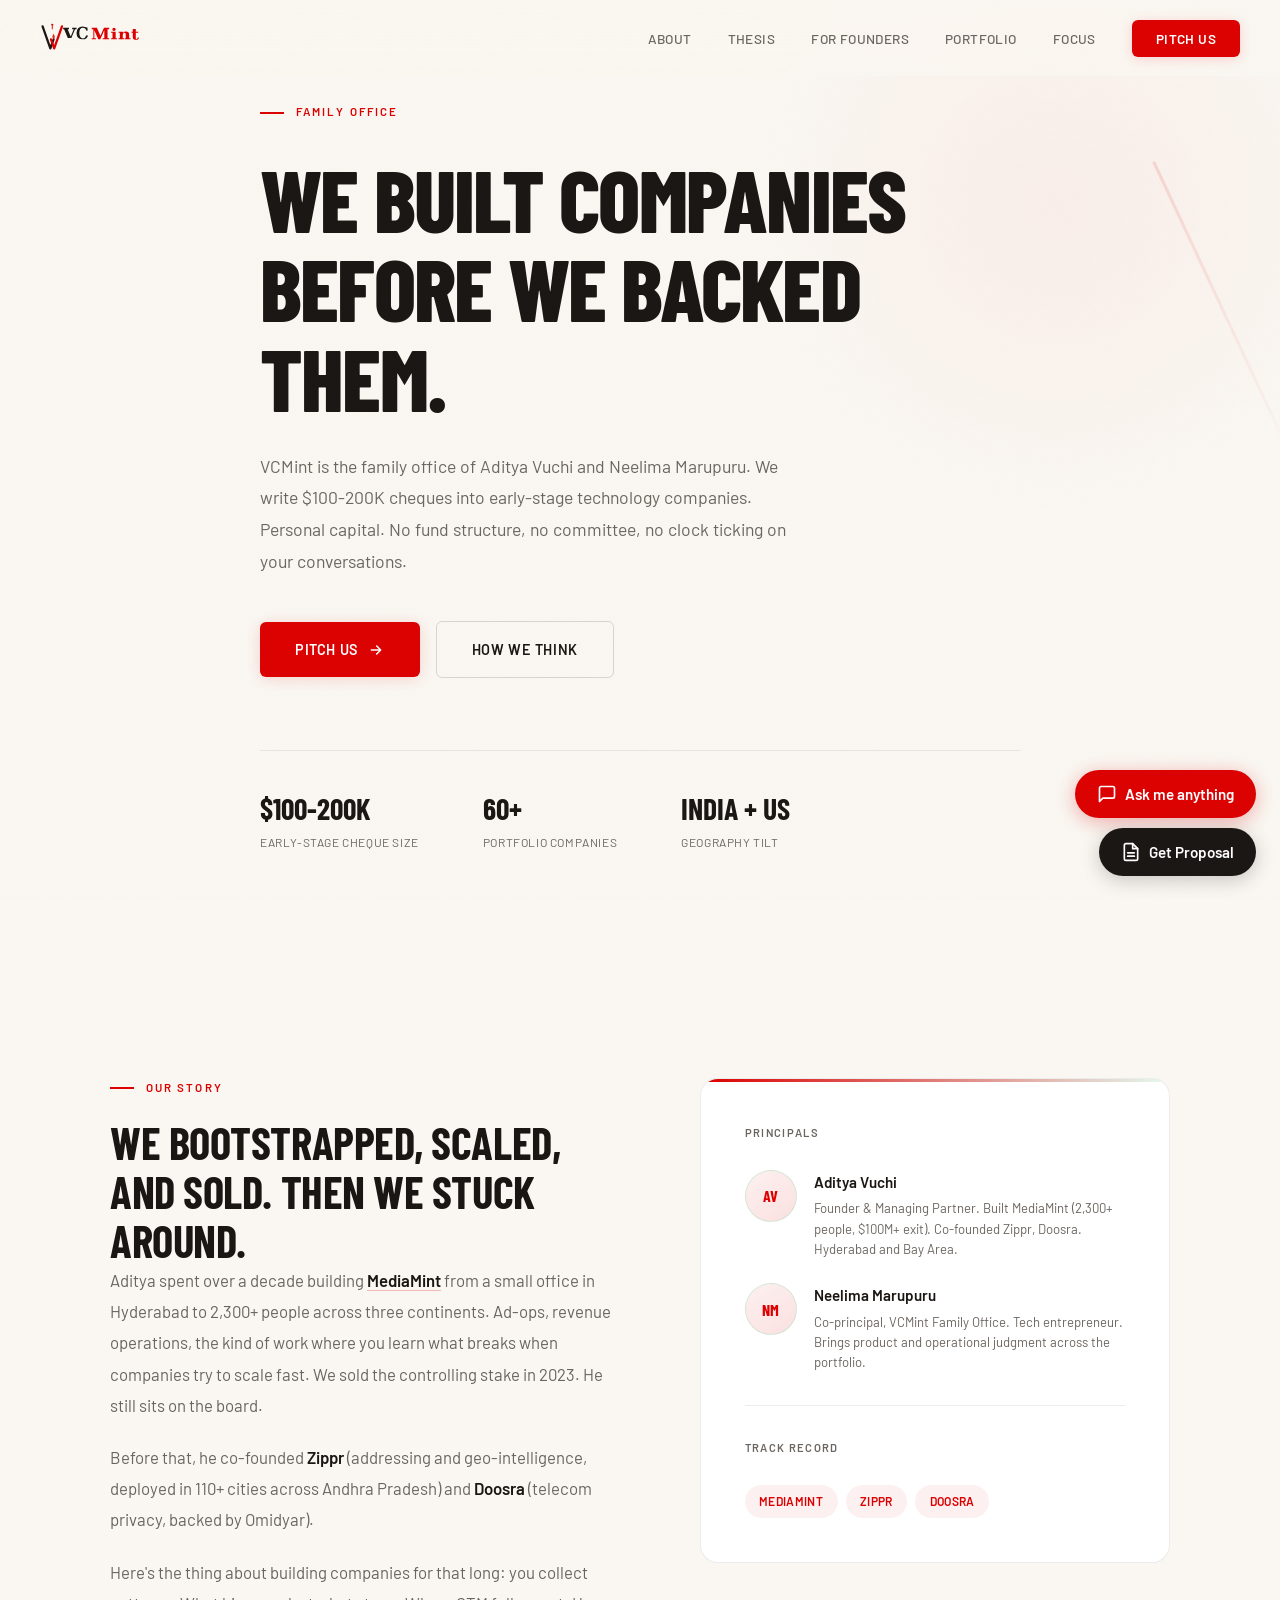
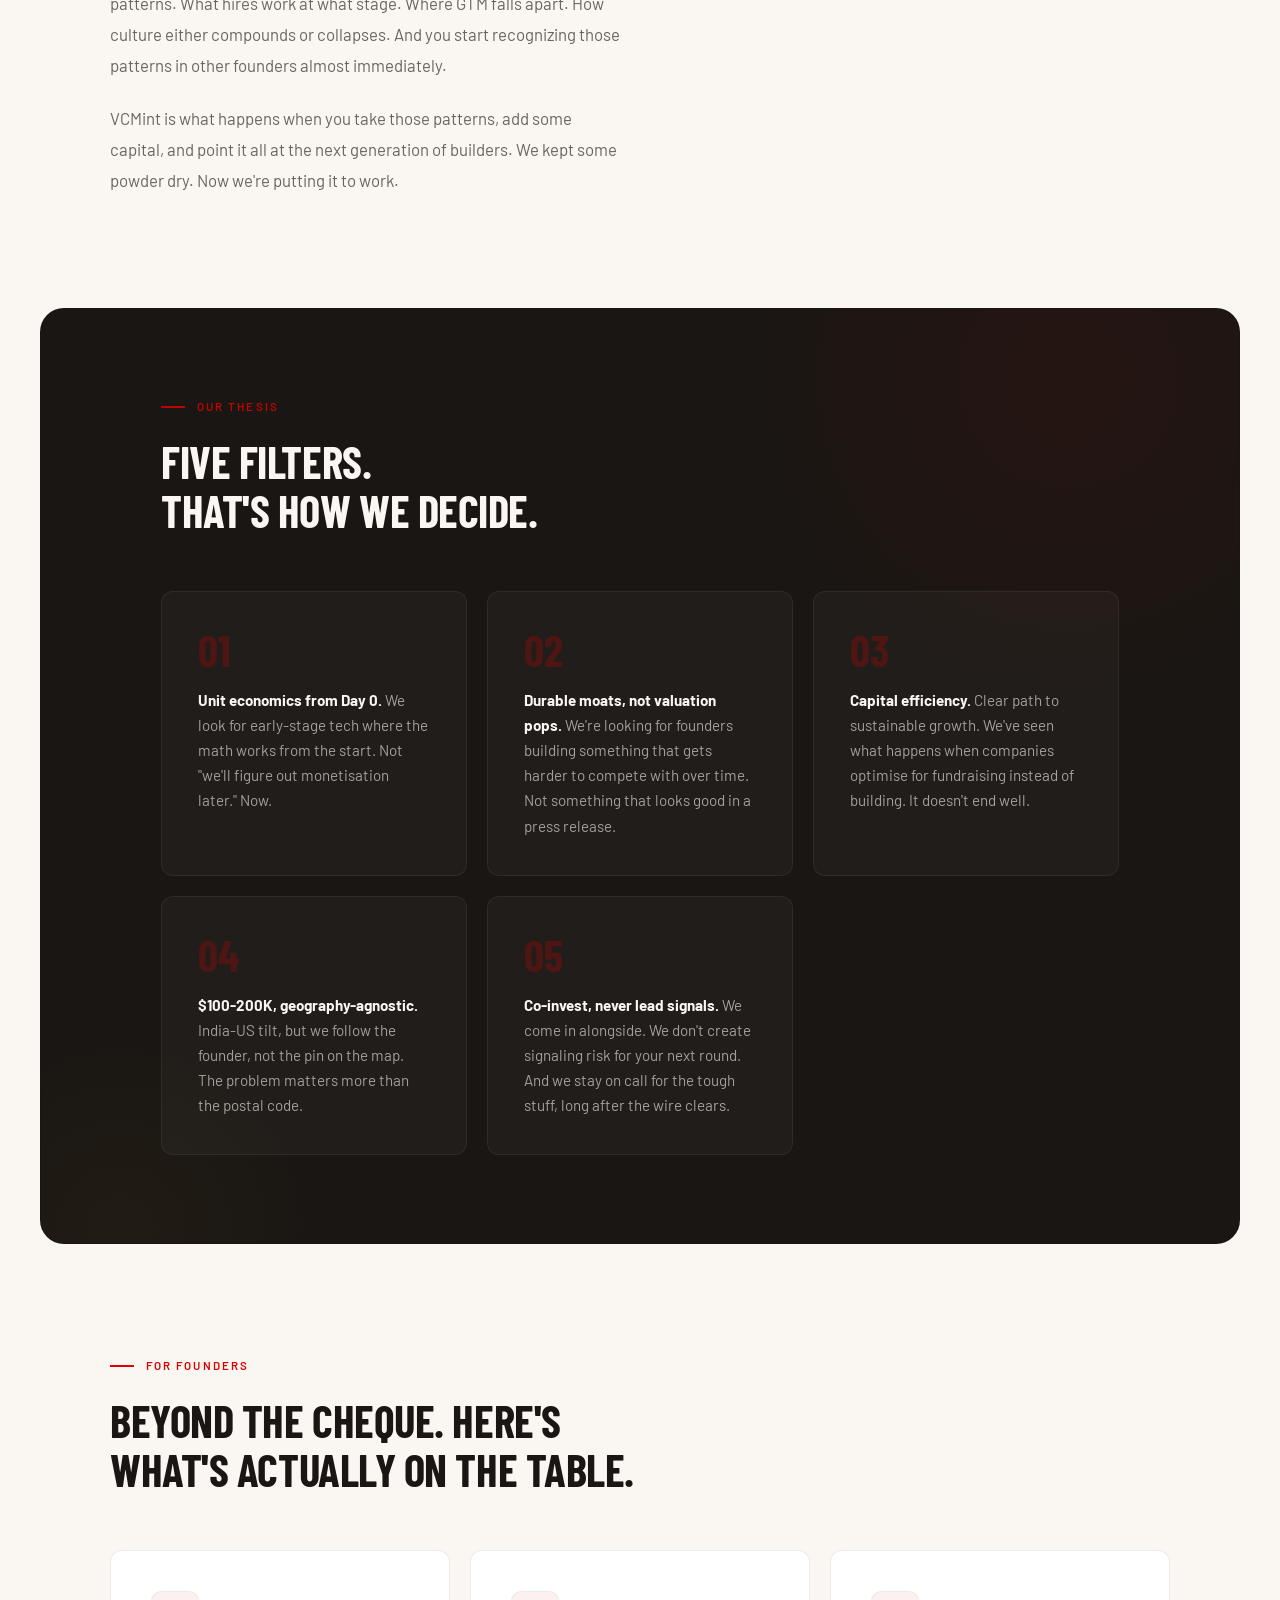
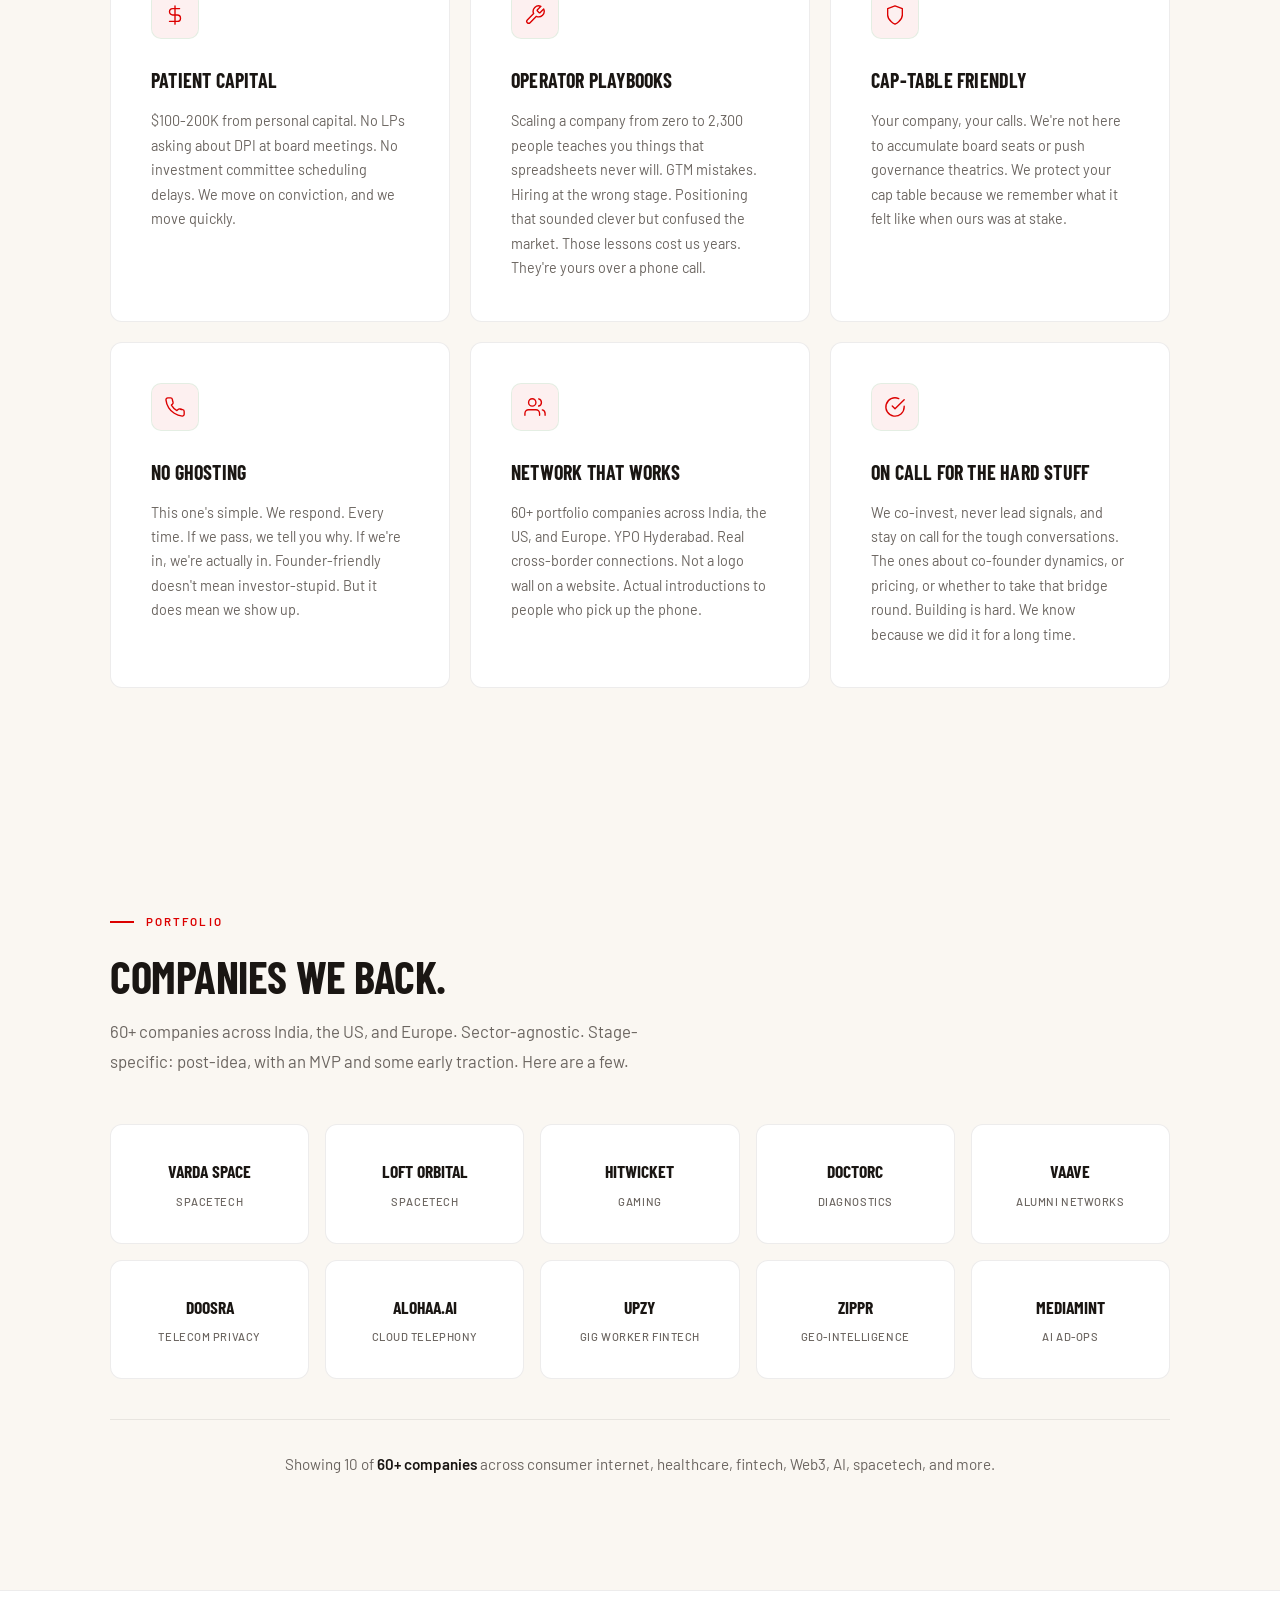
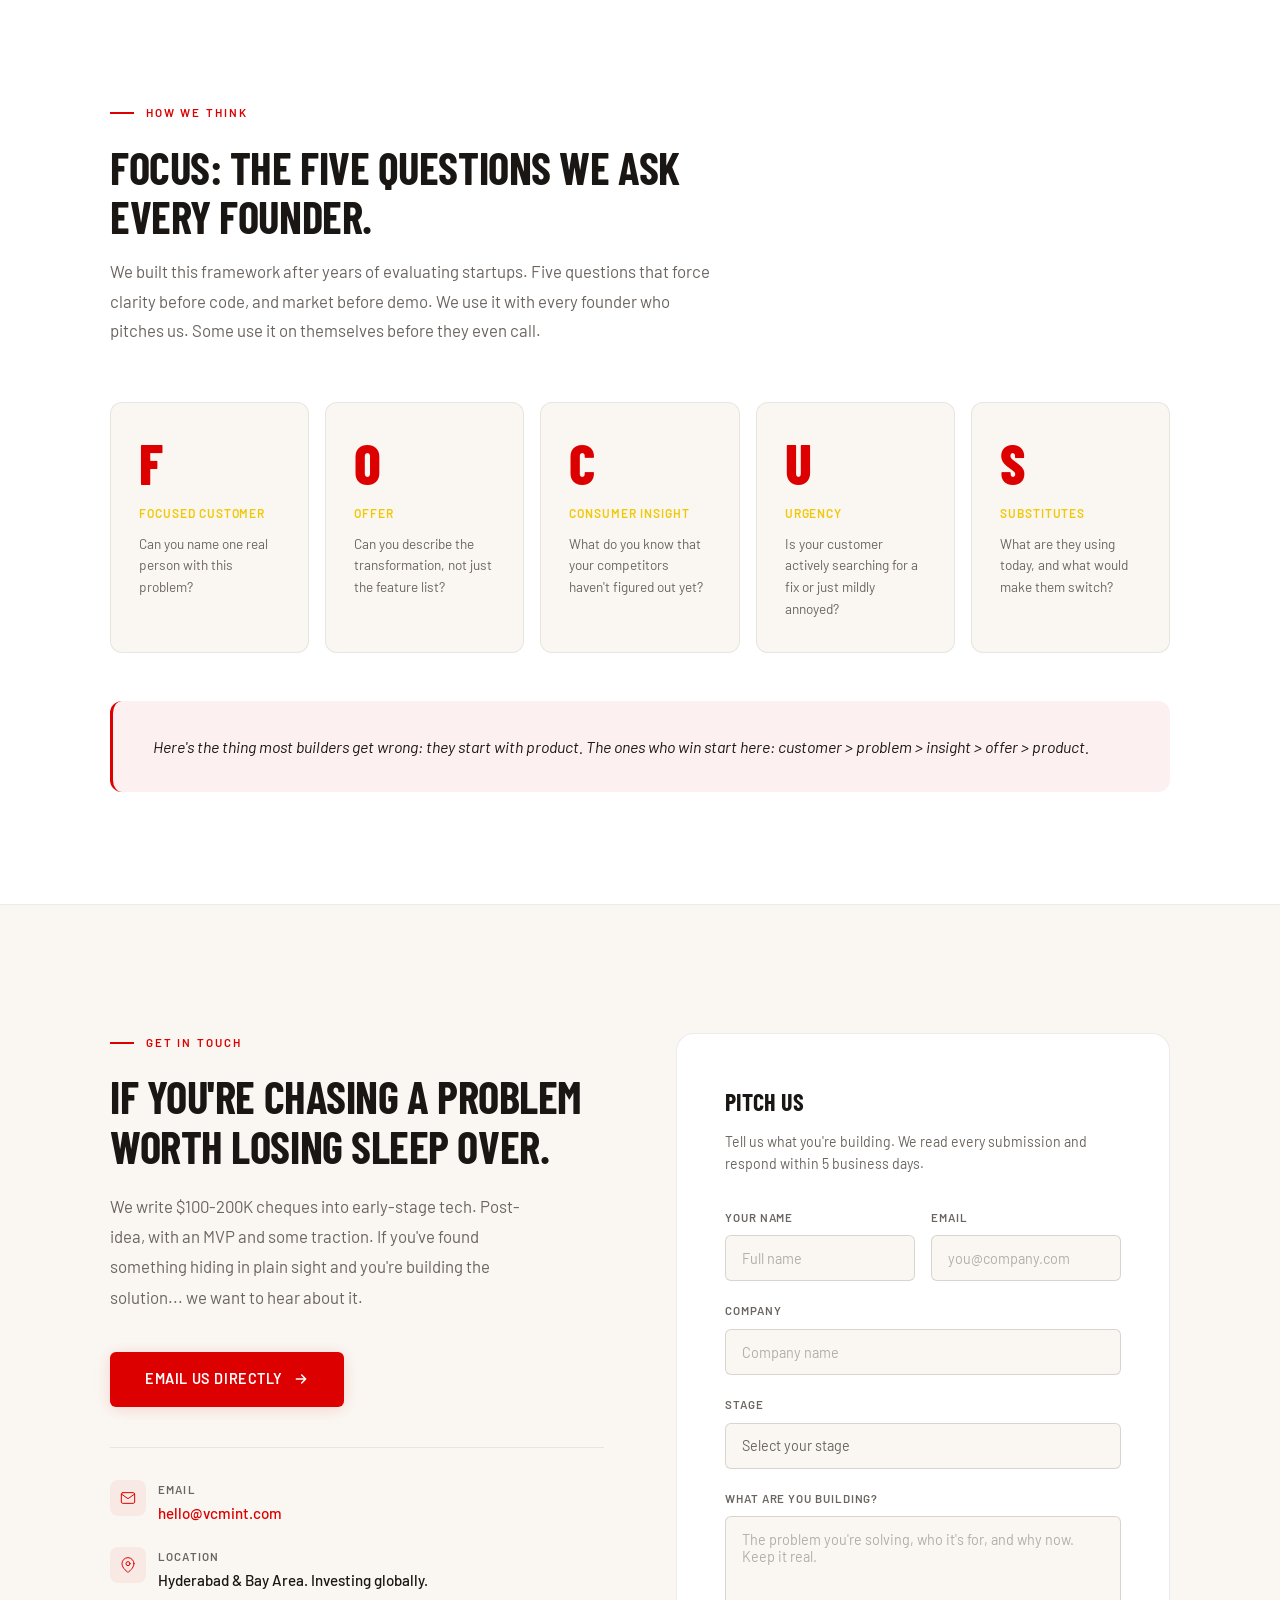
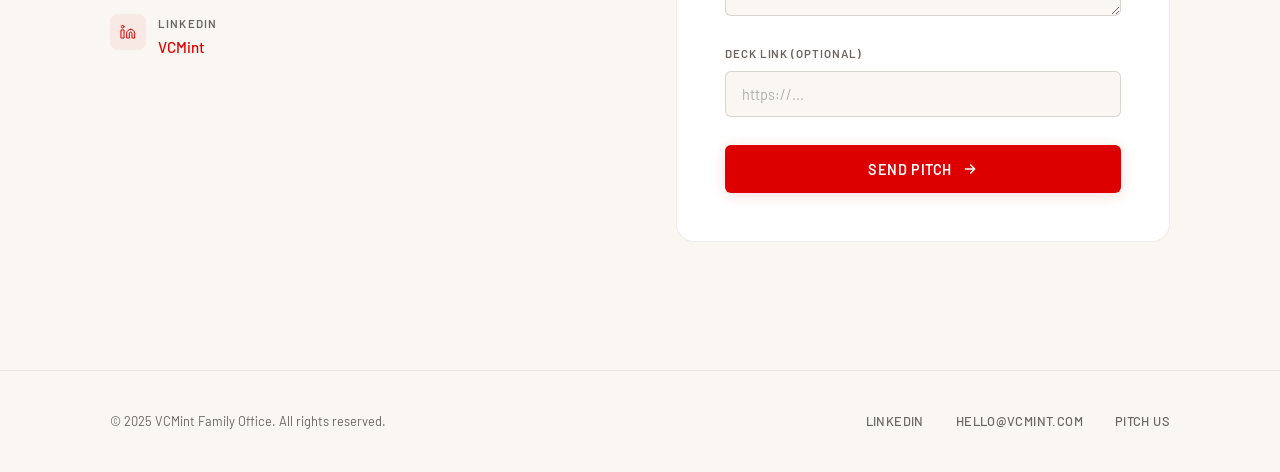
==== index.html @ ca4ce702 "Initial commit: VCMint site with AI chatbot and proposal engine Co-Authored-By: Claude Opus 4.6 (1M " ====
<!DOCTYPE html>
<html lang="en">
<head>
  <meta charset="UTF-8" />
  <meta name="viewport" content="width=device-width, initial-scale=1.0" />
  <title>VCMint | Backing Resilient Founders</title>
  <meta name="description" content="VCMint is a family office writing $100-200K cheques into early-stage technology companies. Patient, founder-first capital from bootstrapped exits." />
  <meta property="og:title" content="VCMint | Backing Resilient Founders" />
  <meta property="og:description" content="Family office writing $100-200K cheques into early-stage tech. Patient capital from bootstrapped exits in Hyderabad & Bay Area." />
  <meta property="og:type" content="website" />
  <meta property="og:image" content="https://vcmint.com/og-image.png" />
  <meta property="og:image:width" content="1200" />
  <meta property="og:image:height" content="630" />
  <meta name="twitter:card" content="summary_large_image" />
  <meta name="twitter:title" content="VCMint | Backing Resilient Founders" />
  <meta name="twitter:description" content="Family office writing $100-200K cheques into early-stage tech. Patient capital from bootstrapped exits." />
  <meta name="twitter:image" content="https://vcmint.com/og-image.png" />
  <link rel="preconnect" href="https://fonts.googleapis.com" />
  <link rel="preconnect" href="https://fonts.gstatic.com" crossorigin />
  <link href="https://fonts.googleapis.com/css2?family=Barlow:wght@400;500;600;700&family=Barlow+Condensed:wght@600;700;800&display=swap" rel="stylesheet" />
  <link rel="stylesheet" href="styles.css" />
  <!-- Favicon: logo mark -->
  <link rel="icon" type="image/svg+xml" href="data:image/svg+xml,%3Csvg xmlns='http://www.w3.org/2000/svg' viewBox='0 0 48 56' fill='none'%3E%3Crect width='48' height='56' rx='8' fill='%23DC0000'/%3E%3Cpath d='M6 10L20 44L26 30' stroke='%23fff' stroke-width='4' stroke-linecap='round' stroke-linejoin='round'/%3E%3Cpath d='M40 10L26 44L20 30' stroke='%23F0C808' stroke-width='4' stroke-linecap='round' stroke-linejoin='round'/%3E%3Cpath d='M23 24L26 18L29 24L26 30Z' fill='%23F0C808' opacity='0.9'/%3E%3Ccircle cx='23' cy='6' r='2' fill='%23F0C808'/%3E%3Cline x1='23' y1='8' x2='23' y2='13' stroke='%23F0C808' stroke-width='1.5' stroke-linecap='round'/%3E%3C/svg%3E" />
</head>
<body>

  <!-- ======== NAV ======== -->
  <nav>
    <a href="#" class="nav-logo" aria-label="VCMint Home">
      <svg width="160" height="36" viewBox="0 0 220 48" fill="none" xmlns="http://www.w3.org/2000/svg" class="nav-logo-svg">
        <!-- Mark: overlapping V shapes -->
        <path d="M4 6 L16 40 L21 26" stroke="var(--text)" stroke-width="3.5" stroke-linecap="round" stroke-linejoin="round" fill="none"/>
        <path d="M34 6 L22 40 L17 26" stroke="var(--red, #DC0000)" stroke-width="3.5" stroke-linecap="round" stroke-linejoin="round" fill="none"/>
        <path d="M19 22 L21 17 L23 22 L21 27 Z" fill="var(--red, #DC0000)" opacity="0.85"/>
        <circle cx="19" cy="3.5" r="1.7" fill="var(--red, #DC0000)"/>
        <line x1="19" y1="5.2" x2="19" y2="10" stroke="var(--red, #DC0000)" stroke-width="1.4" stroke-linecap="round"/>
        <!-- Wordmark: VC (paths, not text) -->
        <path d="M56.5 8.3L56.5 10.5L54.2 10.5L48.5 24L43 24L37.3 10.5L35.8 10.5L35.8 8.3L44.8 8.3L44.8 10.5L42.8 10.5L47.5 21.5L52.2 10.5L49.8 10.5L49.8 8.3Z" fill="var(--text, #E8E6E1)"/>
        <path d="M74.3 20.1Q73.5 23.1 71.4 24.6Q69.3 26.1 66 26.1Q61.5 26.1 59 23.5Q56.5 20.8 56.5 16.4Q56.5 11.8 59 9.1Q61.5 6.4 66 6.4Q67.8 6.4 69.6 6.8Q71.4 7.3 73.5 8.1L73.5 12.8L71.8 12.8Q71.3 10.3 69.8 9.2Q68.4 8 66.4 8Q63.7 8 62.3 10.2Q60.8 12.4 60.8 16.4Q60.8 20.3 62.3 22.5Q63.7 24.6 66.4 24.6Q68.2 24.6 69.4 23.5Q70.6 22.4 71.1 20.1Z" fill="var(--text, #E8E6E1)"/>
        <!-- Wordmark: Mint (paths, not text) -->
        <path d="M80 26L80 24.3L82.5 24.3L82.5 10.5L80 10.5L80 8.3L88 8.3L93.5 20.5L99 8.3L107 8.3L107 10.5L104.5 10.5L104.5 24.3L107 24.3L107 26L97 26L97 24.3L99.5 24.3L99.5 12.2L93.3 26L90.2 26L84 12.2L84 24.3L86.5 24.3L86.5 26Z" fill="var(--red, #DC0000)"/>
        <path d="M112 10.7Q112 9.6 112.7 8.9Q113.4 8.2 114.5 8.2Q115.6 8.2 116.3 8.9Q117 9.6 117 10.7Q117 11.8 116.3 12.5Q115.6 13.2 114.5 13.2Q113.4 13.2 112.7 12.5Q112 11.8 112 10.7ZM117 24.3L119 24.3L119 26L110 26L110 24.3L112.2 24.3L112.2 16L110 16L110 14.3L117 14.3Z" fill="var(--red, #DC0000)"/>
        <path d="M121.5 26L121.5 24.3L123.5 24.3L123.5 16L121.5 16L121.5 14.3L128.5 14.3L128.5 16.3Q129.3 15 130.4 14.4Q131.5 13.8 133.2 13.8Q135.5 13.8 136.7 15.2Q137.9 16.6 137.9 19.3L137.9 24.3L140 24.3L140 26L131 26L131 24.3L132.7 24.3L132.7 19.2Q132.7 17.4 132.2 16.7Q131.8 16 130.7 16Q129.3 16 128.7 17Q128 18 128 20L128 24.3L130 24.3L130 26Z" fill="var(--red, #DC0000)"/>
        <path d="M143.5 16L141.5 16L141.5 14.3L143.5 14.3L143.5 10L148.2 10L148.2 14.3L152 14.3L152 16L148.2 16L148.2 24Q148.2 24.8 148.5 25.2Q148.8 25.5 149.5 25.5Q150.2 25.5 150.6 24.9Q151 24.4 151 23.2L153 23.2Q152.9 25.3 151.9 26.1Q150.9 26.9 148.5 26.9Q146 26.9 145 26Q143.5 25.1 143.5 22.7Z" fill="var(--red, #DC0000)"/>
      </svg>
    </a>
    <ul class="nav-links" id="navLinks">
      <li><a href="#about">About</a></li>
      <li><a href="#thesis">Thesis</a></li>
      <li><a href="#offer">For Founders</a></li>
      <li><a href="#portfolio">Portfolio</a></li>
      <li><a href="#focus">FOCUS</a></li>
      <li><a href="#contact" class="nav-cta">Pitch Us</a></li>
    </ul>
    <button class="nav-toggle" id="navToggle" aria-label="Toggle navigation">
      <span></span><span></span><span></span>
    </button>
  </nav>

  <!-- ======== HERO ======== -->
  <section class="hero">
    <div class="hero-bg" aria-hidden="true">
      <div class="hero-bg-circle"></div>
      <div class="hero-bg-circle"></div>
    </div>
    <div class="container">
      <div class="hero-inner reveal">
        <div class="hero-label">Family Office</div>
        <h1>We built companies<br />before we backed them.</h1>
        <p class="hero-sub">VCMint is the family office of Aditya Vuchi and Neelima Marupuru. We write $100-200K cheques into early-stage technology companies. Personal capital. No fund structure, no committee, no clock ticking on your conversations.</p>
        <div class="hero-actions">
          <a href="#contact" class="btn btn-primary">
            Pitch Us
            <svg width="16" height="16" viewBox="0 0 16 16" fill="none"><path d="M3.33 8h9.34M8.67 4l4 4-4 4" stroke="currentColor" stroke-width="1.5" stroke-linecap="round" stroke-linejoin="round"/></svg>
          </a>
          <a href="#thesis" class="btn btn-ghost">How We Think</a>
        </div>
        <div class="hero-stats">
          <div class="stat-item">
            <span class="stat-num">$100-200K</span>
            <span class="stat-label">Early-stage cheque size</span>
          </div>
          <div class="stat-item">
            <span class="stat-num">60+</span>
            <span class="stat-label">Portfolio companies</span>
          </div>
          <div class="stat-item">
            <span class="stat-num">India + US</span>
            <span class="stat-label">Geography tilt</span>
          </div>
        </div>
      </div>
    </div>
  </section>

  <!-- ======== ABOUT ======== -->
  <section id="about">
    <div class="container">
      <div class="about-grid">
        <div class="reveal">
          <div class="section-label">Our Story</div>
          <h2 class="section-heading">We bootstrapped, scaled, and sold. Then we stuck around.</h2>
          <div class="about-text">
            <p>Aditya spent over a decade building <a href="https://www.admonsters.com/mediamints-ai-agent-puts-a-fresh-spin-on-simplifying-ad-ops/" target="_blank" rel="noopener"><strong>MediaMint</strong></a> from a small office in Hyderabad to 2,300+ people across three continents. Ad-ops, revenue operations, the kind of work where you learn what breaks when companies try to scale fast. We sold the controlling stake in 2023. He still sits on the board.</p>
            <p>Before that, he co-founded <strong>Zippr</strong> (addressing and geo-intelligence, deployed in 110+ cities across Andhra Pradesh) and <strong>Doosra</strong> (telecom privacy, backed by Omidyar).</p>
            <p>Here's the thing about building companies for that long: you collect patterns. What hires work at what stage. Where GTM falls apart. How culture either compounds or collapses. And you start recognizing those patterns in other founders almost immediately.</p>
            <p>VCMint is what happens when you take those patterns, add some capital, and point it all at the next generation of builders. We kept some powder dry. Now we're putting it to work.</p>
          </div>
        </div>
        <div class="reveal" style="transition-delay: 0.15s">
          <div class="about-card">
            <div class="card-label">Principals</div>
            <div class="founder-block">
              <div class="founder-item">
                <div class="founder-avatar">AV</div>
                <div>
                  <div class="founder-name">Aditya Vuchi</div>
                  <div class="founder-role">Founder & Managing Partner. Built MediaMint (2,300+ people, $100M+ exit). Co-founded Zippr, Doosra. Hyderabad and Bay Area.</div>
                </div>
              </div>
              <div class="founder-item">
                <div class="founder-avatar">NM</div>
                <div>
                  <div class="founder-name">Neelima Marupuru</div>
                  <div class="founder-role">Co-principal, VCMint Family Office. Tech entrepreneur. Brings product and operational judgment across the portfolio.</div>
                </div>
              </div>
            </div>
            <hr class="card-divider" />
            <div class="card-label">Track Record</div>
            <div class="track-tags">
              <span class="track-tag">MediaMint</span>
              <span class="track-tag">Zippr</span>
              <span class="track-tag">Doosra</span>
            </div>
          </div>
        </div>
      </div>
    </div>
  </section>

  <!-- ======== THESIS ======== -->
  <div id="thesis" class="thesis-wrapper">
    <div class="thesis-section">
      <div class="container">
        <div class="reveal">
          <div class="section-label">Our Thesis</div>
          <h2 class="section-heading">Five filters.<br />That's how we decide.</h2>
        </div>
        <div class="thesis-grid">
          <div class="thesis-card reveal" style="transition-delay: 0.08s">
            <div class="thesis-num">01</div>
            <p><strong>Unit economics from Day 0.</strong> We look for early-stage tech where the math works from the start. Not "we'll figure out monetisation later." Now.</p>
          </div>
          <div class="thesis-card reveal" style="transition-delay: 0.16s">
            <div class="thesis-num">02</div>
            <p><strong>Durable moats, not valuation pops.</strong> We're looking for founders building something that gets harder to compete with over time. Not something that looks good in a press release.</p>
          </div>
          <div class="thesis-card reveal" style="transition-delay: 0.24s">
            <div class="thesis-num">03</div>
            <p><strong>Capital efficiency.</strong> Clear path to sustainable growth. We've seen what happens when companies optimise for fundraising instead of building. It doesn't end well.</p>
          </div>
          <div class="thesis-card reveal" style="transition-delay: 0.32s">
            <div class="thesis-num">04</div>
            <p><strong>$100-200K, geography-agnostic.</strong> India-US tilt, but we follow the founder, not the pin on the map. The problem matters more than the postal code.</p>
          </div>
          <div class="thesis-card reveal" style="transition-delay: 0.40s">
            <div class="thesis-num">05</div>
            <p><strong>Co-invest, never lead signals.</strong> We come in alongside. We don't create signaling risk for your next round. And we stay on call for the tough stuff, long after the wire clears.</p>
          </div>
        </div>
      </div>
    </div>
  </div>

  <!-- ======== OFFERINGS ======== -->
  <section id="offer">
    <div class="container">
      <div class="offer-header reveal">
        <div class="section-label">For Founders</div>
        <h2 class="section-heading">Beyond the cheque. Here's what's actually on the table.</h2>
      </div>
      <div class="offer-grid">
        <div class="offer-card reveal" style="transition-delay: 0.05s">
          <div class="offer-icon">
            <svg width="22" height="22" viewBox="0 0 24 24" fill="none" stroke="currentColor" stroke-width="1.5" stroke-linecap="round" stroke-linejoin="round"><path d="M12 2v20M17 5H9.5a3.5 3.5 0 100 7h5a3.5 3.5 0 110 7H6"/></svg>
          </div>
          <h3>Patient Capital</h3>
          <p>$100-200K from personal capital. No LPs asking about DPI at board meetings. No investment committee scheduling delays. We move on conviction, and we move quickly.</p>
        </div>
        <div class="offer-card reveal" style="transition-delay: 0.1s">
          <div class="offer-icon">
            <svg width="22" height="22" viewBox="0 0 24 24" fill="none" stroke="currentColor" stroke-width="1.5" stroke-linecap="round" stroke-linejoin="round"><path d="M14.7 6.3a1 1 0 000 1.4l1.6 1.6a1 1 0 001.4 0l3.77-3.77a6 6 0 01-7.94 7.94l-6.91 6.91a2.12 2.12 0 01-3-3l6.91-6.91a6 6 0 017.94-7.94l-3.76 3.76z"/></svg>
          </div>
          <h3>Operator Playbooks</h3>
          <p>Scaling a company from zero to 2,300 people teaches you things that spreadsheets never will. GTM mistakes. Hiring at the wrong stage. Positioning that sounded clever but confused the market. Those lessons cost us years. They're yours over a phone call.</p>
        </div>
        <div class="offer-card reveal" style="transition-delay: 0.15s">
          <div class="offer-icon">
            <svg width="22" height="22" viewBox="0 0 24 24" fill="none" stroke="currentColor" stroke-width="1.5" stroke-linecap="round" stroke-linejoin="round"><path d="M12 22s8-4 8-10V5l-8-3-8 3v7c0 6 8 10 8 10z"/></svg>
          </div>
          <h3>Cap-Table Friendly</h3>
          <p>Your company, your calls. We're not here to accumulate board seats or push governance theatrics. We protect your cap table because we remember what it felt like when ours was at stake.</p>
        </div>
        <div class="offer-card reveal" style="transition-delay: 0.2s">
          <div class="offer-icon">
            <svg width="22" height="22" viewBox="0 0 24 24" fill="none" stroke="currentColor" stroke-width="1.5" stroke-linecap="round" stroke-linejoin="round"><path d="M22 16.92v3a2 2 0 01-2.18 2 19.79 19.79 0 01-8.63-3.07 19.5 19.5 0 01-6-6 19.79 19.79 0 01-3.07-8.67A2 2 0 014.11 2h3a2 2 0 012 1.72c.127.96.361 1.903.7 2.81a2 2 0 01-.45 2.11L8.09 9.91a16 16 0 006 6l1.27-1.27a2 2 0 012.11-.45c.907.339 1.85.573 2.81.7A2 2 0 0122 16.92z"/></svg>
          </div>
          <h3>No Ghosting</h3>
          <p>This one's simple. We respond. Every time. If we pass, we tell you why. If we're in, we're actually in. Founder-friendly doesn't mean investor-stupid. But it does mean we show up.</p>
        </div>
        <div class="offer-card reveal" style="transition-delay: 0.25s">
          <div class="offer-icon">
            <svg width="22" height="22" viewBox="0 0 24 24" fill="none" stroke="currentColor" stroke-width="1.5" stroke-linecap="round" stroke-linejoin="round"><path d="M17 21v-2a4 4 0 00-4-4H5a4 4 0 00-4 4v2"/><circle cx="9" cy="7" r="4"/><path d="M23 21v-2a4 4 0 00-3-3.87M16 3.13a4 4 0 010 7.75"/></svg>
          </div>
          <h3>Network That Works</h3>
          <p>60+ portfolio companies across India, the US, and Europe. YPO Hyderabad. Real cross-border connections. Not a logo wall on a website. Actual introductions to people who pick up the phone.</p>
        </div>
        <div class="offer-card reveal" style="transition-delay: 0.3s">
          <div class="offer-icon">
            <svg width="22" height="22" viewBox="0 0 24 24" fill="none" stroke="currentColor" stroke-width="1.5" stroke-linecap="round" stroke-linejoin="round"><path d="M22 11.08V12a10 10 0 11-5.93-9.14"/><path d="M22 4L12 14.01l-3-3"/></svg>
          </div>
          <h3>On Call for the Hard Stuff</h3>
          <p>We co-invest, never lead signals, and stay on call for the tough conversations. The ones about co-founder dynamics, or pricing, or whether to take that bridge round. Building is hard. We know because we did it for a long time.</p>
        </div>
      </div>
    </div>
  </section>

  <!-- ======== PORTFOLIO ======== -->
  <section id="portfolio">
    <div class="container">
      <div class="reveal">
        <div class="section-label">Portfolio</div>
        <h2 class="section-heading">Companies we back.</h2>
        <div class="portfolio-intro">
          <p>60+ companies across India, the US, and Europe. Sector-agnostic. Stage-specific: post-idea, with an MVP and some early traction. Here are a few.</p>
        </div>
      </div>
      <div class="portfolio-grid">
        <div class="portfolio-item reveal" style="transition-delay: 0.03s">
          <h4>Varda Space</h4>
          <div class="sector">Spacetech</div>
        </div>
        <div class="portfolio-item reveal" style="transition-delay: 0.06s">
          <h4>Loft Orbital</h4>
          <div class="sector">Spacetech</div>
        </div>
        <div class="portfolio-item reveal" style="transition-delay: 0.09s">
          <h4>HitWicket</h4>
          <div class="sector">Gaming</div>
        </div>
        <div class="portfolio-item reveal" style="transition-delay: 0.12s">
          <h4>DoctorC</h4>
          <div class="sector">Diagnostics</div>
        </div>
        <div class="portfolio-item reveal" style="transition-delay: 0.15s">
          <h4><a href="https://www.businessreviewlive.com/vaave-raises-rs-66-cr-to-expand-alumni-networking-platform" target="_blank" rel="noopener">Vaave</a></h4>
          <div class="sector">Alumni Networks</div>
        </div>
        <div class="portfolio-item reveal" style="transition-delay: 0.18s">
          <h4>Doosra</h4>
          <div class="sector">Telecom Privacy</div>
        </div>
        <div class="portfolio-item reveal" style="transition-delay: 0.21s">
          <h4>Alohaa.ai</h4>
          <div class="sector">Cloud Telephony</div>
        </div>
        <div class="portfolio-item reveal" style="transition-delay: 0.24s">
          <h4>Upzy</h4>
          <div class="sector">Gig Worker Fintech</div>
        </div>
        <div class="portfolio-item reveal" style="transition-delay: 0.27s">
          <h4>Zippr</h4>
          <div class="sector">Geo-Intelligence</div>
        </div>
        <div class="portfolio-item reveal" style="transition-delay: 0.30s">
          <h4>MediaMint</h4>
          <div class="sector">AI Ad-Ops</div>
        </div>
      </div>
      <div class="portfolio-footer reveal">
        <p>Showing 10 of <strong>60+ companies</strong> across consumer internet, healthcare, fintech, Web3, AI, spacetech, and more.</p>
      </div>
    </div>
  </section>

  <!-- ======== FOCUS ======== -->
  <section id="focus" class="focus-section">
    <div class="container">
      <div class="focus-header reveal">
        <div class="section-label">How We Think</div>
        <h2 class="section-heading">FOCUS: the five questions we ask every founder.</h2>
        <p>We built this framework after years of evaluating startups. Five questions that force clarity before code, and market before demo. We use it with every founder who pitches us. Some use it on themselves before they even call.</p>
      </div>
      <div class="focus-grid">
        <div class="focus-item reveal" style="transition-delay: 0.05s">
          <div class="focus-letter">F</div>
          <div class="focus-word">Focused Customer</div>
          <p>Can you name one real person with this problem?</p>
        </div>
        <div class="focus-item reveal" style="transition-delay: 0.1s">
          <div class="focus-letter">O</div>
          <div class="focus-word">Offer</div>
          <p>Can you describe the transformation, not just the feature list?</p>
        </div>
        <div class="focus-item reveal" style="transition-delay: 0.15s">
          <div class="focus-letter">C</div>
          <div class="focus-word">Consumer Insight</div>
          <p>What do you know that your competitors haven't figured out yet?</p>
        </div>
        <div class="focus-item reveal" style="transition-delay: 0.2s">
          <div class="focus-letter">U</div>
          <div class="focus-word">Urgency</div>
          <p>Is your customer actively searching for a fix or just mildly annoyed?</p>
        </div>
        <div class="focus-item reveal" style="transition-delay: 0.25s">
          <div class="focus-letter">S</div>
          <div class="focus-word">Substitutes</div>
          <p>What are they using today, and what would make them switch?</p>
        </div>
      </div>
      <div class="focus-closing reveal">
        <p>Here's the thing most builders get wrong: they start with product. The ones who win start here: customer > problem > insight > offer > product.</p>
      </div>
    </div>
  </section>

  <!-- Testimonials: removed until real founder quotes are available -->

  <!-- ======== CTA + CONTACT ======== -->
  <section id="contact" class="cta-section">
    <div class="container">
      <div class="cta-grid">
        <div class="cta-left reveal">
          <div class="section-label">Get In Touch</div>
          <h2 class="section-heading">If you're chasing a problem worth losing sleep over.</h2>
          <p class="cta-body">We write $100-200K cheques into early-stage tech. Post-idea, with an MVP and some traction. If you've found something hiding in plain sight and you're building the solution... we want to hear about it.</p>
          <a href="mailto:hello@vcmint.com" class="btn btn-primary">
            Email Us Directly
            <svg width="16" height="16" viewBox="0 0 16 16" fill="none"><path d="M3.33 8h9.34M8.67 4l4 4-4 4" stroke="currentColor" stroke-width="1.5" stroke-linecap="round" stroke-linejoin="round"/></svg>
          </a>
          <div class="cta-info">
            <div class="cta-info-item">
              <div class="cta-info-icon">
                <svg width="16" height="16" viewBox="0 0 24 24" fill="none" stroke="currentColor" stroke-width="1.5" stroke-linecap="round" stroke-linejoin="round"><path d="M4 4h16c1.1 0 2 .9 2 2v12c0 1.1-.9 2-2 2H4c-1.1 0-2-.9-2-2V6c0-1.1.9-2 2-2z"/><path d="M22 6l-10 7L2 6"/></svg>
              </div>
              <div>
                <div class="cta-info-label">Email</div>
                <div class="cta-info-value"><a href="mailto:hello@vcmint.com">hello@vcmint.com</a></div>
              </div>
            </div>
            <div class="cta-info-item">
              <div class="cta-info-icon">
                <svg width="16" height="16" viewBox="0 0 24 24" fill="none" stroke="currentColor" stroke-width="1.5" stroke-linecap="round" stroke-linejoin="round"><path d="M21 10c0 7-9 13-9 13s-9-6-9-13a9 9 0 0118 0z"/><circle cx="12" cy="10" r="3"/></svg>
              </div>
              <div>
                <div class="cta-info-label">Location</div>
                <div class="cta-info-value">Hyderabad & Bay Area. Investing globally.</div>
              </div>
            </div>
            <div class="cta-info-item">
              <div class="cta-info-icon">
                <svg width="16" height="16" viewBox="0 0 24 24" fill="none" stroke="currentColor" stroke-width="1.5" stroke-linecap="round" stroke-linejoin="round"><path d="M16 8a6 6 0 016 6v7h-4v-7a2 2 0 00-4 0v7h-4v-7a6 6 0 016-6z"/><rect x="2" y="9" width="4" height="12"/><circle cx="4" cy="4" r="2"/></svg>
              </div>
              <div>
                <div class="cta-info-label">LinkedIn</div>
                <div class="cta-info-value"><a href="https://www.linkedin.com/company/vc-mint/" target="_blank" rel="noopener">VCMint</a></div>
              </div>
            </div>
          </div>
        </div>

        <!-- Contact form -->
        <div class="reveal" style="transition-delay: 0.15s">
          <form class="contact-form" id="contactForm" action="#" method="POST">
            <h3>Pitch Us</h3>
            <p class="form-subtitle">Tell us what you're building. We read every submission and respond within 5 business days.</p>
            <div class="form-row">
              <div class="form-group">
                <label for="name">Your Name</label>
                <input type="text" id="name" name="name" placeholder="Full name" required />
              </div>
              <div class="form-group">
                <label for="email">Email</label>
                <input type="email" id="email" name="email" placeholder="you@company.com" required />
              </div>
            </div>
            <div class="form-group">
              <label for="company">Company</label>
              <input type="text" id="company" name="company" placeholder="Company name" />
            </div>
            <div class="form-group">
              <label for="stage">Stage</label>
              <select id="stage" name="stage">
                <option value="" disabled selected>Select your stage</option>
                <option value="pre-seed">Pre-seed (idea + MVP)</option>
                <option value="seed">Seed (MVP + early traction)</option>
                <option value="pre-series-a">Pre-Series A</option>
                <option value="other">Other</option>
              </select>
            </div>
            <div class="form-group">
              <label for="message">What are you building?</label>
              <textarea id="message" name="message" placeholder="The problem you're solving, who it's for, and why now. Keep it real." rows="4"></textarea>
            </div>
            <div class="form-group">
              <label for="deck">Deck link (optional)</label>
              <input type="url" id="deck" name="deck" placeholder="https://..." />
            </div>
            <button type="submit" class="btn btn-primary form-submit">
              Send Pitch
              <svg width="16" height="16" viewBox="0 0 16 16" fill="none"><path d="M3.33 8h9.34M8.67 4l4 4-4 4" stroke="currentColor" stroke-width="1.5" stroke-linecap="round" stroke-linejoin="round"/></svg>
            </button>
          </form>
        </div>
      </div>
    </div>
  </section>

  <!-- ======== FOOTER ======== -->
  <footer>
    <div class="container">
      <div class="footer-inner">
        <div class="footer-left">&copy; 2025 VCMint Family Office. All rights reserved.</div>
        <div class="footer-links">
          <a href="https://www.linkedin.com/company/vc-mint/" target="_blank" rel="noopener">LinkedIn</a>
          <a href="mailto:hello@vcmint.com">hello@vcmint.com</a>
          <a href="#contact">Pitch Us</a>
        </div>
      </div>
    </div>
  </footer>

  <!-- ======== JS ======== -->
  <script>
    /* --- Scroll reveal --- */
    const revealObserver = new IntersectionObserver((entries) => {
      entries.forEach(entry => {
        if (entry.isIntersecting) {
          entry.target.classList.add('visible');
        }
      });
    }, { threshold: 0.1, rootMargin: '0px 0px -50px 0px' });

    document.querySelectorAll('.reveal').forEach(el => revealObserver.observe(el));

    /* --- Nav scroll --- */
    const nav = document.querySelector('nav');
    window.addEventListener('scroll', () => {
      nav.classList.toggle('scrolled', window.scrollY > 50);
    }, { passive: true });

    /* --- Mobile toggle --- */
    const toggle = document.getElementById('navToggle');
    const links = document.getElementById('navLinks');

    toggle.addEventListener('click', () => {
      const isOpen = links.classList.toggle('open');
      toggle.classList.toggle('active', isOpen);
    });

    links.querySelectorAll('a').forEach(a => {
      a.addEventListener('click', () => {
        links.classList.remove('open');
        toggle.classList.remove('active');
      });
    });

    /* --- Form handling: sends via mailto with all fields --- */
    document.getElementById('contactForm').addEventListener('submit', function(e) {
      e.preventDefault();

      const name = this.name.value.trim();
      const email = this.email.value.trim();
      const company = this.company.value.trim();
      const stage = this.stage.value;
      const message = this.message.value.trim();
      const deck = this.deck.value.trim();

      const subject = encodeURIComponent('Pitch from ' + name + (company ? ' (' + company + ')' : ''));
      const bodyParts = [
        'Name: ' + name,
        'Email: ' + email,
        company ? 'Company: ' + company : '',
        stage ? 'Stage: ' + stage : '',
        '',
        message,
        deck ? '\nDeck: ' + deck : ''
      ].filter(Boolean).join('\n');

      const mailtoUrl = 'mailto:hello@vcmint.com'
        + '?subject=' + subject
        + '&body=' + encodeURIComponent(bodyParts);

      window.location.href = mailtoUrl;

      const btn = this.querySelector('.form-submit');
      const originalHTML = btn.innerHTML;
      btn.innerHTML = 'Opening email client...';
      btn.style.background = 'var(--copper)';
      btn.style.color = '#fff';
      btn.style.pointerEvents = 'none';

      setTimeout(() => {
        btn.innerHTML = originalHTML;
        btn.style.background = '';
        btn.style.color = '';
        btn.style.pointerEvents = '';
      }, 4000);
    });
  </script>

  <!-- ======== CHAT WIDGETS ======== -->
  <style>
    /* --- Launcher buttons --- */
    .widget-launchers {
      position: fixed;
      bottom: 24px;
      right: 24px;
      z-index: 9999;
      display: flex;
      flex-direction: column;
      gap: 10px;
      align-items: flex-end;
    }
    .widget-launchers.hidden { display: none; }

    .widget-launcher {
      background: var(--green);
      color: #fff;
      border: none;
      border-radius: 50px;
      padding: 14px 22px;
      font-family: var(--sans);
      font-size: 0.95rem;
      font-weight: 600;
      cursor: pointer;
      box-shadow: 0 4px 20px rgba(220, 0, 0, 0.3);
      transition: transform 0.2s var(--ease-spring), box-shadow 0.2s ease, background 0.2s ease;
      display: flex;
      align-items: center;
      gap: 8px;
    }
    .widget-launcher:hover {
      transform: scale(1.05);
      box-shadow: 0 6px 28px rgba(220, 0, 0, 0.4);
      background: var(--green-hover);
    }
    .widget-launcher svg { flex-shrink: 0; }
    .widget-launcher.secondary {
      background: var(--bg-elevated);
      box-shadow: 0 4px 20px rgba(0, 0, 0, 0.2);
    }
    .widget-launcher.secondary:hover {
      background: var(--text);
      box-shadow: 0 6px 28px rgba(0, 0, 0, 0.3);
    }

    /* --- Shared widget close button --- */
    .widget-close {
      position: fixed;
      bottom: 24px;
      right: 24px;
      z-index: 9999;
      background: var(--green);
      color: #fff;
      border: none;
      border-radius: 50%;
      width: 52px;
      height: 52px;
      cursor: pointer;
      display: none;
      align-items: center;
      justify-content: center;
      box-shadow: 0 4px 20px rgba(220, 0, 0, 0.3);
      transition: transform 0.2s var(--ease-spring), background 0.2s ease;
    }
    .widget-close.visible { display: flex; }
    .widget-close:hover { transform: scale(1.05); background: var(--green-hover); }

    /* --- Shared chat window styles --- */
    .chat-window {
      position: fixed;
      bottom: 88px;
      right: 24px;
      z-index: 9998;
      width: 380px;
      max-width: calc(100vw - 32px);
      height: 500px;
      max-height: calc(100vh - 120px);
      background: var(--bg-surface);
      border: 1px solid var(--border);
      border-radius: var(--radius-lg);
      box-shadow: 0 12px 48px rgba(0,0,0,0.15);
      display: none;
      flex-direction: column;
      overflow: hidden;
      font-family: var(--sans);
    }
    .chat-window.visible {
      display: flex;
      animation: chatSlideUp 0.3s var(--ease-out) forwards;
    }
    @keyframes chatSlideUp {
      from { opacity: 0; transform: translateY(16px); }
      to { opacity: 1; transform: translateY(0); }
    }

    .chat-header {
      background: var(--bg-elevated);
      color: var(--text-on-dark);
      padding: 16px 20px;
      font-weight: 600;
      font-size: 0.95rem;
      display: flex;
      align-items: center;
      gap: 10px;
    }
    .chat-header-dot {
      width: 8px; height: 8px;
      background: #4ade80;
      border-radius: 50%;
      flex-shrink: 0;
    }
    .chat-header-sub {
      font-weight: 400;
      font-size: 0.8rem;
      color: var(--text-on-dark-secondary);
      margin-top: 2px;
    }

    /* --- Progress bar (proposal only) --- */
    .intake-progress {
      padding: 10px 20px 8px;
      background: var(--bg-surface);
      border-bottom: 1px solid var(--border);
    }
    .intake-progress-label {
      font-size: 0.75rem;
      font-weight: 600;
      color: var(--text-secondary);
      margin-bottom: 6px;
      font-family: var(--sans);
    }
    .intake-progress-bar {
      height: 4px;
      background: var(--border);
      border-radius: 2px;
      overflow: hidden;
    }
    .intake-progress-fill {
      height: 100%;
      background: var(--green);
      border-radius: 2px;
      transition: width 0.4s ease;
      width: 0%;
    }

    .chat-messages {
      flex: 1;
      overflow-y: auto;
      padding: 16px;
      display: flex;
      flex-direction: column;
      gap: 12px;
    }
    .chat-messages::-webkit-scrollbar { width: 4px; }
    .chat-messages::-webkit-scrollbar-track { background: transparent; }
    .chat-messages::-webkit-scrollbar-thumb { background: var(--border-hover); border-radius: 2px; }

    .chat-msg {
      max-width: 85%;
      padding: 10px 14px;
      border-radius: 14px;
      font-size: 0.9rem;
      line-height: 1.5;
      word-wrap: break-word;
    }
    .chat-msg.user {
      align-self: flex-end;
      background: var(--green);
      color: #fff;
      border-bottom-right-radius: 4px;
    }
    .chat-msg.assistant {
      align-self: flex-start;
      background: var(--bg);
      color: var(--text);
      border: 1px solid var(--border);
      border-bottom-left-radius: 4px;
    }
    .chat-msg.greeting {
      align-self: flex-start;
      background: var(--bg);
      color: var(--text-secondary);
      border: 1px solid var(--border);
      border-bottom-left-radius: 4px;
      font-size: 0.85rem;
    }

    .chat-typing {
      align-self: flex-start;
      padding: 10px 14px;
      background: var(--bg);
      border: 1px solid var(--border);
      border-radius: 14px;
      border-bottom-left-radius: 4px;
      display: none;
      gap: 5px;
      align-items: center;
    }
    .chat-typing.visible { display: flex; }
    .chat-typing span {
      width: 7px; height: 7px;
      background: var(--text-secondary);
      border-radius: 50%;
      animation: typingBounce 1.2s infinite;
      opacity: 0.4;
    }
    .chat-typing span:nth-child(2) { animation-delay: 0.15s; }
    .chat-typing span:nth-child(3) { animation-delay: 0.3s; }
    @keyframes typingBounce {
      0%, 60%, 100% { transform: translateY(0); opacity: 0.4; }
      30% { transform: translateY(-5px); opacity: 1; }
    }

    .chat-input-area {
      padding: 12px 16px;
      border-top: 1px solid var(--border);
      display: flex;
      gap: 8px;
      align-items: center;
      background: var(--bg-surface);
    }
    .chat-input {
      flex: 1;
      border: 1px solid var(--border);
      border-radius: 20px;
      padding: 10px 16px;
      font-family: var(--sans);
      font-size: 0.9rem;
      outline: none;
      background: var(--bg);
      color: var(--text);
      transition: border-color 0.2s ease;
    }
    .chat-input:focus { border-color: var(--green); }
    .chat-input::placeholder { color: var(--text-secondary); }
    .chat-send {
      background: var(--green);
      color: #fff;
      border: none;
      border-radius: 50%;
      width: 38px;
      height: 38px;
      cursor: pointer;
      display: flex;
      align-items: center;
      justify-content: center;
      transition: background 0.2s ease, transform 0.15s ease;
      flex-shrink: 0;
    }
    .chat-send:hover { background: var(--green-hover); transform: scale(1.05); }
    .chat-send:disabled { opacity: 0.5; cursor: not-allowed; transform: none; }

    @media (max-width: 480px) {
      .chat-window {
        bottom: 0;
        right: 0;
        width: 100vw;
        max-width: 100vw;
        height: calc(100vh - 60px);
        max-height: calc(100vh - 60px);
        border-radius: var(--radius-lg) var(--radius-lg) 0 0;
      }
      .widget-launchers { bottom: 16px; right: 16px; }
      .widget-close { bottom: 16px; right: 16px; }
    }
  </style>

  <!-- Launcher buttons -->
  <div class="widget-launchers" id="widgetLaunchers">
    <button class="widget-launcher" id="launchChat" aria-label="Open Q&A chat">
      <svg width="20" height="20" viewBox="0 0 24 24" fill="none" stroke="currentColor" stroke-width="2" stroke-linecap="round" stroke-linejoin="round"><path d="M21 15a2 2 0 0 1-2 2H7l-4 4V5a2 2 0 0 1 2-2h14a2 2 0 0 1 2 2z"/></svg>
      <span>Ask me anything</span>
    </button>
    <button class="widget-launcher secondary" id="launchProposal" aria-label="Get a proposal">
      <svg width="20" height="20" viewBox="0 0 24 24" fill="none" stroke="currentColor" stroke-width="2" stroke-linecap="round" stroke-linejoin="round"><path d="M14 2H6a2 2 0 0 0-2 2v16a2 2 0 0 0 2 2h12a2 2 0 0 0 2-2V8z"/><polyline points="14 2 14 8 20 8"/><line x1="16" y1="13" x2="8" y2="13"/><line x1="16" y1="17" x2="8" y2="17"/></svg>
      <span>Get Proposal</span>
    </button>
  </div>

  <!-- Close button (shared) -->
  <button class="widget-close" id="widgetClose" aria-label="Close widget">
    <svg width="20" height="20" viewBox="0 0 24 24" fill="none" stroke="currentColor" stroke-width="2" stroke-linecap="round" stroke-linejoin="round"><line x1="18" y1="6" x2="6" y2="18"/><line x1="6" y1="6" x2="18" y2="18"/></svg>
  </button>

  <!-- Widget 1: Q&A Chat -->
  <div class="chat-window" id="chatWindow">
    <div class="chat-header">
      <div class="chat-header-dot"></div>
      <div>
        <div>Aditya's AI Assistant</div>
        <div class="chat-header-sub">Ask about VCMint, investing, or my journey</div>
      </div>
    </div>
    <div class="chat-messages" id="chatMessages">
      <div class="chat-msg greeting">Hey there. I'm Aditya's AI assistant. Ask me anything about VCMint, the portfolio, my journey building companies, or how we work with founders.</div>
    </div>
    <div class="chat-input-area">
      <input type="text" class="chat-input" id="chatInput" placeholder="Type your message..." autocomplete="off" />
      <button class="chat-send" id="chatSend" aria-label="Send message">
        <svg width="18" height="18" viewBox="0 0 24 24" fill="none" stroke="currentColor" stroke-width="2" stroke-linecap="round" stroke-linejoin="round"><line x1="22" y1="2" x2="11" y2="13"/><polygon points="22 2 15 22 11 13 2 9 22 2"/></svg>
      </button>
    </div>
  </div>

  <!-- Widget 2: Proposal Intake -->
  <div class="chat-window" id="proposalWindow">
    <div class="chat-header">
      <div class="chat-header-dot"></div>
      <div>
        <div>Get a Proposal</div>
        <div class="chat-header-sub">Tell me what you need, I'll put something together</div>
      </div>
    </div>
    <div class="intake-progress" id="intakeProgress">
      <div class="intake-progress-label" id="intakeProgressLabel">Step 1 of 6</div>
      <div class="intake-progress-bar">
        <div class="intake-progress-fill" id="intakeProgressFill"></div>
      </div>
    </div>
    <div class="chat-messages" id="proposalMessages"></div>
    <div class="chat-input-area">
      <input type="text" class="chat-input" id="proposalInput" placeholder="Type your answer..." autocomplete="off" />
      <button class="chat-send" id="proposalSend" aria-label="Send message">
        <svg width="18" height="18" viewBox="0 0 24 24" fill="none" stroke="currentColor" stroke-width="2" stroke-linecap="round" stroke-linejoin="round"><line x1="22" y1="2" x2="11" y2="13"/><polygon points="22 2 15 22 11 13 2 9 22 2"/></svg>
      </button>
    </div>
  </div>

  <script>
  (function() {
    var launchers = document.getElementById('widgetLaunchers');
    var closeBtn = document.getElementById('widgetClose');

    // --- Q&A Chat Widget ---
    var chatWindow = document.getElementById('chatWindow');
    var chatMessages = document.getElementById('chatMessages');
    var chatInput = document.getElementById('chatInput');
    var chatSend = document.getElementById('chatSend');
    var chatHistory = [];
    var chatWaiting = false;

    // --- Proposal Widget ---
    var proposalWindow = document.getElementById('proposalWindow');
    var proposalMessages = document.getElementById('proposalMessages');
    var proposalInput = document.getElementById('proposalInput');
    var proposalSend = document.getElementById('proposalSend');
    var proposalHistory = [];
    var proposalWaiting = false;
    var proposalStarted = false;
    var proposalComplete = false;
    var progressLabel = document.getElementById('intakeProgressLabel');
    var progressFill = document.getElementById('intakeProgressFill');

    var activeWidget = null; // 'chat' or 'proposal'

    function openWidget(which) {
      activeWidget = which;
      launchers.classList.add('hidden');
      closeBtn.classList.add('visible');
      if (which === 'chat') {
        chatWindow.classList.add('visible');
        chatInput.focus();
      } else {
        proposalWindow.classList.add('visible');
        if (!proposalStarted) startProposalIntake();
        else proposalInput.focus();
      }
    }

    function closeWidget() {
      chatWindow.classList.remove('visible');
      proposalWindow.classList.remove('visible');
      closeBtn.classList.remove('visible');
      launchers.classList.remove('hidden');
      activeWidget = null;
    }

    document.getElementById('launchChat').addEventListener('click', function() { openWidget('chat'); });
    document.getElementById('launchProposal').addEventListener('click', function() { openWidget('proposal'); });
    closeBtn.addEventListener('click', closeWidget);

    // --- Shared helpers ---
    function appendMsg(container, role, text) {
      var div = document.createElement('div');
      div.className = 'chat-msg ' + role;
      div.textContent = text;
      container.appendChild(div);
      container.scrollTop = container.scrollHeight;
    }

    function showTyping(container) {
      var el = document.createElement('div');
      el.className = 'chat-typing visible';
      el.setAttribute('data-typing', 'true');
      el.innerHTML = '<span></span><span></span><span></span>';
      container.appendChild(el);
      container.scrollTop = container.scrollHeight;
    }

    function removeTyping(container) {
      var el = container.querySelector('[data-typing]');
      if (el) el.remove();
    }

    function callChat(messages, callback) {
      fetch('/api/chat', {
        method: 'POST',
        headers: { 'Content-Type': 'application/json' },
        body: JSON.stringify({ messages: messages })
      })
      .then(function(res) { return res.json(); })
      .then(callback)
      .catch(function() {
        callback({ reply: 'Something went wrong on my end. Try again in a moment?' });
      });
    }

    // --- Q&A Chat logic ---
    function sendChatMessage() {
      var text = chatInput.value.trim();
      if (!text || chatWaiting) return;
      appendMsg(chatMessages, 'user', text);
      chatInput.value = '';
      chatHistory.push({ role: 'user', content: text });
      chatWaiting = true;
      chatSend.disabled = true;
      showTyping(chatMessages);

      callChat(chatHistory, function(data) {
        removeTyping(chatMessages);
        var reply = data.reply || 'Something went wrong. Try again?';
        appendMsg(chatMessages, 'assistant', reply);
        chatHistory.push({ role: 'assistant', content: reply });
        chatWaiting = false;
        chatSend.disabled = false;
        chatInput.focus();
      });
    }

    chatSend.addEventListener('click', sendChatMessage);
    chatInput.addEventListener('keydown', function(e) {
      if (e.key === 'Enter' && !e.shiftKey) { e.preventDefault(); sendChatMessage(); }
    });

    // --- Proposal Intake logic ---
    function updateProgress(step) {
      var pct = Math.round((step / 6) * 100);
      progressLabel.textContent = 'Step ' + step + ' of 6';
      progressFill.style.width = pct + '%';
    }

    function startProposalIntake() {
      proposalStarted = true;
      proposalHistory.push({ role: 'user', content: "I'd like to get a proposal." });
      showTyping(proposalMessages);
      proposalWaiting = true;
      proposalSend.disabled = true;

      callChat(proposalHistory, function(data) {
        removeTyping(proposalMessages);
        var reply = data.reply || 'Something went wrong. Try again?';
        appendMsg(proposalMessages, 'assistant', reply);
        proposalHistory.push({ role: 'assistant', content: reply });
        if (data.intake_step) updateProgress(data.intake_step);
        proposalWaiting = false;
        proposalSend.disabled = false;
        proposalInput.focus();
      });
    }

    function sendProposalMessage() {
      var text = proposalInput.value.trim();
      if (!text || proposalWaiting || proposalComplete) return;
      appendMsg(proposalMessages, 'user', text);
      proposalInput.value = '';
      proposalHistory.push({ role: 'user', content: text });
      proposalWaiting = true;
      proposalSend.disabled = true;
      showTyping(proposalMessages);

      callChat(proposalHistory, function(data) {
        removeTyping(proposalMessages);
        var reply = data.reply || 'Something went wrong. Try again?';
        appendMsg(proposalMessages, 'assistant', reply);
        proposalHistory.push({ role: 'assistant', content: reply });

        if (data.intake_step) updateProgress(data.intake_step);

        if (data.intake_complete && data.intake_data) {
          proposalComplete = true;
          progressLabel.textContent = 'Complete';
          progressFill.style.width = '100%';
          proposalInput.disabled = true;
          proposalSend.disabled = true;
          proposalInput.placeholder = 'Proposal intake complete';

          // Send to generate-proposal endpoint
          fetch('/api/generate-proposal', {
            method: 'POST',
            headers: { 'Content-Type': 'application/json' },
            body: JSON.stringify({
              intake_data: data.intake_data,
              conversation: proposalHistory
            })
          }).catch(function() {});
          return;
        }

        proposalWaiting = false;
        proposalSend.disabled = false;
        proposalInput.focus();
      });
    }

    proposalSend.addEventListener('click', sendProposalMessage);
    proposalInput.addEventListener('keydown', function(e) {
      if (e.key === 'Enter' && !e.shiftKey) { e.preventDefault(); sendProposalMessage(); }
    });
  })();
  </script>
</body>
</html>
---- styles.css ----
/* ============================================================
   VCMint — Scuderia
   Inspired by Ferrari F1: Maranello warmth on a light chassis.
   Rosso Corsa red. Warm cream. Carbon accents. Yellow flash.
   Typography: Barlow Condensed (display) + Barlow (body)
   ============================================================ */

/* --- Custom Properties --- */
:root {
  --bg:             #FAF7F2;
  --bg-surface:     #FFFFFF;
  --bg-elevated:    #1A1613;
  --bg-light:       #FAF7F2;

  --text:           #1A1613;
  --text-secondary: #6B6560;
  --text-dark:      #1A1613;
  --text-on-dark:   #FAF7F2;
  --text-on-dark-secondary: rgba(250, 247, 242, 0.6);

  --green:          #DC0000;
  --green-hover:    #B30000;
  --green-dim:      rgba(220, 0, 0, 0.06);
  --green-glow:     rgba(220, 0, 0, 0.12);

  --gold:           #F0C808;
  --gold-dim:       rgba(240, 200, 8, 0.1);

  --red:            #DC0000;

  --border:         rgba(26, 22, 19, 0.08);
  --border-hover:   rgba(26, 22, 19, 0.15);
  --border-green:   rgba(220, 0, 0, 0.25);

  --radius-sm:      6px;
  --radius-md:      12px;
  --radius-lg:      18px;
  --radius-xl:      24px;

  --display:        'Barlow Condensed', 'Impact', 'Arial Narrow', sans-serif;
  --sans:           'Barlow', system-ui, -apple-system, sans-serif;

  --ease-out:       cubic-bezier(0.22, 1, 0.36, 1);
  --ease-spring:    cubic-bezier(0.34, 1.56, 0.64, 1);

  /* alias for legacy references */
  --copper:         var(--green);
  --copper-hover:   var(--green-hover);
  --copper-light:   var(--green-dim);
  --copper-glow:    var(--green-glow);
  --serif:          var(--display);
}

/* --- Reset --- */
*, *::before, *::after {
  margin: 0;
  padding: 0;
  box-sizing: border-box;
}

html {
  scroll-behavior: smooth;
  font-size: 16px;
  scroll-padding-top: 5rem;
}

body {
  font-family: var(--sans);
  background: var(--bg);
  color: var(--text);
  line-height: 1.7;
  font-weight: 400;
  -webkit-font-smoothing: antialiased;
  -moz-osx-font-smoothing: grayscale;
  overflow-x: hidden;
}

img { max-width: 100%; display: block; }
a { color: inherit; }
button { font-family: inherit; }

/* --- Tarmac Grain Texture --- */
body::after {
  content: '';
  position: fixed;
  inset: 0;
  z-index: 10000;
  pointer-events: none;
  opacity: 0.02;
  background-image: url("data:image/svg+xml,%3Csvg viewBox='0 0 512 512' xmlns='http://www.w3.org/2000/svg'%3E%3Cfilter id='n'%3E%3CfeTurbulence type='fractalNoise' baseFrequency='0.8' numOctaves='4' stitchTiles='stitch'/%3E%3C/filter%3E%3Crect width='100%25' height='100%25' filter='url(%23n)'/%3E%3C/svg%3E");
  background-size: 200px 200px;
}

/* --- Scroll Reveal --- */
.reveal {
  opacity: 0;
  transform: translateY(36px);
  transition: opacity 0.9s var(--ease-out), transform 0.9s var(--ease-out);
}
.reveal.visible {
  opacity: 1;
  transform: translateY(0);
}

/* --- Layout --- */
.container {
  max-width: 1140px;
  margin: 0 auto;
  padding: 0 2.5rem;
}

section {
  padding: 7rem 0;
}

/* --- Labels & Headings --- */
.section-label {
  font-size: 0.72rem;
  font-weight: 600;
  letter-spacing: 0.18em;
  text-transform: uppercase;
  color: var(--green);
  margin-bottom: 1.25rem;
  display: flex;
  align-items: center;
  gap: 0.75rem;
}
.section-label::before {
  content: '';
  width: 1.5rem;
  height: 2px;
  background: var(--green);
  flex-shrink: 0;
}

.section-heading {
  font-family: var(--display);
  font-size: clamp(2rem, 3.5vw, 2.8rem);
  line-height: 1.1;
  letter-spacing: -0.01em;
  font-weight: 700;
  text-transform: uppercase;
}

/* ============================================================
   NAVIGATION
   ============================================================ */
nav {
  position: fixed;
  top: 0;
  left: 0;
  right: 0;
  z-index: 500;
  padding: 1.35rem 2.5rem;
  display: flex;
  align-items: center;
  justify-content: space-between;
  background: rgba(250, 247, 242, 0.8);
  backdrop-filter: blur(24px) saturate(1.4);
  -webkit-backdrop-filter: blur(24px) saturate(1.4);
  border-bottom: 1px solid transparent;
  transition: padding 0.35s var(--ease-out), border-color 0.35s, background 0.35s;
}
nav.scrolled {
  padding: 0.85rem 2.5rem;
  border-color: var(--border);
  background: rgba(250, 247, 242, 0.94);
}

.nav-logo {
  display: flex;
  align-items: center;
  text-decoration: none;
  transition: opacity 0.25s;
  flex-shrink: 0;
}
.nav-logo:hover { opacity: 0.75; }
.nav-logo-svg {
  height: 32px;
  width: auto;
  display: block;
}

.nav-links {
  display: flex;
  gap: 2.25rem;
  align-items: center;
  list-style: none;
}
.nav-links a {
  color: var(--text-secondary);
  text-decoration: none;
  font-size: 0.85rem;
  font-weight: 500;
  letter-spacing: 0.03em;
  text-transform: uppercase;
  position: relative;
  transition: color 0.25s;
}
.nav-links a:not(.nav-cta):hover { color: var(--text); }
.nav-links a:not(.nav-cta)::after {
  content: '';
  position: absolute;
  bottom: -4px;
  left: 0;
  width: 0;
  height: 2px;
  background: var(--green);
  transition: width 0.3s var(--ease-out);
}
.nav-links a:not(.nav-cta):hover::after { width: 100%; }

.nav-cta {
  background: var(--red);
  color: #fff !important;
  padding: 0.6rem 1.5rem;
  border-radius: var(--radius-sm);
  font-weight: 600 !important;
  letter-spacing: 0.04em;
  text-transform: uppercase;
  transition: all 0.3s var(--ease-out) !important;
  box-shadow: 0 2px 12px rgba(220, 0, 0, 0.15);
}
.nav-cta:hover {
  background: var(--text) !important;
  color: #fff !important;
  transform: translateY(-2px);
  box-shadow: 0 6px 24px rgba(26, 22, 19, 0.2);
}
.nav-cta::after { display: none !important; }

/* Mobile toggle */
.nav-toggle {
  display: none;
  background: none;
  border: none;
  cursor: pointer;
  padding: 0.5rem;
  position: relative;
  z-index: 10;
}
.nav-toggle span {
  display: block;
  width: 24px;
  height: 2px;
  background: var(--text);
  border-radius: 2px;
  transition: all 0.3s var(--ease-out);
}
.nav-toggle span + span { margin-top: 6px; }
.nav-toggle.active span:nth-child(1) {
  transform: rotate(45deg) translate(4px, 4px);
}
.nav-toggle.active span:nth-child(2) { opacity: 0; }
.nav-toggle.active span:nth-child(3) {
  transform: rotate(-45deg) translate(5px, -5px);
}

/* ============================================================
   HERO
   ============================================================ */
.hero {
  min-height: 100vh;
  display: flex;
  align-items: center;
  padding-top: 6rem;
  position: relative;
  overflow: hidden;
}

/* Decorative: starting grid lights + speed streaks */
.hero-bg {
  position: absolute;
  inset: 0;
  pointer-events: none;
  overflow: hidden;
}
.hero-bg-circle {
  position: absolute;
}
.hero-bg-circle:nth-child(1) {
  width: 700px;
  height: 700px;
  top: -15%;
  right: -10%;
  background: radial-gradient(circle, rgba(220, 0, 0, 0.04) 0%, transparent 65%);
  border-radius: 50%;
}
.hero-bg-circle:nth-child(2) {
  top: 15%;
  right: 4%;
  width: 3px;
  height: 350px;
  background: linear-gradient(180deg, rgba(220, 0, 0, 0.12), transparent);
  transform: rotate(-25deg);
  border-radius: 2px;
}

.hero-inner {
  position: relative;
  max-width: 760px;
}

.hero-label {
  display: inline-block;
  font-size: 0.72rem;
  font-weight: 600;
  letter-spacing: 0.18em;
  text-transform: uppercase;
  color: var(--green);
  margin-bottom: 2rem;
  padding-left: 2.25rem;
  position: relative;
}
.hero-label::before {
  content: '';
  position: absolute;
  left: 0;
  top: 50%;
  width: 1.5rem;
  height: 2px;
  background: var(--green);
}

.hero h1 {
  font-family: var(--display);
  font-size: clamp(3.4rem, 7vw, 5.5rem);
  line-height: 1.02;
  letter-spacing: -0.02em;
  font-weight: 800;
  text-transform: uppercase;
  margin-bottom: 1.75rem;
}
.hero h1 br + * { color: var(--green); }

.hero-sub {
  font-size: 1.1rem;
  line-height: 1.8;
  color: var(--text-secondary);
  max-width: 540px;
  margin-bottom: 2.75rem;
}

/* Button styles */
.btn {
  display: inline-flex;
  align-items: center;
  gap: 0.6rem;
  font-weight: 600;
  font-size: 0.9rem;
  letter-spacing: 0.04em;
  text-transform: uppercase;
  text-decoration: none;
  border-radius: var(--radius-sm);
  transition: all 0.3s var(--ease-out);
  cursor: pointer;
  border: none;
  font-family: var(--sans);
}
.btn svg {
  transition: transform 0.3s var(--ease-out);
  flex-shrink: 0;
}

.btn-primary {
  background: var(--red);
  color: #fff;
  padding: 0.95rem 2.2rem;
  box-shadow: 0 2px 16px rgba(220, 0, 0, 0.15);
}
.btn-primary:hover {
  background: var(--text);
  color: #fff;
  transform: translateY(-2px);
  box-shadow: 0 8px 28px rgba(26, 22, 19, 0.2);
}
.btn-primary:hover svg { transform: translateX(3px); }

.btn-ghost {
  background: transparent;
  color: var(--text);
  padding: 0.95rem 2.2rem;
  border: 1.5px solid var(--border-hover);
}
.btn-ghost:hover {
  border-color: var(--green);
  color: var(--green);
}

.hero-actions {
  display: flex;
  gap: 1rem;
  align-items: center;
  flex-wrap: wrap;
}

/* Stats strip */
.hero-stats {
  margin-top: 4.5rem;
  padding-top: 2.5rem;
  border-top: 1px solid var(--border);
  display: flex;
  gap: 4rem;
  flex-wrap: wrap;
}
.stat-item .stat-num {
  font-family: var(--display);
  font-size: 1.85rem;
  font-weight: 700;
  color: var(--text);
  display: block;
  line-height: 1.2;
  text-transform: uppercase;
}
.stat-item .stat-label {
  font-size: 0.75rem;
  color: var(--text-secondary);
  margin-top: 0.3rem;
  letter-spacing: 0.05em;
  text-transform: uppercase;
}

/* ============================================================
   ABOUT
   ============================================================ */
.about-grid {
  display: grid;
  grid-template-columns: 1.1fr 1fr;
  gap: 4.5rem;
  align-items: start;
}

.about-text {
  font-size: 1.05rem;
  color: var(--text-secondary);
  line-height: 1.85;
}
.about-text p + p { margin-top: 1.35rem; }
.about-text strong { color: var(--text); font-weight: 600; }
.about-text a {
  color: var(--red);
  text-decoration: none;
  border-bottom: 1px solid rgba(220, 0, 0, 0.25);
  transition: border-color 0.2s;
}
.about-text a:hover { border-color: var(--red); }

/* Founder cards */
.about-card {
  background: var(--bg-surface);
  border: 1px solid var(--border);
  border-radius: var(--radius-lg);
  padding: 2.75rem;
  position: relative;
  overflow: hidden;
}
.about-card::before {
  content: '';
  position: absolute;
  top: 0;
  left: 0;
  right: 0;
  height: 3px;
  background: linear-gradient(90deg, var(--green), rgba(0, 210, 106, 0.1));
}

.card-label {
  font-size: 0.7rem;
  font-weight: 600;
  letter-spacing: 0.12em;
  text-transform: uppercase;
  color: var(--text-secondary);
  margin-bottom: 1.75rem;
}

.founder-block {
  display: flex;
  flex-direction: column;
  gap: 1.5rem;
}
.founder-item {
  display: flex;
  align-items: flex-start;
  gap: 1.1rem;
}
.founder-avatar {
  width: 52px;
  height: 52px;
  border-radius: 50%;
  background: linear-gradient(145deg, var(--green-dim), var(--green-glow));
  display: flex;
  align-items: center;
  justify-content: center;
  font-family: var(--display);
  font-size: 1rem;
  font-weight: 700;
  color: var(--green);
  flex-shrink: 0;
  border: 1px solid rgba(0, 210, 106, 0.15);
}
.founder-name {
  font-weight: 600;
  font-size: 0.95rem;
  margin-bottom: 0.15rem;
}
.founder-role {
  font-size: 0.82rem;
  color: var(--text-secondary);
  line-height: 1.55;
}

.card-divider {
  border: none;
  border-top: 1px solid var(--border);
  margin: 2rem 0;
}

.track-tags {
  display: flex;
  flex-wrap: wrap;
  gap: 0.5rem;
}
.track-tag {
  font-size: 0.75rem;
  font-weight: 600;
  padding: 0.4rem 0.9rem;
  background: var(--green-dim);
  color: var(--green);
  border-radius: 100px;
  letter-spacing: 0.03em;
  text-transform: uppercase;
}

/* ============================================================
   THESIS (accent section — green glow)
   ============================================================ */
.thesis-wrapper {
  padding: 0 2.5rem;
}
.thesis-section {
  background: var(--bg-elevated);
  color: var(--text);
  border-radius: var(--radius-xl);
  padding: 5.5rem 5rem;
  position: relative;
  overflow: hidden;
  border: 1px solid var(--border);
}
.thesis-section .section-label { color: rgba(220, 0, 0, 0.85); }
.thesis-section .section-label::before { background: rgba(220, 0, 0, 0.85); }
.thesis-section .section-heading { color: var(--text-on-dark); }
.thesis-section::before {
  content: '';
  position: absolute;
  top: -30%;
  right: -15%;
  width: 700px;
  height: 700px;
  border-radius: 50%;
  background: radial-gradient(circle, rgba(220, 0, 0, 0.06) 0%, transparent 65%);
  pointer-events: none;
}
.thesis-section::after {
  content: '';
  position: absolute;
  bottom: -20%;
  left: -10%;
  width: 400px;
  height: 400px;
  border-radius: 50%;
  background: radial-gradient(circle, rgba(240, 200, 8, 0.03) 0%, transparent 70%);
  pointer-events: none;
}

.thesis-section .section-heading {
  max-width: 500px;
}

.thesis-grid {
  display: grid;
  grid-template-columns: repeat(auto-fit, minmax(300px, 1fr));
  gap: 1.25rem;
  margin-top: 3.5rem;
  position: relative;
  z-index: 1;
}

.thesis-card {
  padding: 2.25rem;
  border: 1px solid rgba(255, 255, 255, 0.06);
  border-radius: var(--radius-md);
  background: rgba(255, 255, 255, 0.03);
  transition: all 0.35s var(--ease-out);
}
.thesis-card:hover {
  background: rgba(220, 0, 0, 0.05);
  border-color: rgba(220, 0, 0, 0.25);
  transform: translateY(-4px);
}

.thesis-num {
  font-family: var(--display);
  font-size: 2.75rem;
  font-weight: 700;
  color: rgba(220, 0, 0, 0.25);
  line-height: 1;
  margin-bottom: 1rem;
}
.thesis-card p {
  font-size: 0.95rem;
  color: var(--text-on-dark-secondary);
  line-height: 1.65;
}
.thesis-card p strong {
  color: var(--text-on-dark);
}
.thesis-card:hover p { color: rgba(250, 247, 242, 0.85); }

/* ============================================================
   OFFERINGS
   ============================================================ */
.offer-header {
  max-width: 560px;
  margin-bottom: 3.5rem;
}
.offer-header p {
  color: var(--text-secondary);
  font-size: 1.05rem;
  margin-top: 1rem;
  line-height: 1.75;
}

.offer-grid {
  display: grid;
  grid-template-columns: repeat(3, 1fr);
  gap: 1.25rem;
}

.offer-card {
  background: var(--bg-surface);
  border: 1px solid var(--border);
  border-radius: var(--radius-md);
  padding: 2.5rem;
  transition: all 0.35s var(--ease-out);
  position: relative;
  overflow: hidden;
}
.offer-card::after {
  content: '';
  position: absolute;
  top: 0;
  left: 0;
  right: 0;
  height: 3px;
  background: var(--green);
  transform: scaleX(0);
  transform-origin: left;
  transition: transform 0.45s var(--ease-out);
}
.offer-card:hover::after { transform: scaleX(1); }
.offer-card:hover {
  transform: translateY(-4px);
  box-shadow: 0 16px 40px rgba(26, 22, 19, 0.08);
  border-color: var(--border-green);
}

.offer-icon {
  width: 48px;
  height: 48px;
  border-radius: 10px;
  background: var(--green-dim);
  border: 1px solid rgba(0, 210, 106, 0.1);
  display: flex;
  align-items: center;
  justify-content: center;
  margin-bottom: 1.5rem;
  color: var(--green);
  transition: all 0.3s var(--ease-out);
}
.offer-card:hover .offer-icon {
  background: var(--red);
  color: #fff;
  border-color: var(--red);
  box-shadow: 0 0 16px rgba(220, 0, 0, 0.15);
}

.offer-card h3 {
  font-family: var(--display);
  font-size: 1.25rem;
  font-weight: 700;
  margin-bottom: 0.75rem;
  letter-spacing: 0.01em;
  text-transform: uppercase;
}
.offer-card p {
  font-size: 0.9rem;
  color: var(--text-secondary);
  line-height: 1.7;
}

/* ============================================================
   PORTFOLIO
   ============================================================ */
.portfolio-intro {
  max-width: 560px;
  margin-top: 1rem;
  margin-bottom: 3rem;
}
.portfolio-intro p {
  color: var(--text-secondary);
  font-size: 1.05rem;
  line-height: 1.75;
}

.portfolio-grid {
  display: grid;
  grid-template-columns: repeat(5, 1fr);
  gap: 1rem;
}
.portfolio-item a {
  color: inherit;
  text-decoration: none;
}
.portfolio-item a:hover {
  color: var(--green);
}

.portfolio-item {
  background: var(--bg-surface);
  border: 1px solid var(--border);
  border-radius: var(--radius-md);
  padding: 2rem 1.5rem;
  text-align: center;
  transition: all 0.35s var(--ease-out);
  position: relative;
}
.portfolio-item::before {
  content: '';
  position: absolute;
  inset: 0;
  border-radius: var(--radius-md);
  background: linear-gradient(135deg, var(--green-dim), transparent);
  opacity: 0;
  transition: opacity 0.35s;
}
.portfolio-item:hover::before { opacity: 1; }
.portfolio-item:hover {
  border-color: var(--border-green);
  transform: translateY(-3px);
  box-shadow: 0 10px 28px rgba(26, 22, 19, 0.06);
}

.portfolio-item h4 {
  font-family: var(--display);
  font-size: 1.1rem;
  font-weight: 700;
  margin-bottom: 0.3rem;
  position: relative;
  text-transform: uppercase;
}
.portfolio-item .sector {
  font-size: 0.7rem;
  color: var(--text-secondary);
  letter-spacing: 0.05em;
  font-weight: 500;
  position: relative;
  text-transform: uppercase;
}

.portfolio-footer {
  text-align: center;
  margin-top: 2.5rem;
  padding-top: 2rem;
  border-top: 1px solid var(--border);
}
.portfolio-footer p {
  font-size: 0.95rem;
  color: var(--text-secondary);
}
.portfolio-footer strong {
  color: var(--text);
  font-weight: 600;
}

/* ============================================================
   FOCUS FRAMEWORK
   ============================================================ */
.focus-section {
  background: var(--bg-surface);
  border-top: 1px solid var(--border);
  border-bottom: 1px solid var(--border);
}

.focus-header {
  max-width: 600px;
  margin-bottom: 3.5rem;
}
.focus-header p {
  color: var(--text-secondary);
  font-size: 1.05rem;
  margin-top: 1rem;
  line-height: 1.75;
}

.focus-grid {
  display: grid;
  grid-template-columns: repeat(5, 1fr);
  gap: 1rem;
}
.focus-item {
  padding: 2rem 1.75rem;
  border: 1px solid var(--border);
  border-radius: var(--radius-md);
  background: var(--bg);
  transition: all 0.35s var(--ease-out);
  position: relative;
}
.focus-item:hover {
  border-color: var(--border-green);
  transform: translateY(-3px);
  box-shadow: 0 10px 28px rgba(26, 22, 19, 0.05);
}
.focus-letter {
  font-family: var(--display);
  font-size: 3.5rem;
  font-weight: 800;
  color: var(--green);
  line-height: 1;
  margin-bottom: 0.75rem;
}
.focus-word {
  font-weight: 600;
  font-size: 0.75rem;
  letter-spacing: 0.08em;
  text-transform: uppercase;
  margin-bottom: 0.6rem;
  color: var(--gold);
}
.focus-item p {
  font-size: 0.85rem;
  color: var(--text-secondary);
  line-height: 1.6;
}

.focus-closing {
  margin-top: 3rem;
  padding: 2rem 2.5rem;
  background: var(--green-dim);
  border-radius: var(--radius-md);
  border-left: 3px solid var(--green);
}
.focus-closing p {
  font-size: 1rem;
  color: var(--text);
  line-height: 1.7;
  font-style: italic;
}

/* ============================================================
   CTA + CONTACT
   ============================================================ */
.cta-section {
  padding: 8rem 0;
}

.cta-grid {
  display: grid;
  grid-template-columns: 1fr 1fr;
  gap: 4.5rem;
  align-items: start;
}

.cta-left .section-heading {
  margin-bottom: 1.25rem;
}
.cta-body {
  font-size: 1.05rem;
  color: var(--text-secondary);
  line-height: 1.8;
  margin-bottom: 2.5rem;
  max-width: 440px;
}

.cta-info {
  display: flex;
  flex-direction: column;
  gap: 1.25rem;
  margin-top: 2.5rem;
  padding-top: 2rem;
  border-top: 1px solid var(--border);
}
.cta-info-item {
  display: flex;
  gap: 0.75rem;
  align-items: flex-start;
}
.cta-info-icon {
  width: 36px;
  height: 36px;
  border-radius: 8px;
  background: var(--green-dim);
  display: flex;
  align-items: center;
  justify-content: center;
  color: var(--green);
  flex-shrink: 0;
}
.cta-info-label {
  font-size: 0.72rem;
  font-weight: 600;
  letter-spacing: 0.1em;
  text-transform: uppercase;
  color: var(--text-secondary);
  margin-bottom: 0.1rem;
}
.cta-info-value {
  font-size: 0.95rem;
  color: var(--text);
  font-weight: 500;
}
.cta-info-value a {
  color: var(--green);
  text-decoration: none;
  transition: color 0.2s;
}
.cta-info-value a:hover {
  color: var(--green-hover);
  text-decoration: underline;
}

/* Contact form */
.contact-form {
  background: var(--bg-surface);
  border: 1px solid var(--border);
  border-radius: var(--radius-lg);
  padding: 3rem;
}
.contact-form h3 {
  font-family: var(--display);
  font-size: 1.5rem;
  font-weight: 700;
  margin-bottom: 0.5rem;
  text-transform: uppercase;
}
.contact-form .form-subtitle {
  font-size: 0.88rem;
  color: var(--text-secondary);
  margin-bottom: 2rem;
  line-height: 1.6;
}

.form-group {
  margin-bottom: 1.25rem;
}
.form-group label {
  display: block;
  font-size: 0.72rem;
  font-weight: 600;
  letter-spacing: 0.08em;
  text-transform: uppercase;
  color: var(--text-secondary);
  margin-bottom: 0.5rem;
}
.form-group input,
.form-group textarea,
.form-group select {
  width: 100%;
  padding: 0.85rem 1rem;
  border: 1.5px solid var(--border-hover);
  border-radius: var(--radius-sm);
  background: var(--bg);
  font-family: var(--sans);
  font-size: 0.9rem;
  color: var(--text);
  transition: border-color 0.25s, box-shadow 0.25s;
  outline: none;
  -webkit-appearance: none;
}
.form-group input:focus,
.form-group textarea:focus,
.form-group select:focus {
  border-color: var(--green);
  box-shadow: 0 0 0 3px rgba(0, 210, 106, 0.1);
}
.form-group input::placeholder,
.form-group textarea::placeholder {
  color: var(--text-secondary);
  opacity: 0.5;
}
.form-group select {
  color: var(--text-secondary);
}
.form-group textarea {
  resize: vertical;
  min-height: 100px;
}

.form-row {
  display: grid;
  grid-template-columns: 1fr 1fr;
  gap: 1rem;
}

.form-submit {
  width: 100%;
  margin-top: 0.5rem;
  justify-content: center;
}

/* ============================================================
   FOOTER
   ============================================================ */
footer {
  border-top: 1px solid var(--border);
  padding: 2.5rem 0;
}
.footer-inner {
  display: flex;
  justify-content: space-between;
  align-items: center;
  flex-wrap: wrap;
  gap: 1rem;
}
.footer-left {
  font-size: 0.8rem;
  color: var(--text-secondary);
}
.footer-links {
  display: flex;
  gap: 2rem;
  align-items: center;
}
.footer-links a {
  color: var(--text-secondary);
  text-decoration: none;
  font-size: 0.8rem;
  font-weight: 500;
  transition: color 0.2s;
  text-transform: uppercase;
  letter-spacing: 0.03em;
}
.footer-links a:hover { color: var(--green); }

/* ============================================================
   RESPONSIVE
   ============================================================ */
@media (max-width: 1024px) {
  .offer-grid { grid-template-columns: repeat(2, 1fr); }
  .portfolio-grid { grid-template-columns: repeat(3, 1fr); }
  .focus-grid { grid-template-columns: repeat(3, 1fr); }
  .thesis-section { padding: 4rem 3.5rem; }
}

@media (max-width: 900px) {
  nav { padding: 1rem 1.5rem; }
  .nav-links {
    display: none;
    flex-direction: column;
    position: absolute;
    top: 100%;
    left: 0;
    right: 0;
    background: rgba(250, 247, 242, 0.97);
    backdrop-filter: blur(20px);
    padding: 1.5rem 2rem 2rem;
    border-bottom: 1px solid var(--border);
    gap: 0.75rem;
  }
  .nav-links.open { display: flex; }
  .nav-toggle { display: block; }
  .nav-cta { text-align: center; width: 100%; justify-content: center; }

  .container { padding: 0 1.5rem; }
  section { padding: 5rem 0; }

  .hero { min-height: auto; padding: 7rem 0 4rem; }

  .about-grid { grid-template-columns: 1fr; gap: 2.5rem; }
  .cta-grid { grid-template-columns: 1fr; gap: 3rem; }

  .thesis-wrapper { padding: 0 1rem; }
  .thesis-section {
    padding: 3.5rem 2.25rem;
    border-radius: var(--radius-lg);
  }
  .thesis-grid { grid-template-columns: 1fr; }

  .offer-grid { grid-template-columns: 1fr; }
  .portfolio-grid { grid-template-columns: repeat(3, 1fr); }
  .focus-grid { grid-template-columns: repeat(2, 1fr); }
}

@media (max-width: 600px) {
  .hero h1 { font-size: 2.5rem; }
  .hero-actions { flex-direction: column; align-items: stretch; }
  .btn { justify-content: center; }
  .hero-stats { gap: 2rem; }
  .portfolio-grid { grid-template-columns: repeat(2, 1fr); }
  .focus-grid { grid-template-columns: 1fr; }
  .form-row { grid-template-columns: 1fr; }
  .footer-inner { flex-direction: column; text-align: center; }
  .footer-links { justify-content: center; }
}
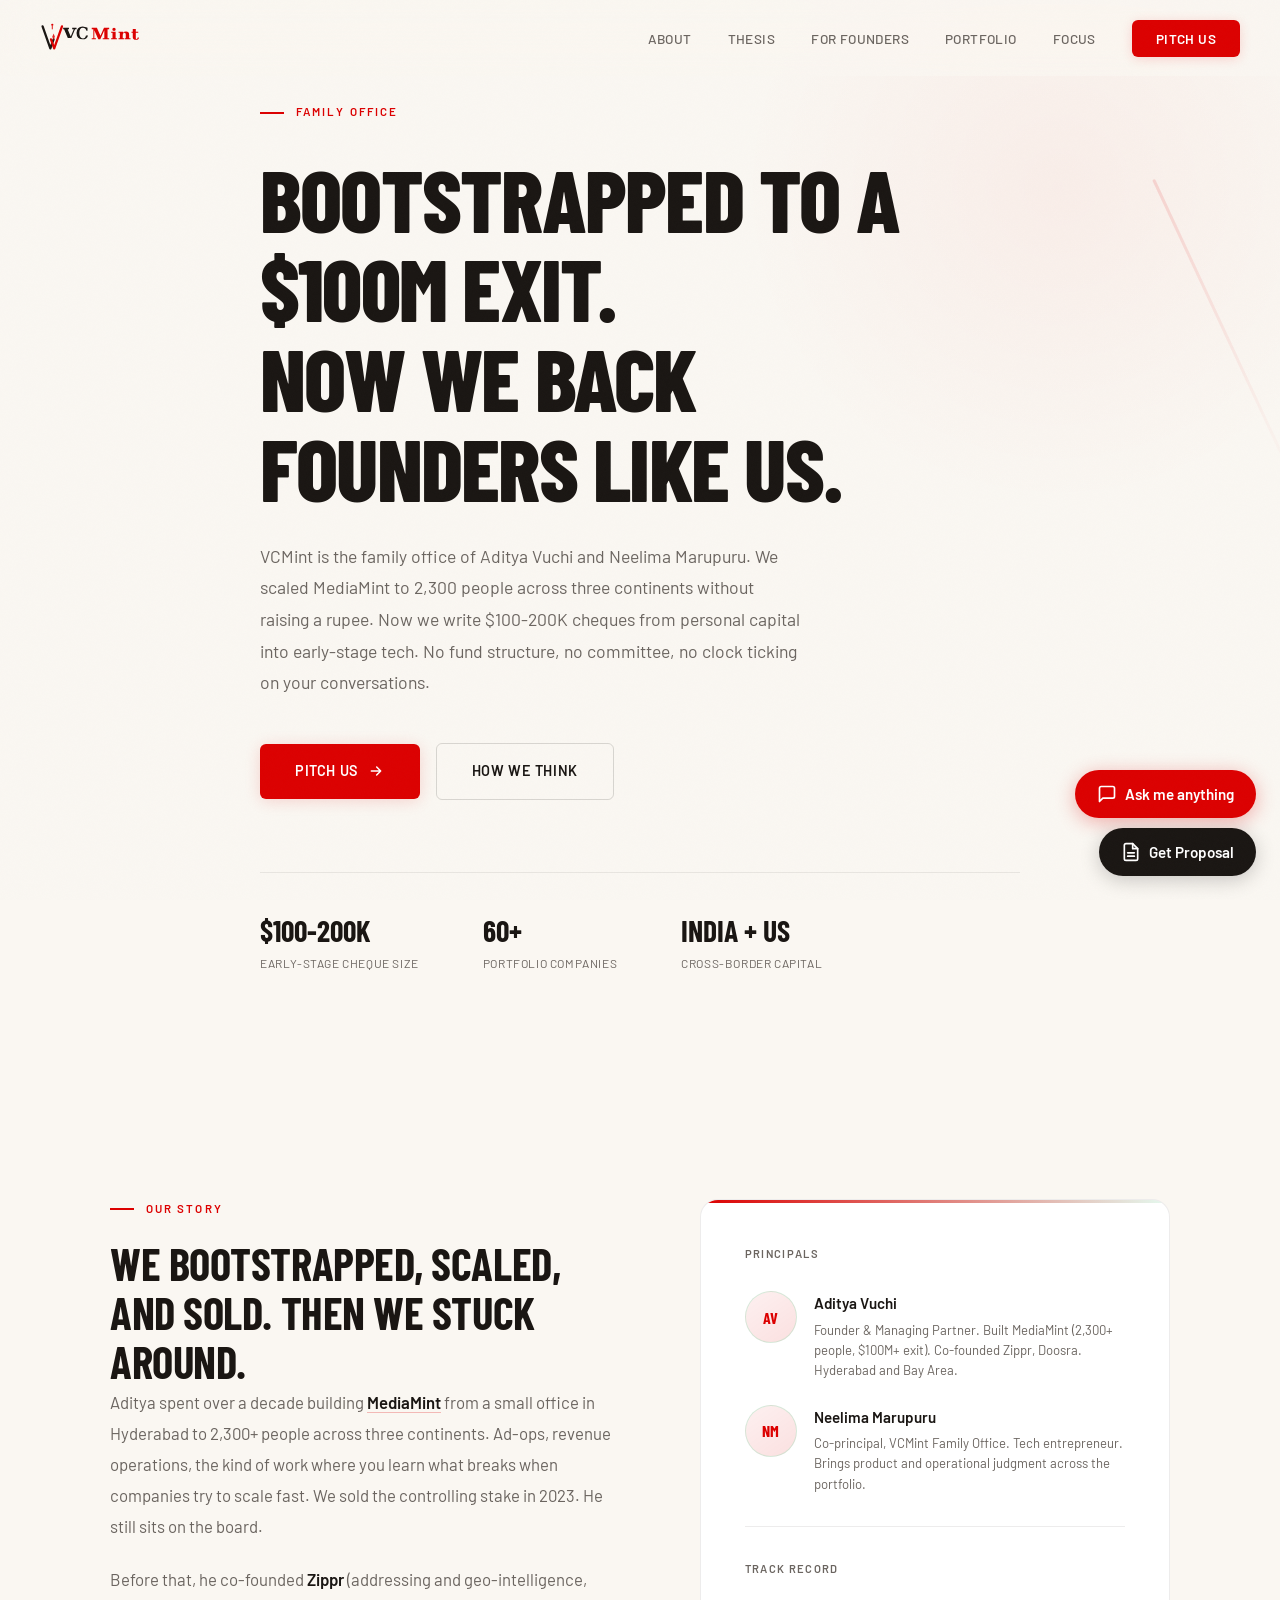
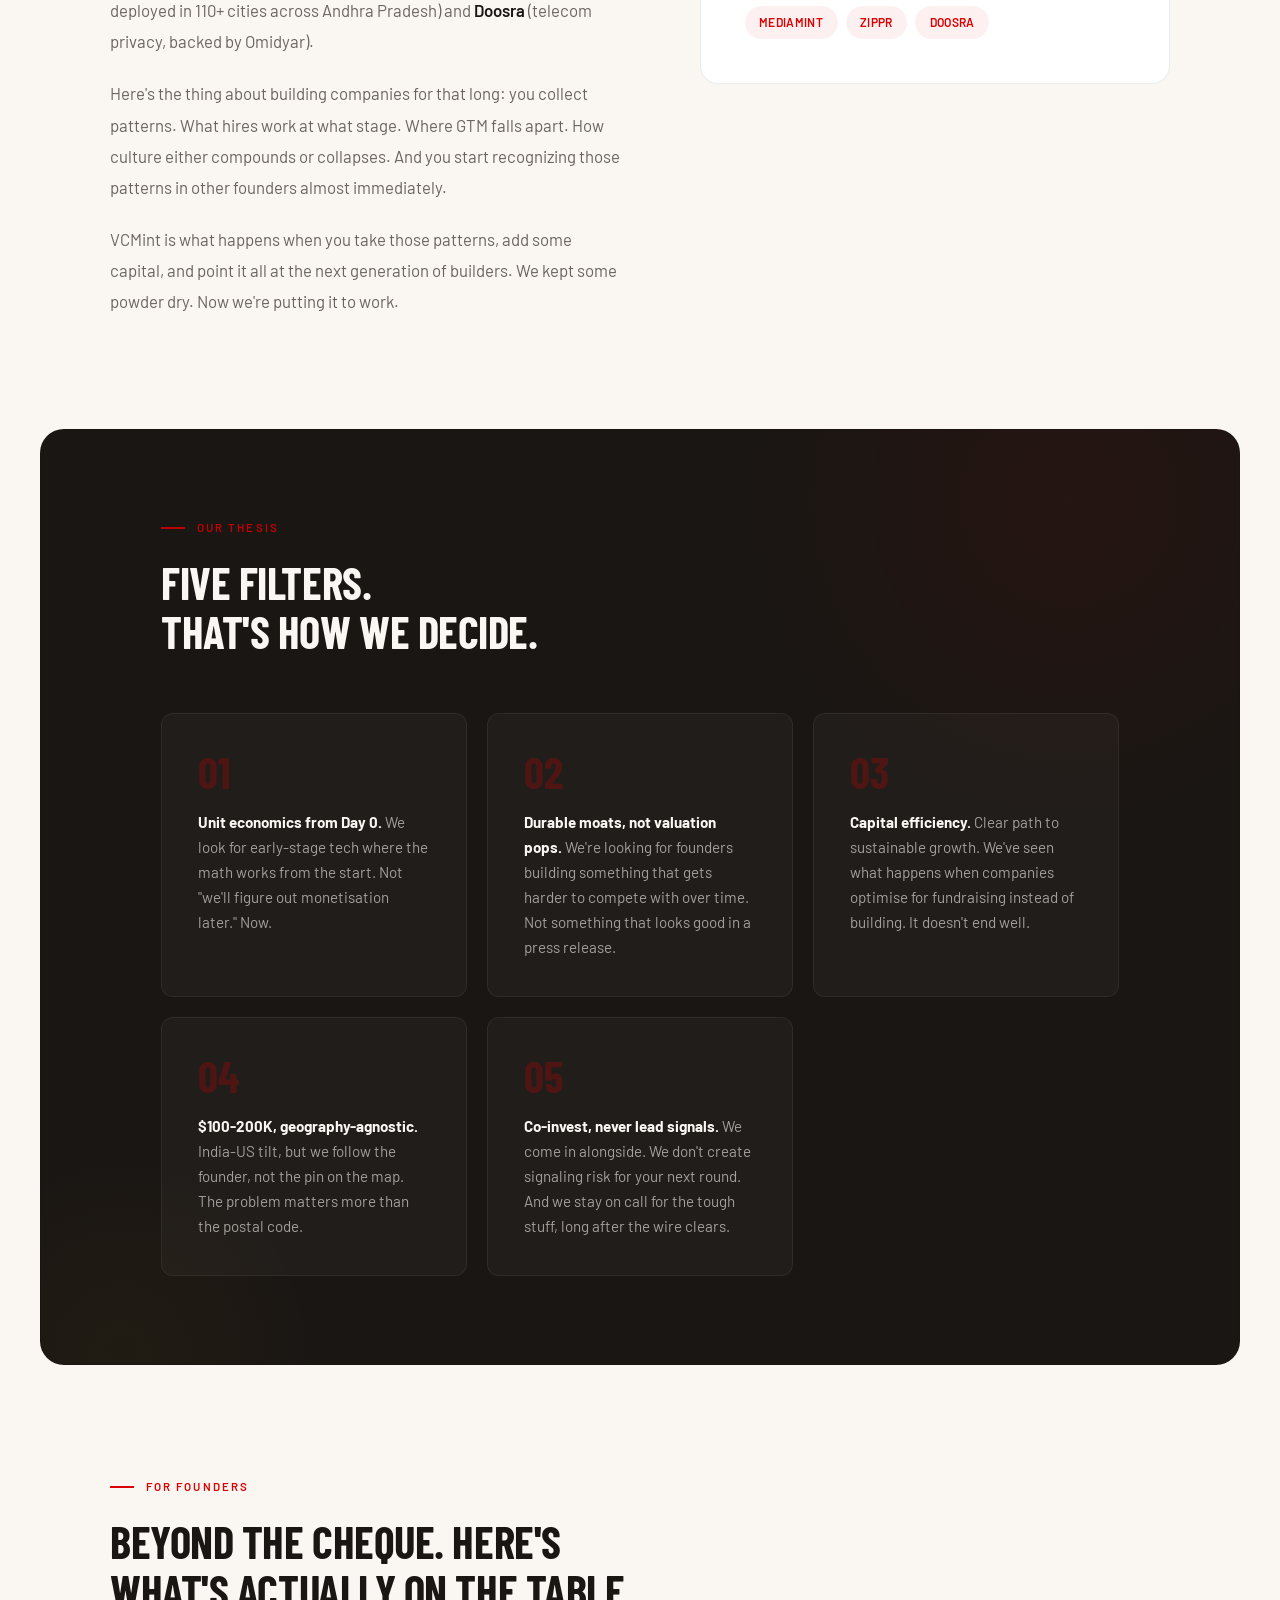
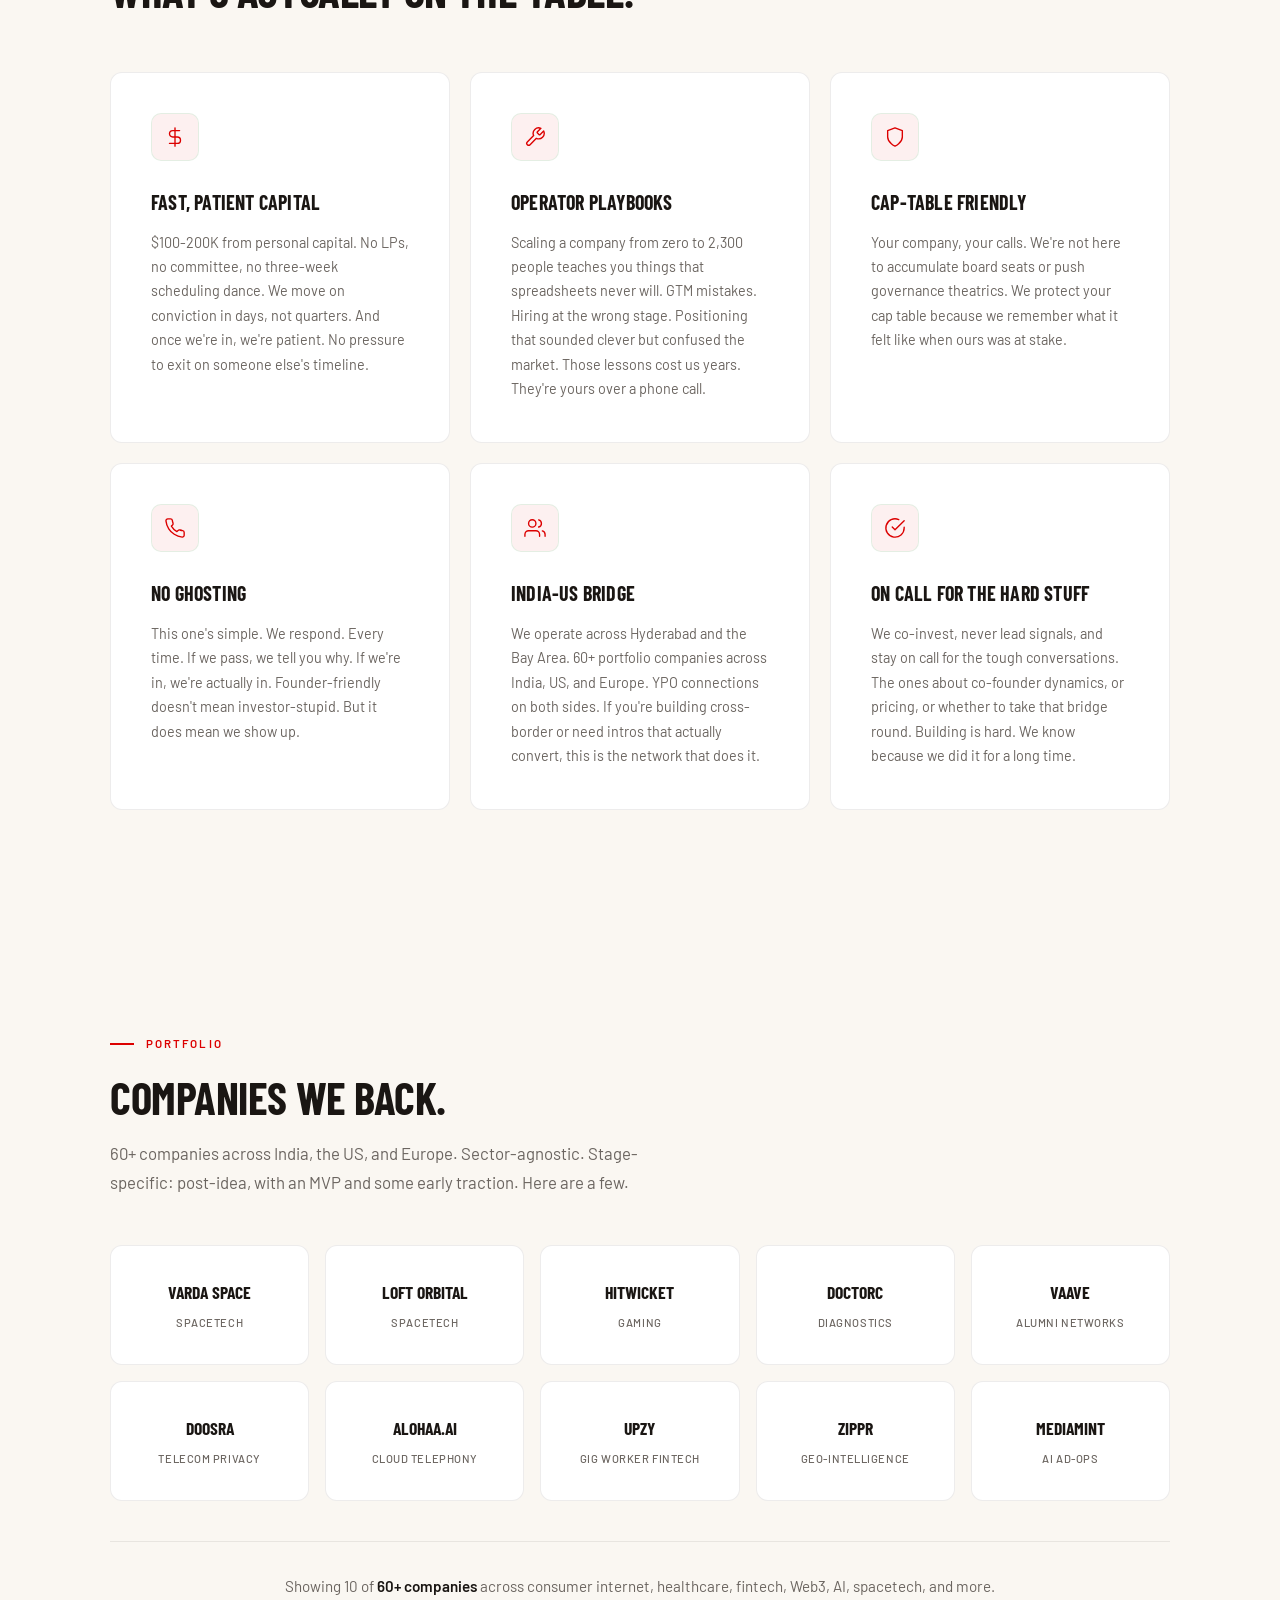
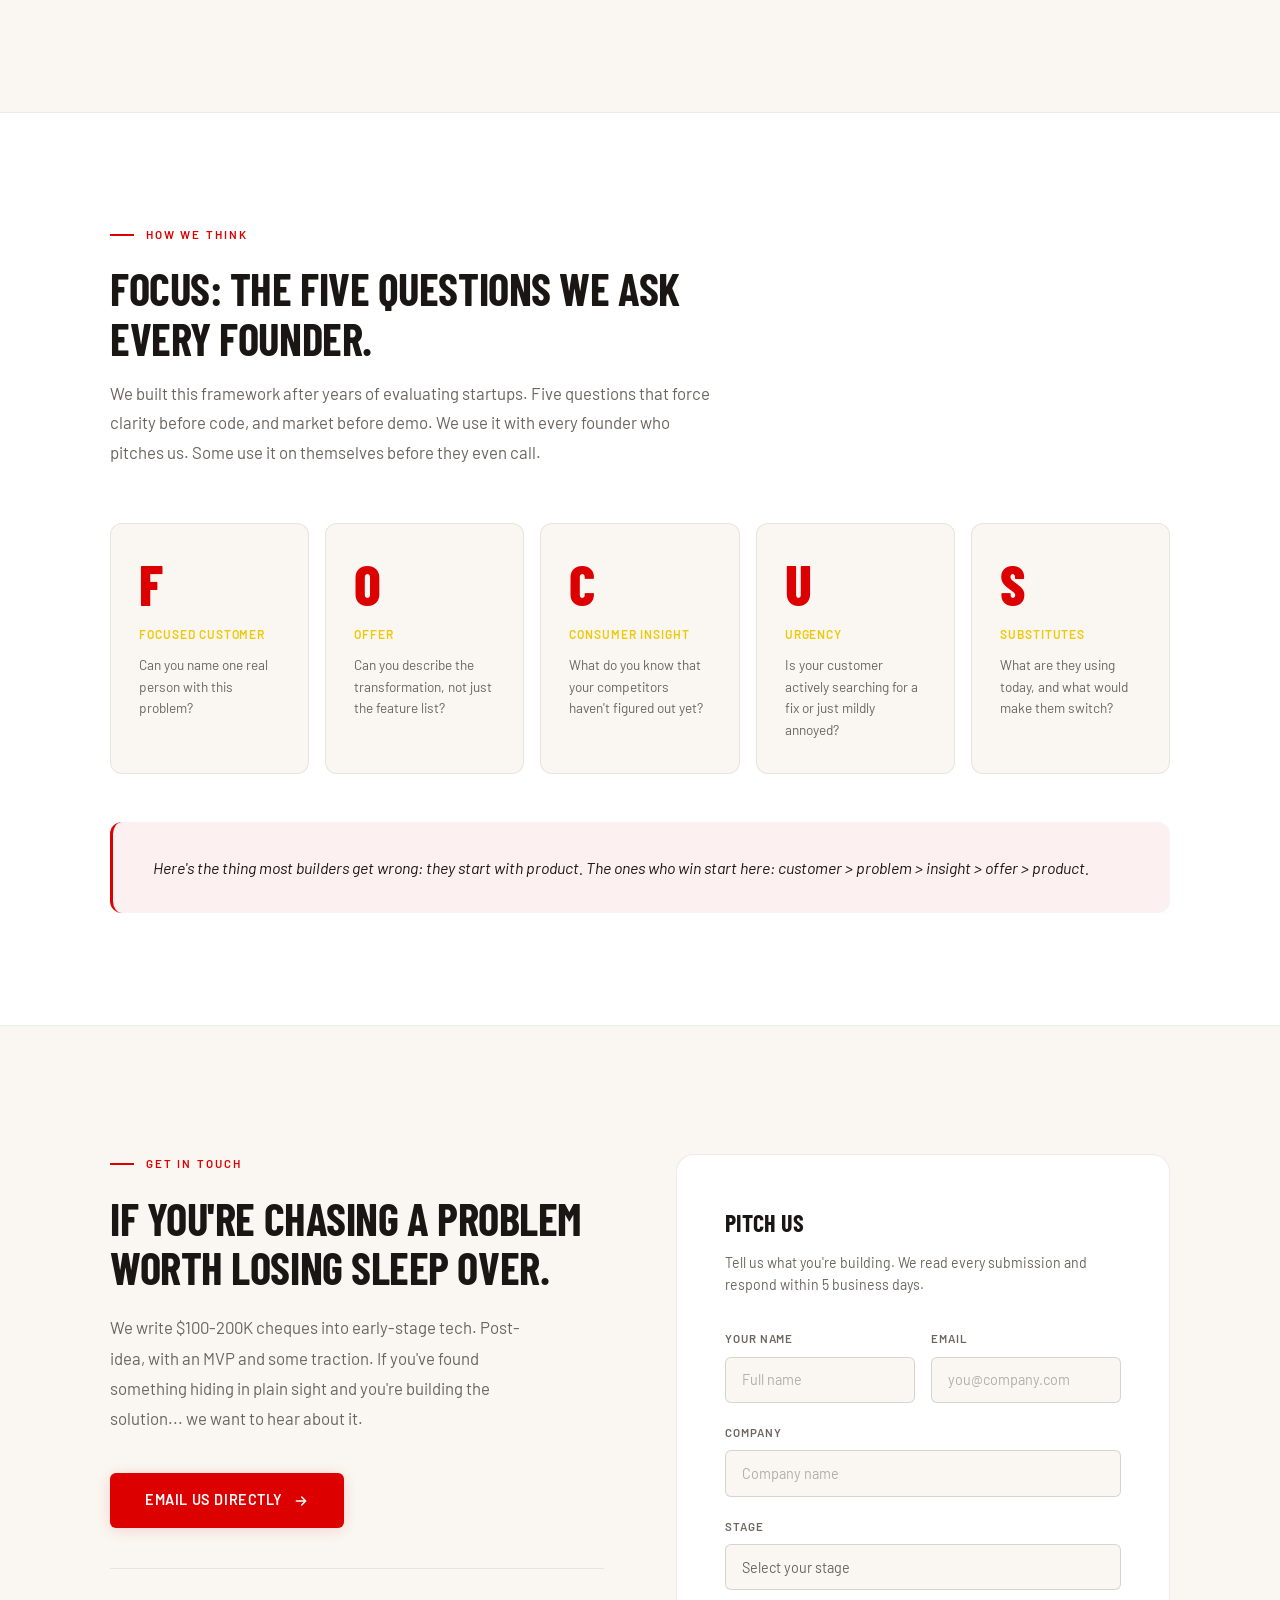
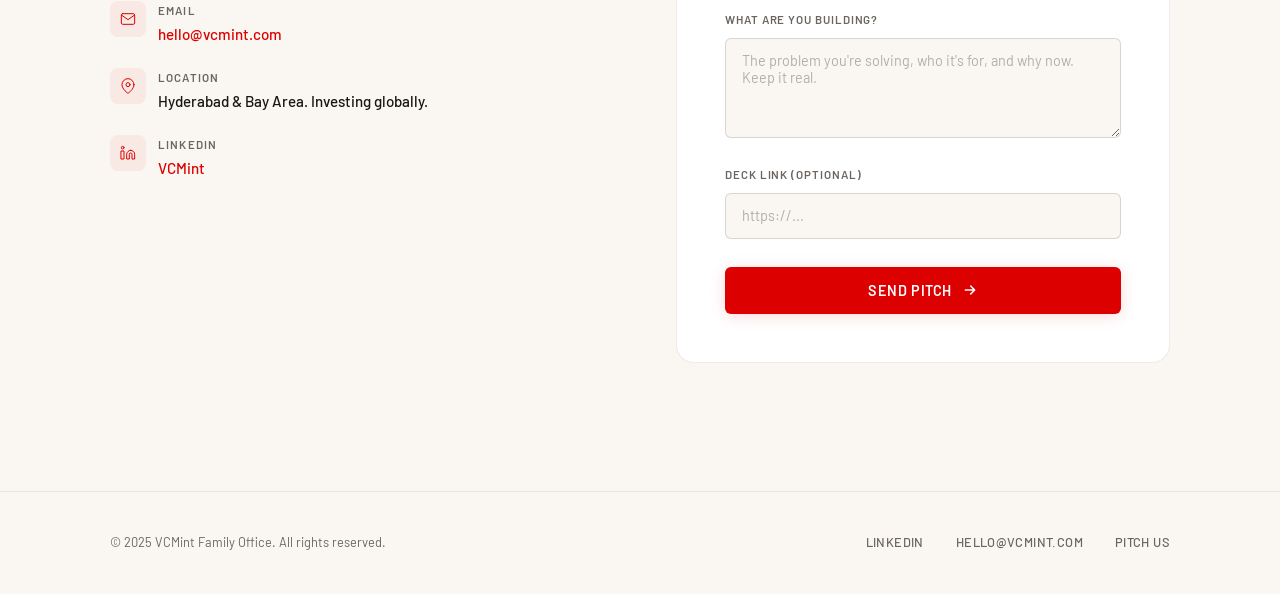
==== commit 77b59888: "Research-informed polish Co-Authored-By: Claude Opus 4.6 (1M context) <noreply@anthropic.com>" ====
--- a/index.html
+++ b/index.html
@@ -66,8 +66,8 @@
     <div class="container">
       <div class="hero-inner reveal">
         <div class="hero-label">Family Office</div>
-        <h1>We built companies<br />before we backed them.</h1>
-        <p class="hero-sub">VCMint is the family office of Aditya Vuchi and Neelima Marupuru. We write $100-200K cheques into early-stage technology companies. Personal capital. No fund structure, no committee, no clock ticking on your conversations.</p>
+        <h1>Bootstrapped to a $100M exit.<br />Now we back founders like us.</h1>
+        <p class="hero-sub">VCMint is the family office of Aditya Vuchi and Neelima Marupuru. We scaled MediaMint to 2,300 people across three continents without raising a rupee. Now we write $100-200K cheques from personal capital into early-stage tech. No fund structure, no committee, no clock ticking on your conversations.</p>
         <div class="hero-actions">
           <a href="#contact" class="btn btn-primary">
             Pitch Us
@@ -86,7 +86,7 @@
           </div>
           <div class="stat-item">
             <span class="stat-num">India + US</span>
-            <span class="stat-label">Geography tilt</span>
+            <span class="stat-label">Cross-border capital</span>
           </div>
         </div>
       </div>
@@ -185,8 +185,8 @@
           <div class="offer-icon">
             <svg width="22" height="22" viewBox="0 0 24 24" fill="none" stroke="currentColor" stroke-width="1.5" stroke-linecap="round" stroke-linejoin="round"><path d="M12 2v20M17 5H9.5a3.5 3.5 0 100 7h5a3.5 3.5 0 110 7H6"/></svg>
           </div>
-          <h3>Patient Capital</h3>
-          <p>$100-200K from personal capital. No LPs asking about DPI at board meetings. No investment committee scheduling delays. We move on conviction, and we move quickly.</p>
+          <h3>Fast, Patient Capital</h3>
+          <p>$100-200K from personal capital. No LPs, no committee, no three-week scheduling dance. We move on conviction in days, not quarters. And once we're in, we're patient. No pressure to exit on someone else's timeline.</p>
         </div>
         <div class="offer-card reveal" style="transition-delay: 0.1s">
           <div class="offer-icon">
@@ -213,8 +213,8 @@
           <div class="offer-icon">
             <svg width="22" height="22" viewBox="0 0 24 24" fill="none" stroke="currentColor" stroke-width="1.5" stroke-linecap="round" stroke-linejoin="round"><path d="M17 21v-2a4 4 0 00-4-4H5a4 4 0 00-4 4v2"/><circle cx="9" cy="7" r="4"/><path d="M23 21v-2a4 4 0 00-3-3.87M16 3.13a4 4 0 010 7.75"/></svg>
           </div>
-          <h3>Network That Works</h3>
-          <p>60+ portfolio companies across India, the US, and Europe. YPO Hyderabad. Real cross-border connections. Not a logo wall on a website. Actual introductions to people who pick up the phone.</p>
+          <h3>India-US Bridge</h3>
+          <p>We operate across Hyderabad and the Bay Area. 60+ portfolio companies across India, US, and Europe. YPO connections on both sides. If you're building cross-border or need intros that actually convert, this is the network that does it.</p>
         </div>
         <div class="offer-card reveal" style="transition-delay: 0.3s">
           <div class="offer-icon">
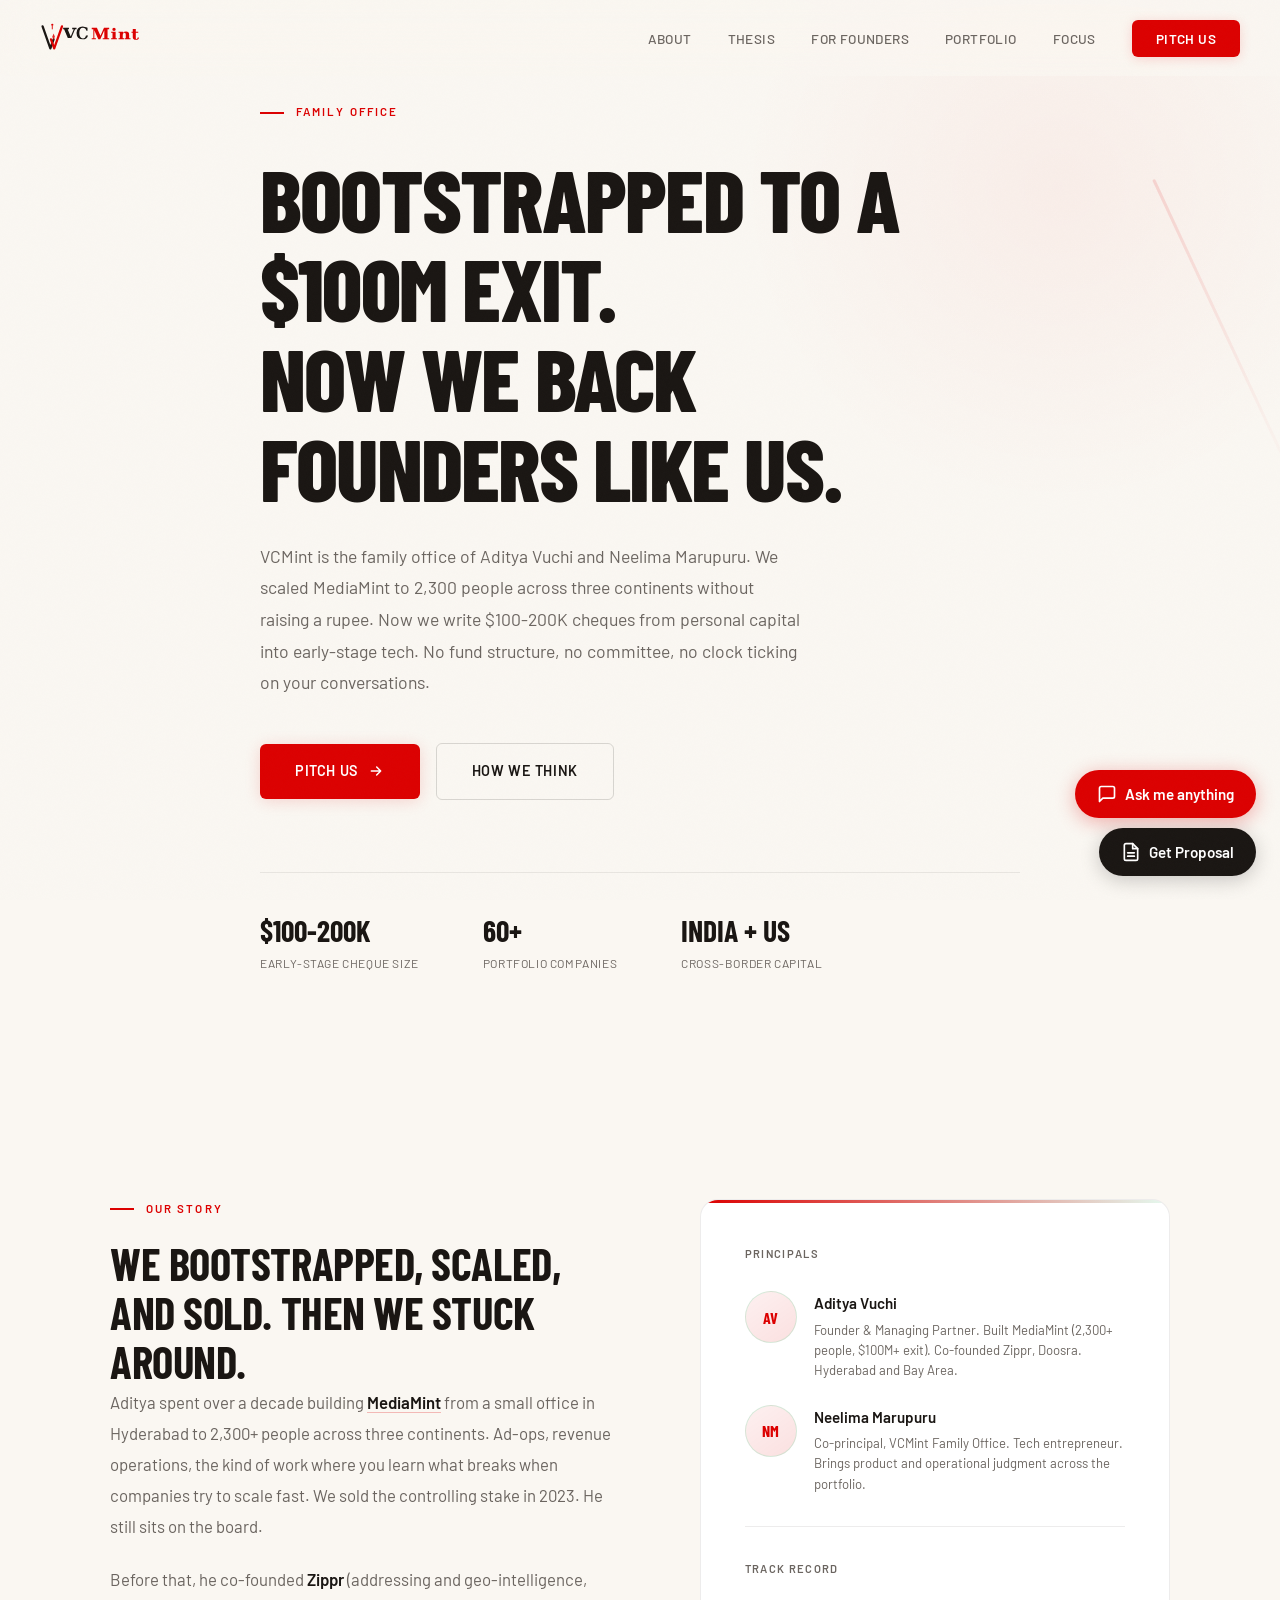
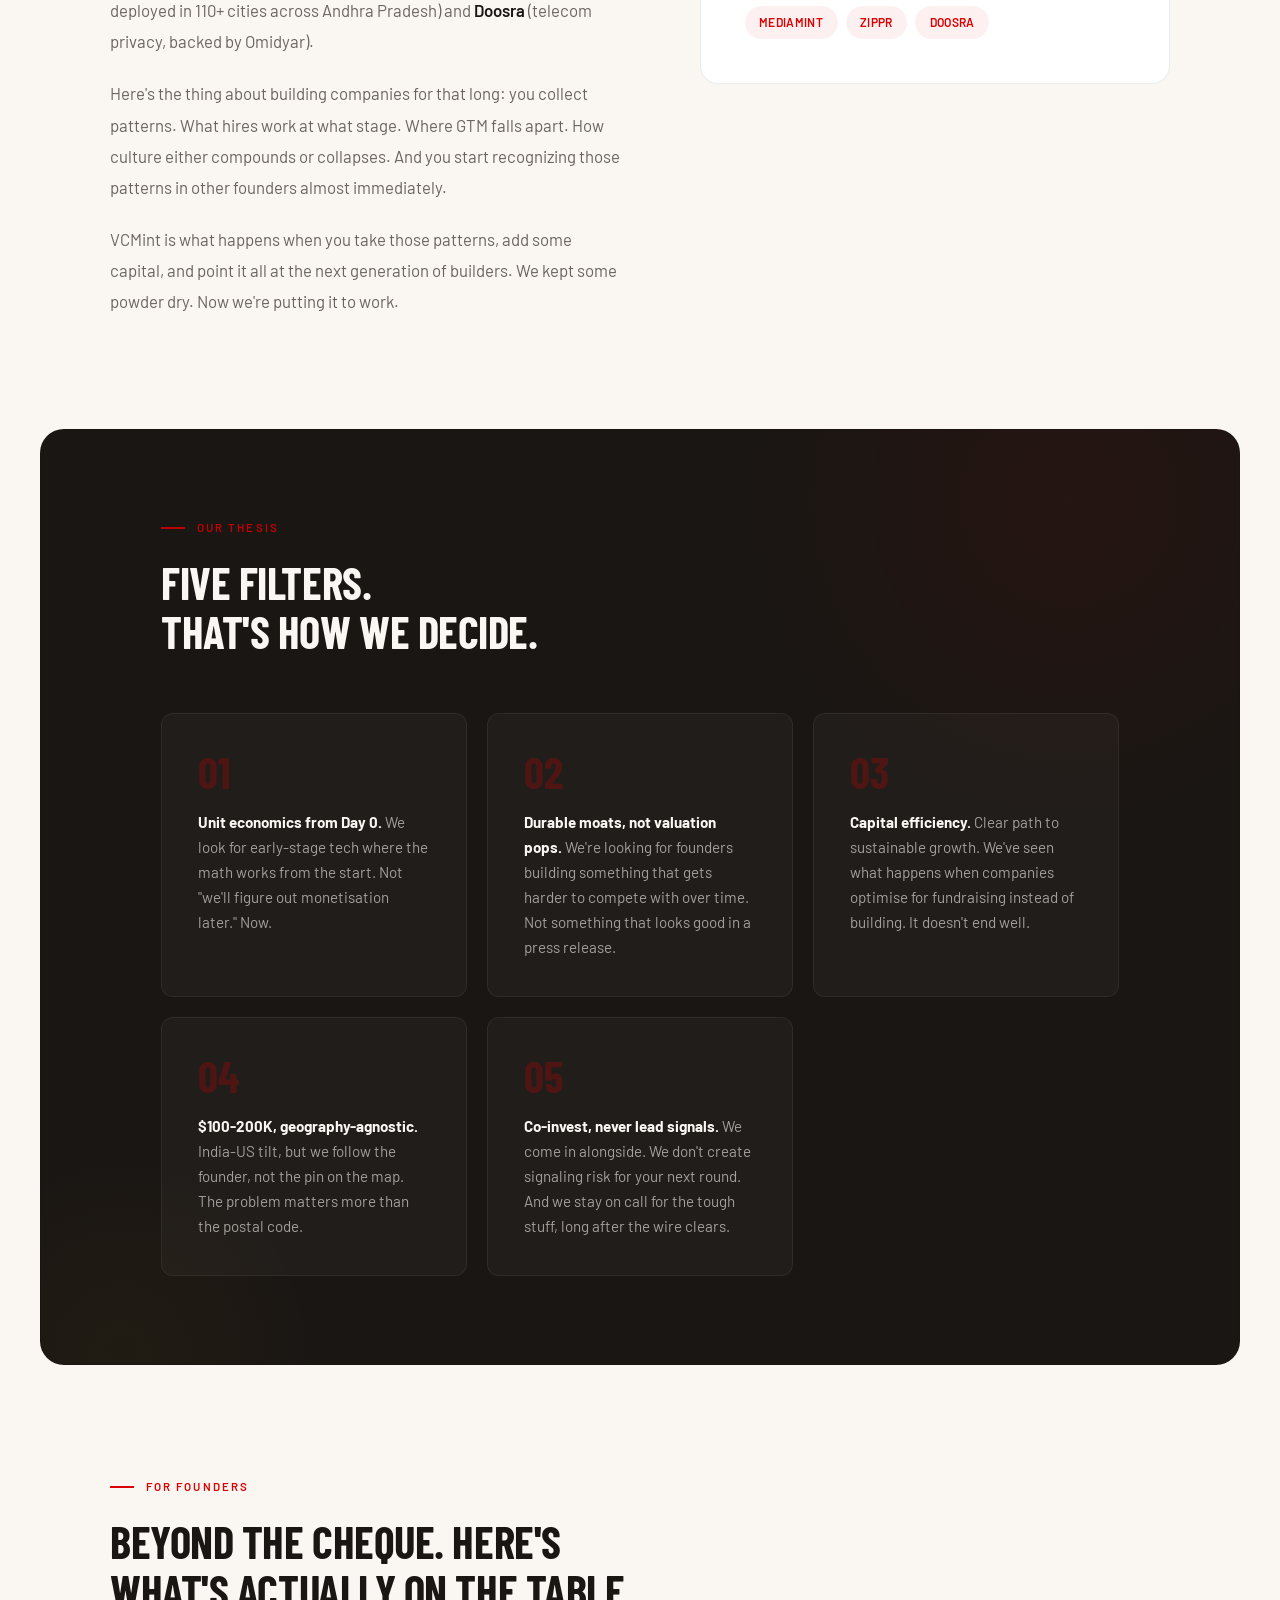
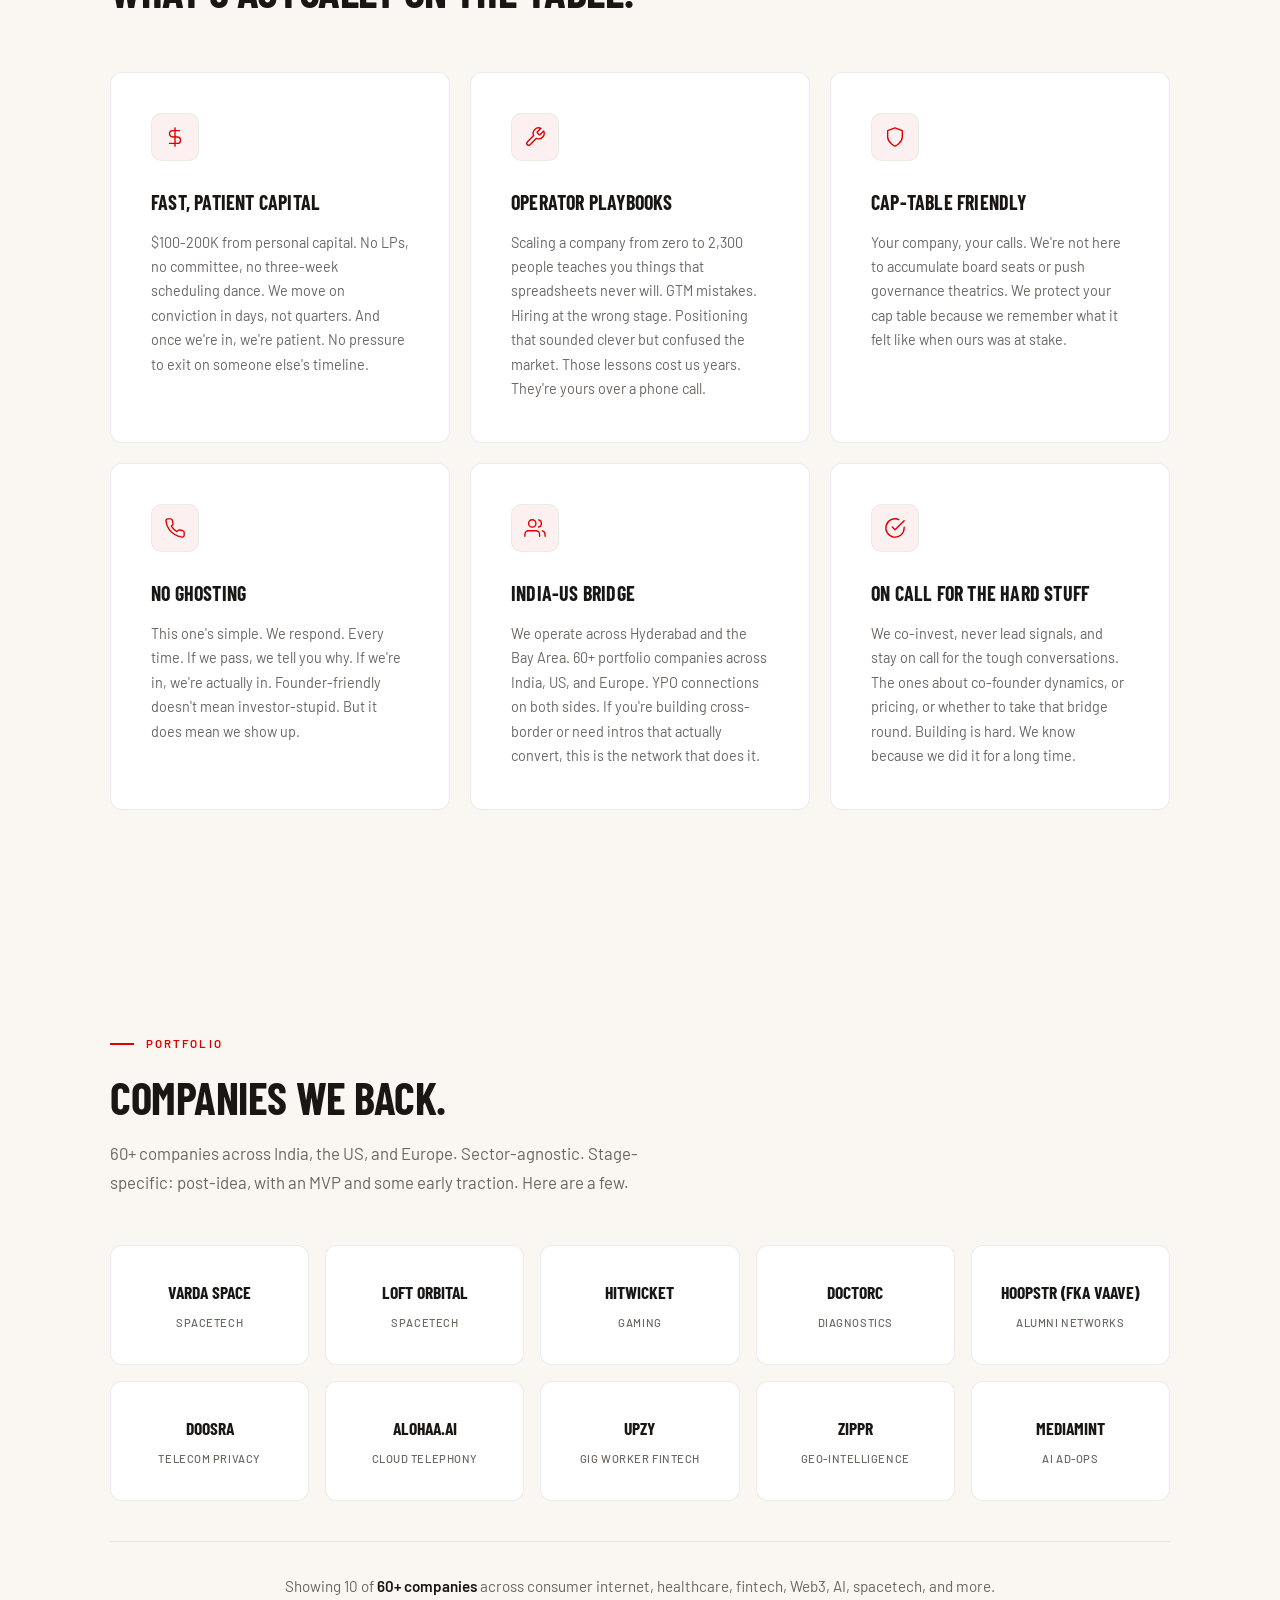
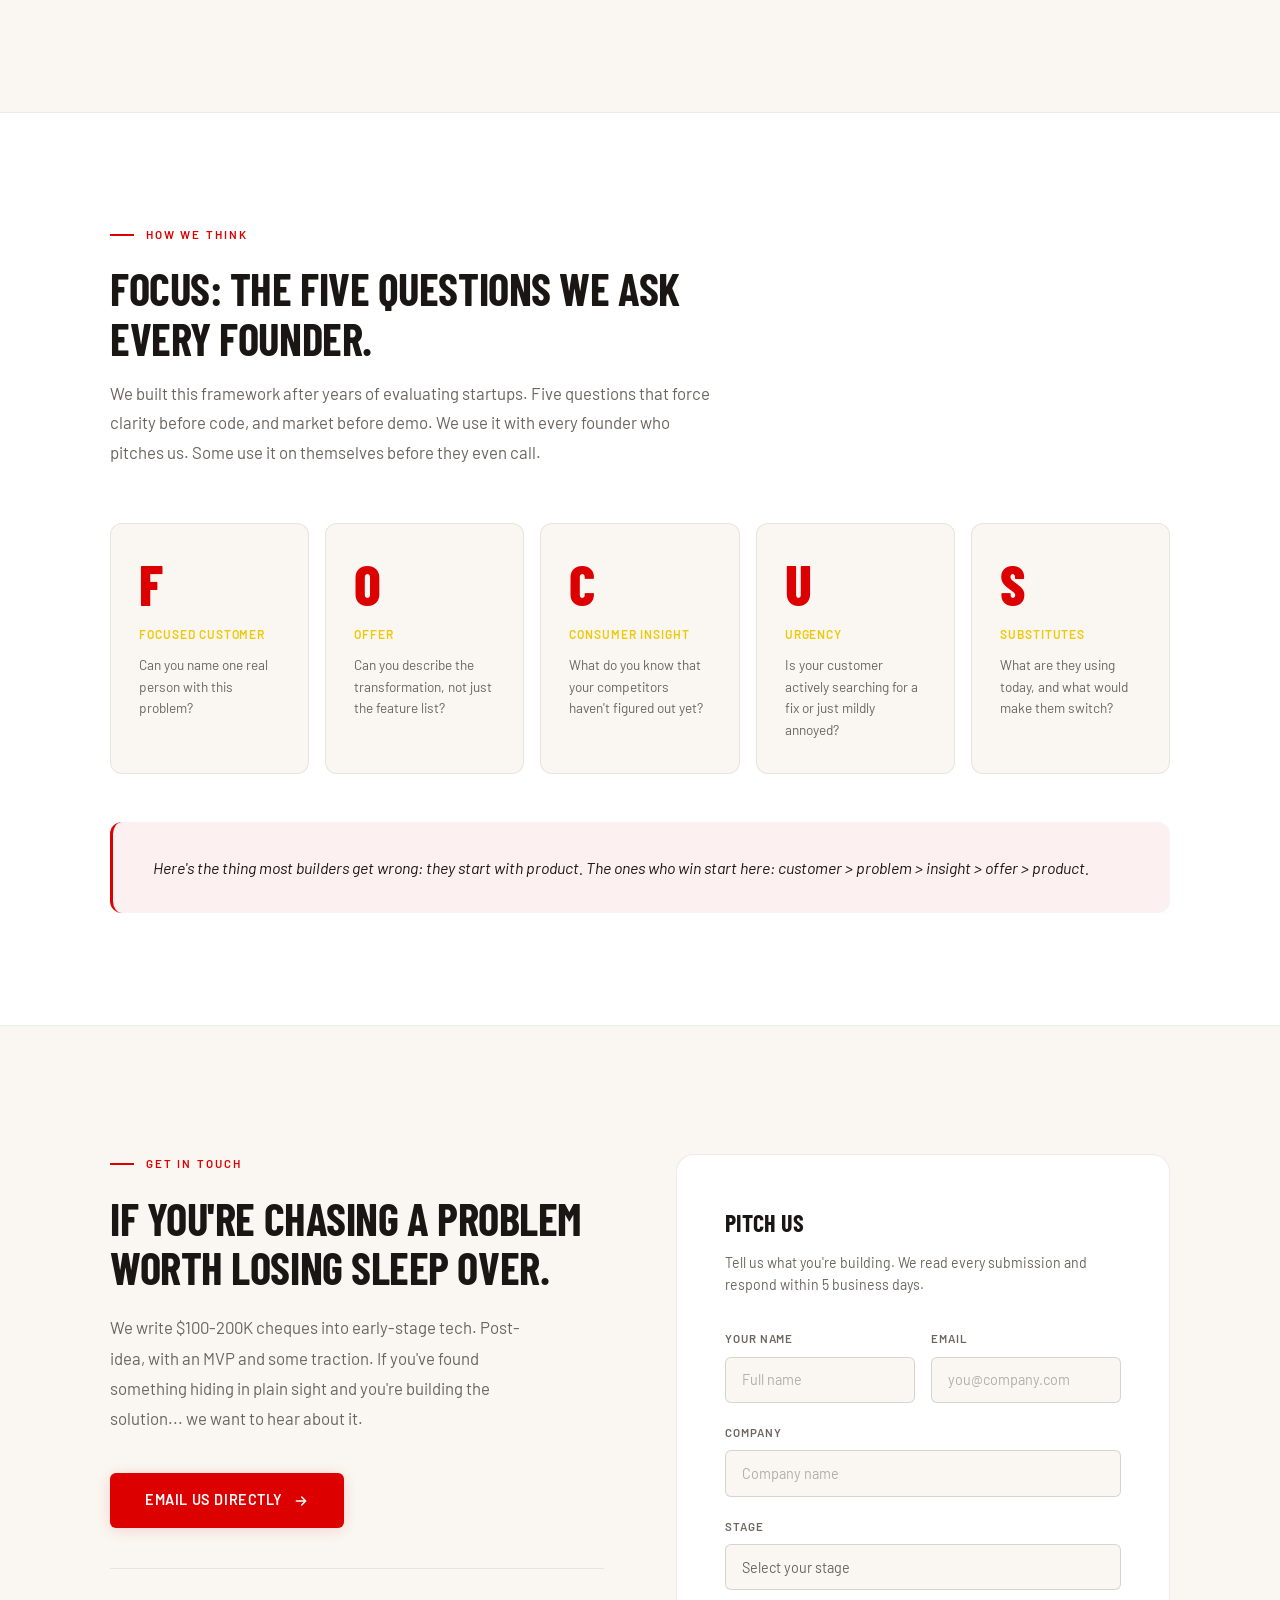
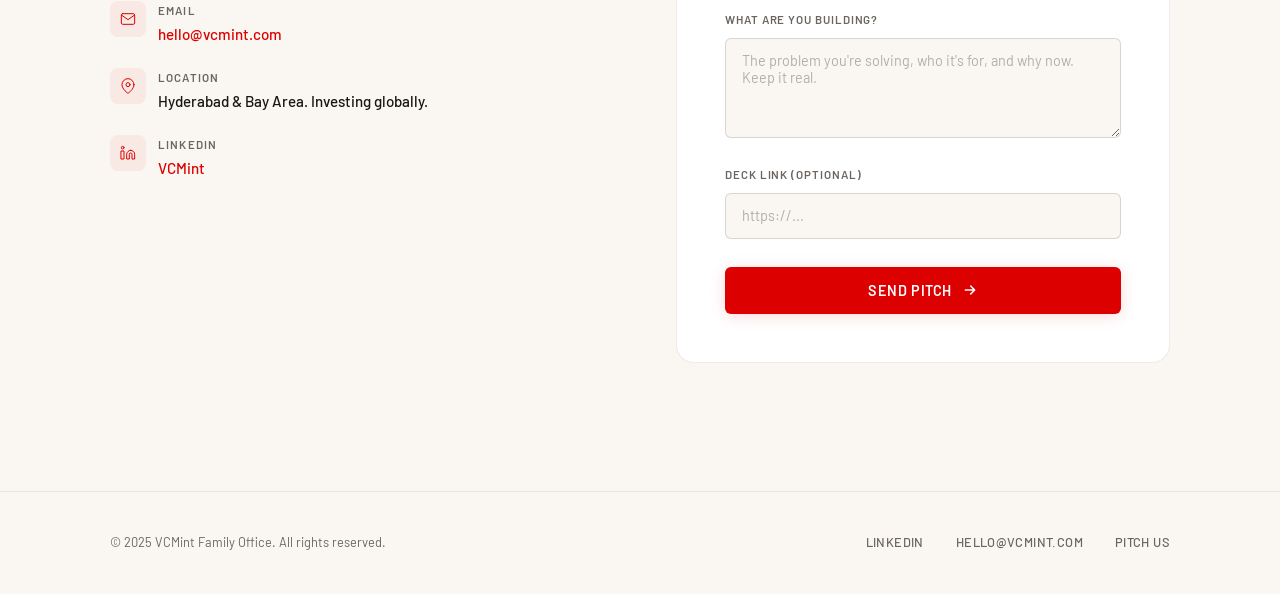
==== commit 3ed70677: "Rename Vaave to Hoopstr (FKA Vaave) in portfolio Co-Authored-By: Claude Opus 4.6 (1M context) <norep" ====
--- a/index.html
+++ b/index.html
@@ -255,7 +255,7 @@
           <div class="sector">Diagnostics</div>
         </div>
         <div class="portfolio-item reveal" style="transition-delay: 0.15s">
-          <h4><a href="https://www.businessreviewlive.com/vaave-raises-rs-66-cr-to-expand-alumni-networking-platform" target="_blank" rel="noopener">Vaave</a></h4>
+          <h4><a href="https://www.businessreviewlive.com/vaave-raises-rs-66-cr-to-expand-alumni-networking-platform" target="_blank" rel="noopener">Hoopstr (FKA Vaave)</a></h4>
           <div class="sector">Alumni Networks</div>
         </div>
         <div class="portfolio-item reveal" style="transition-delay: 0.18s">
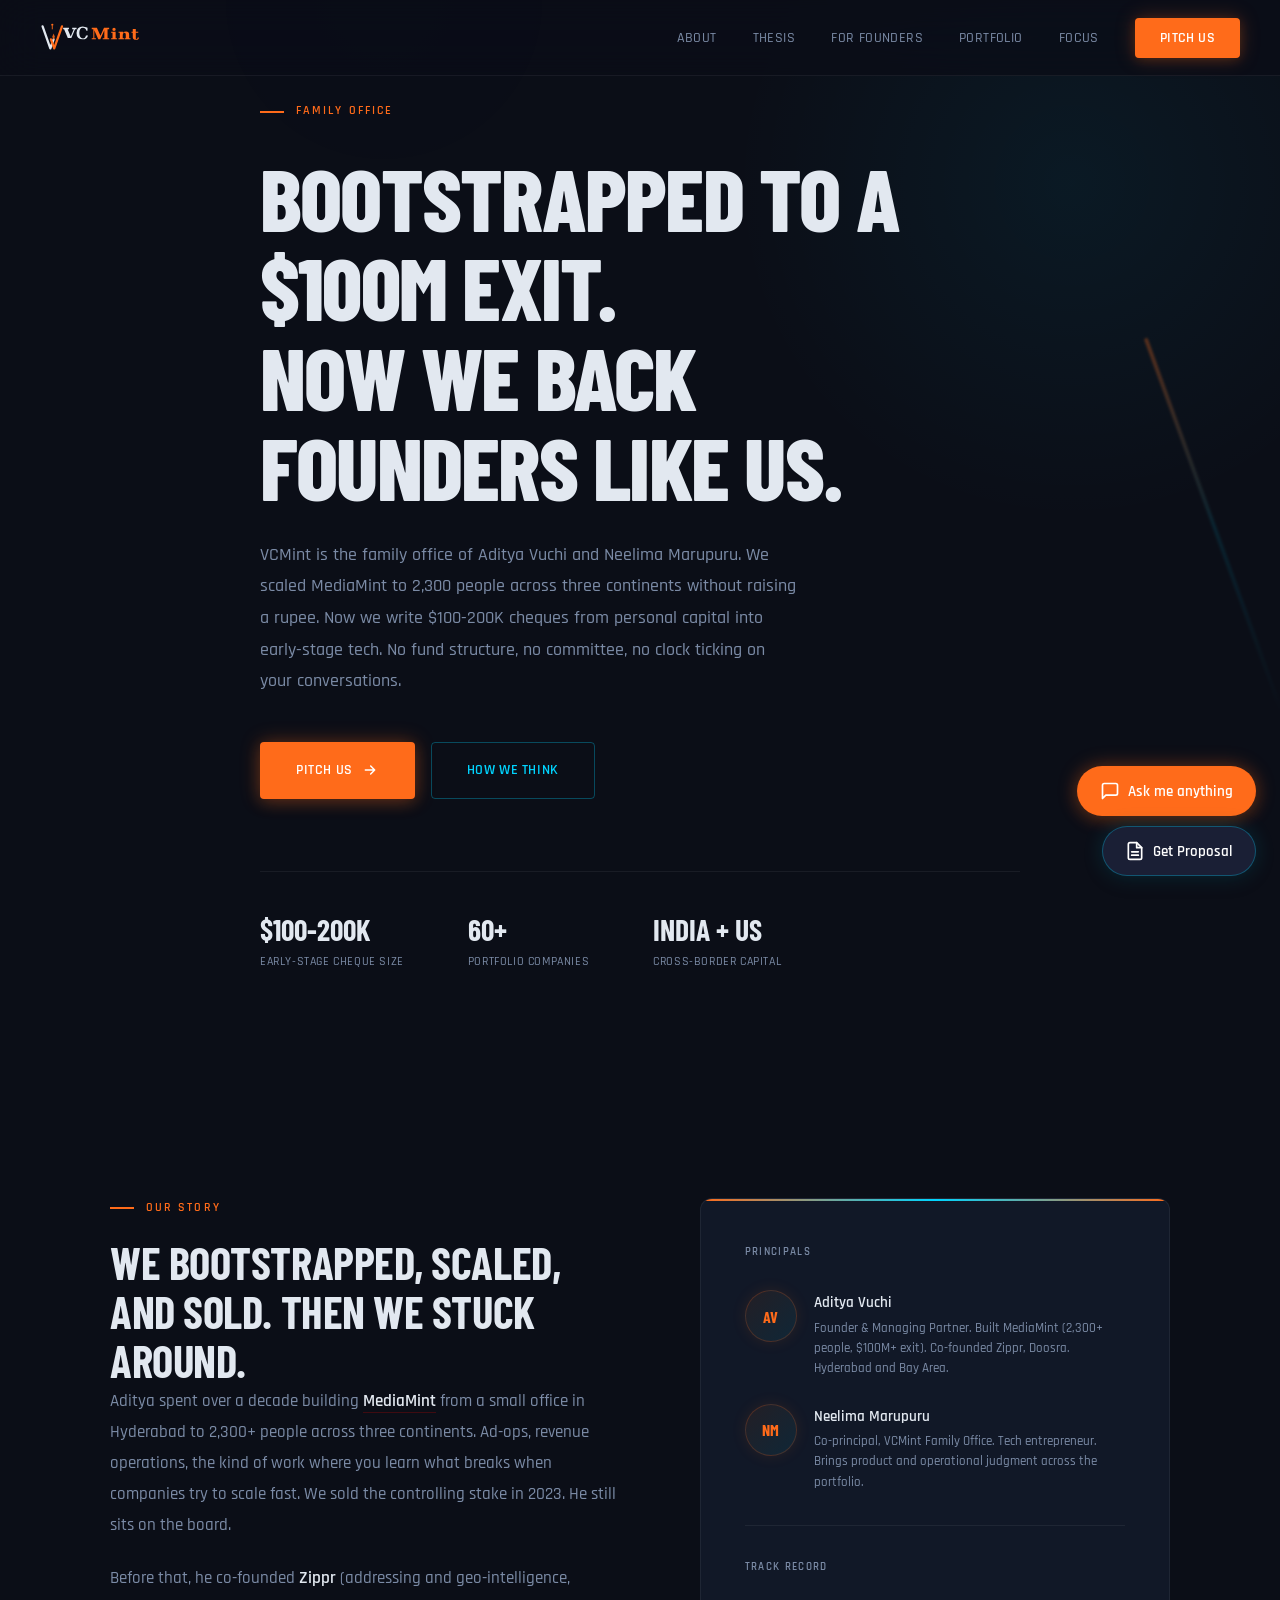
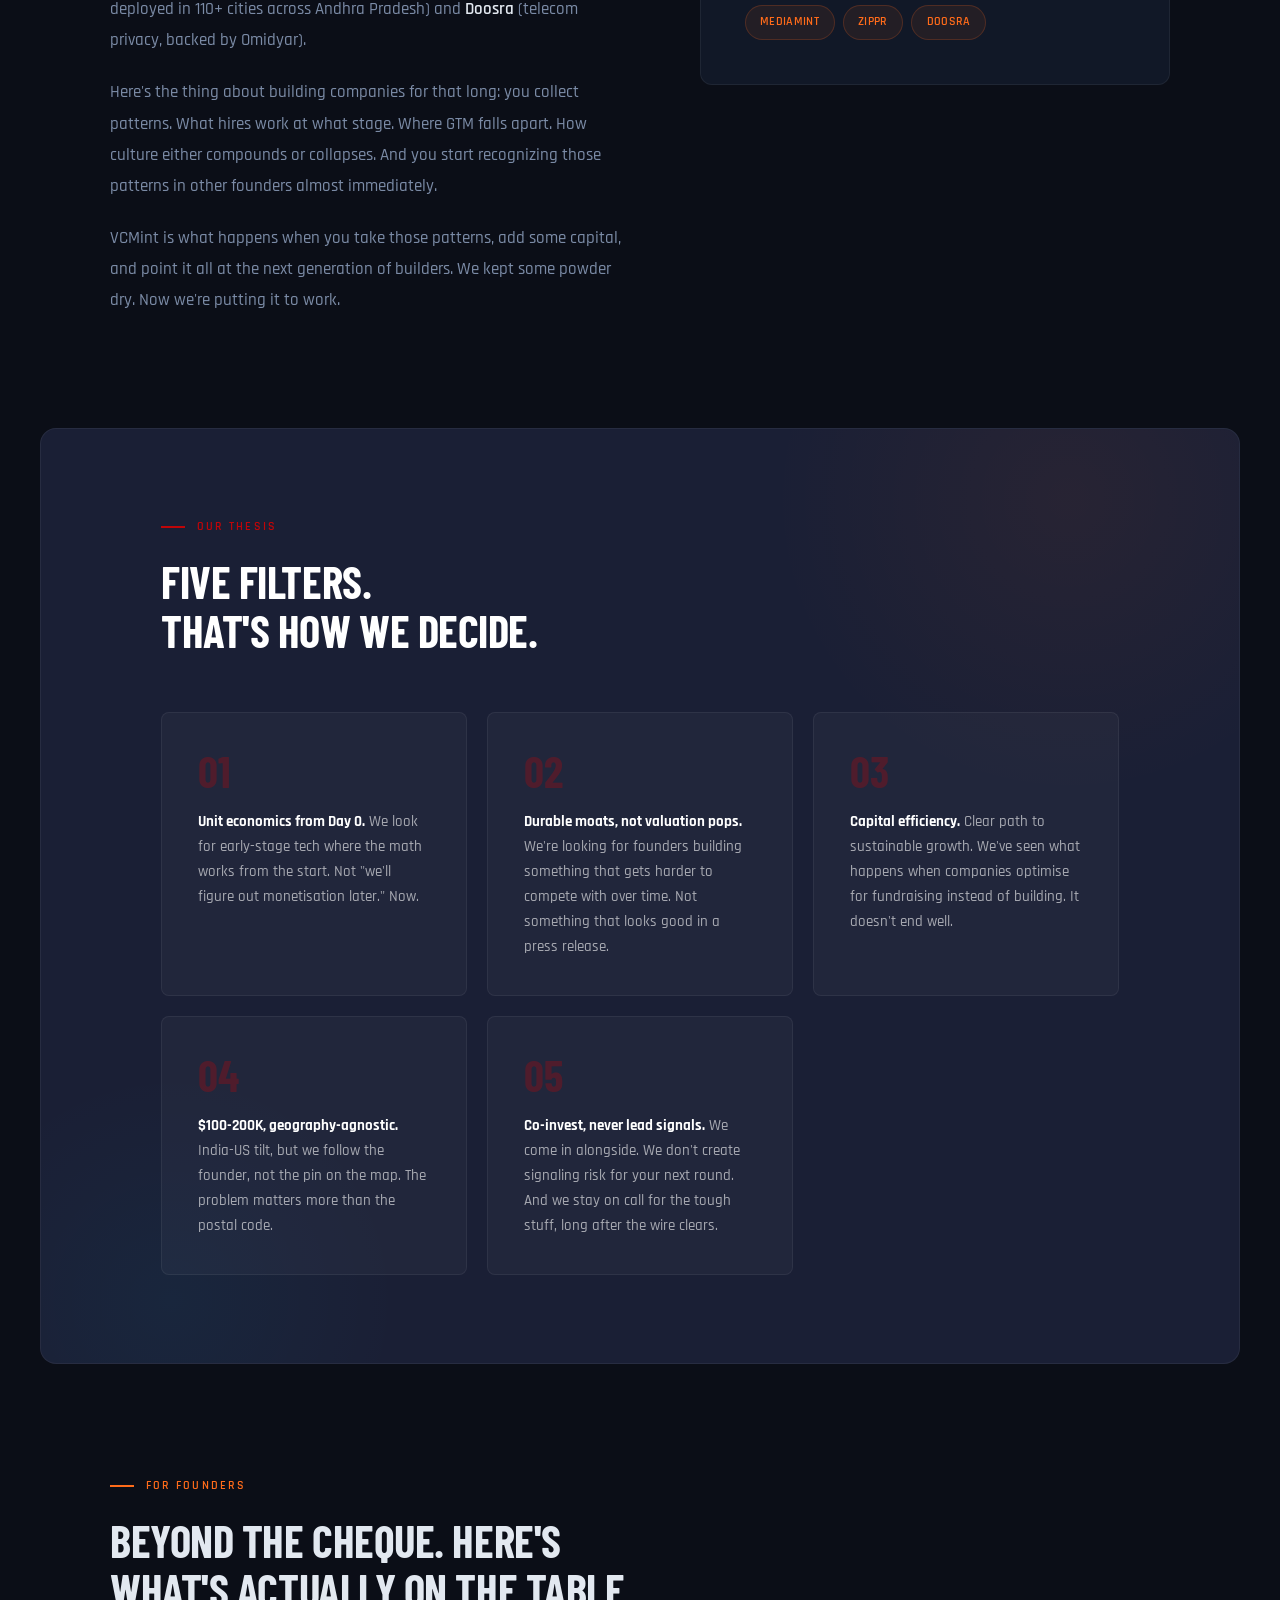
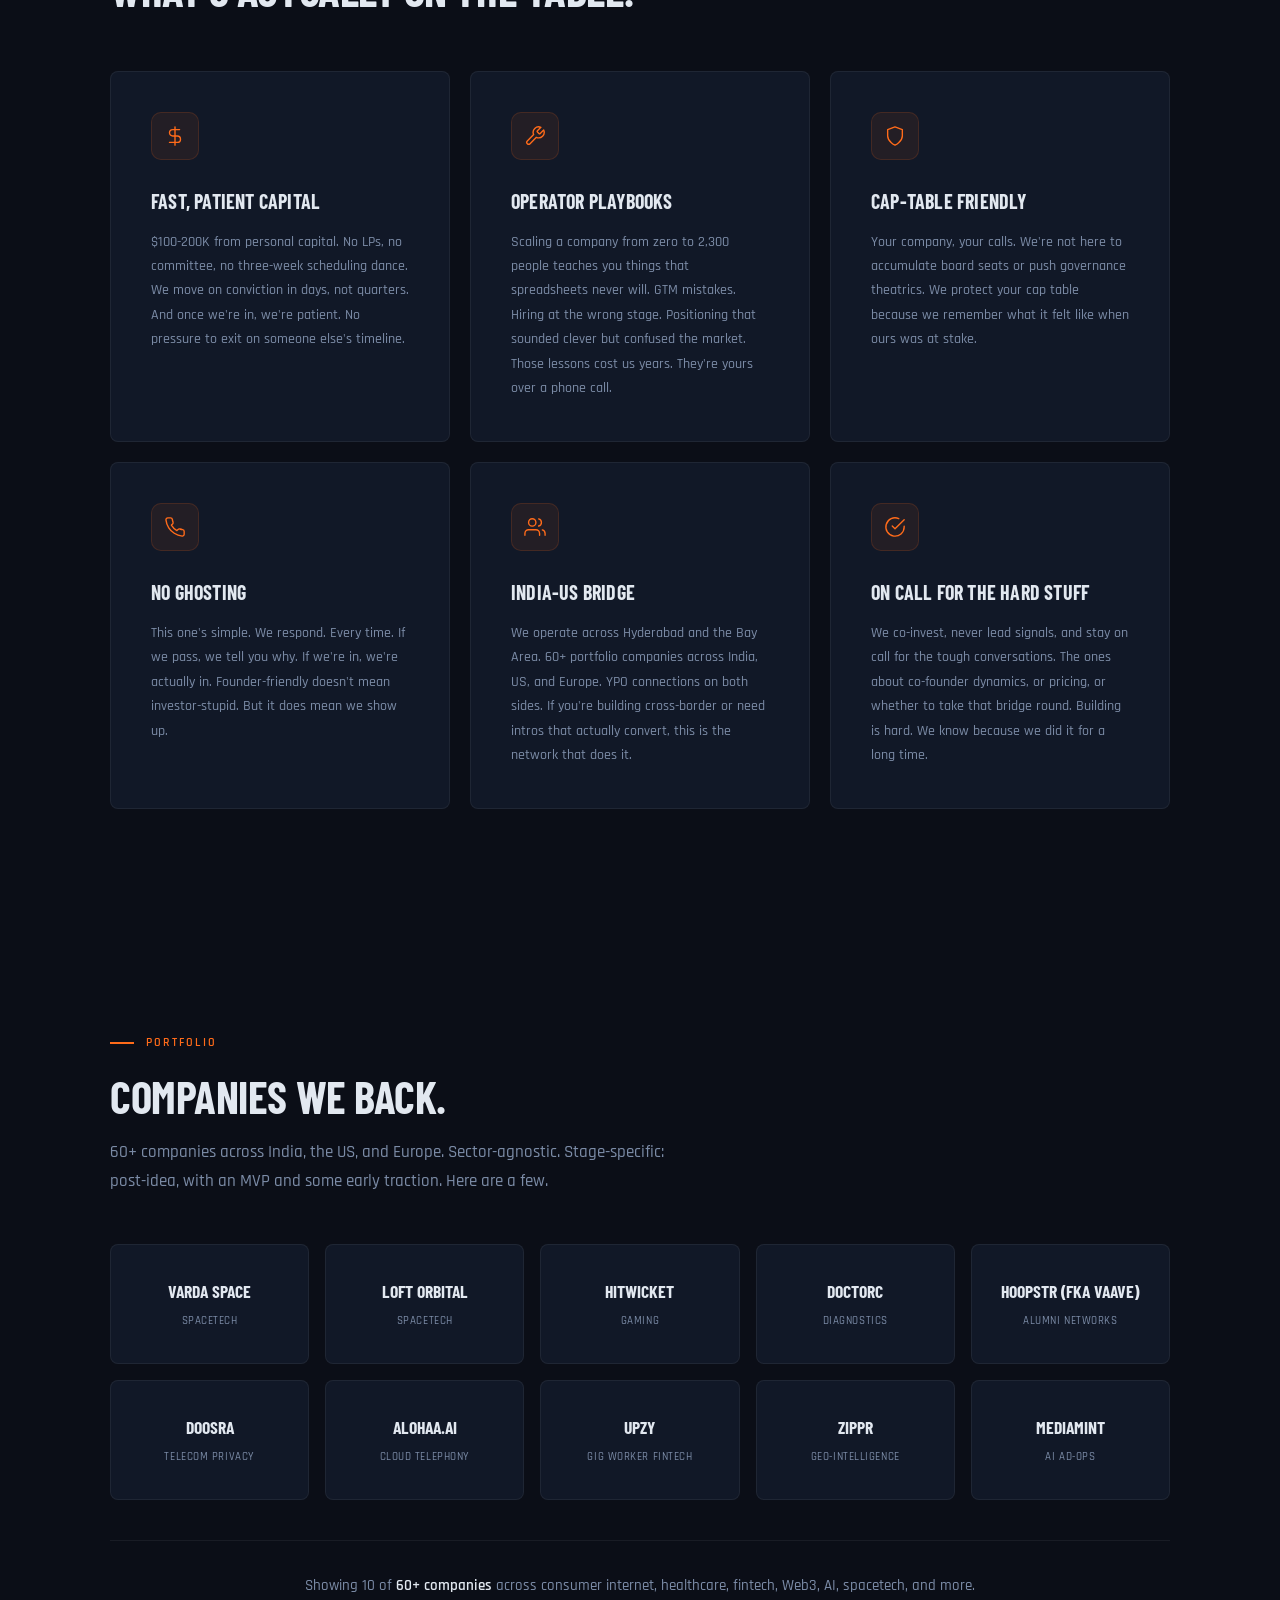
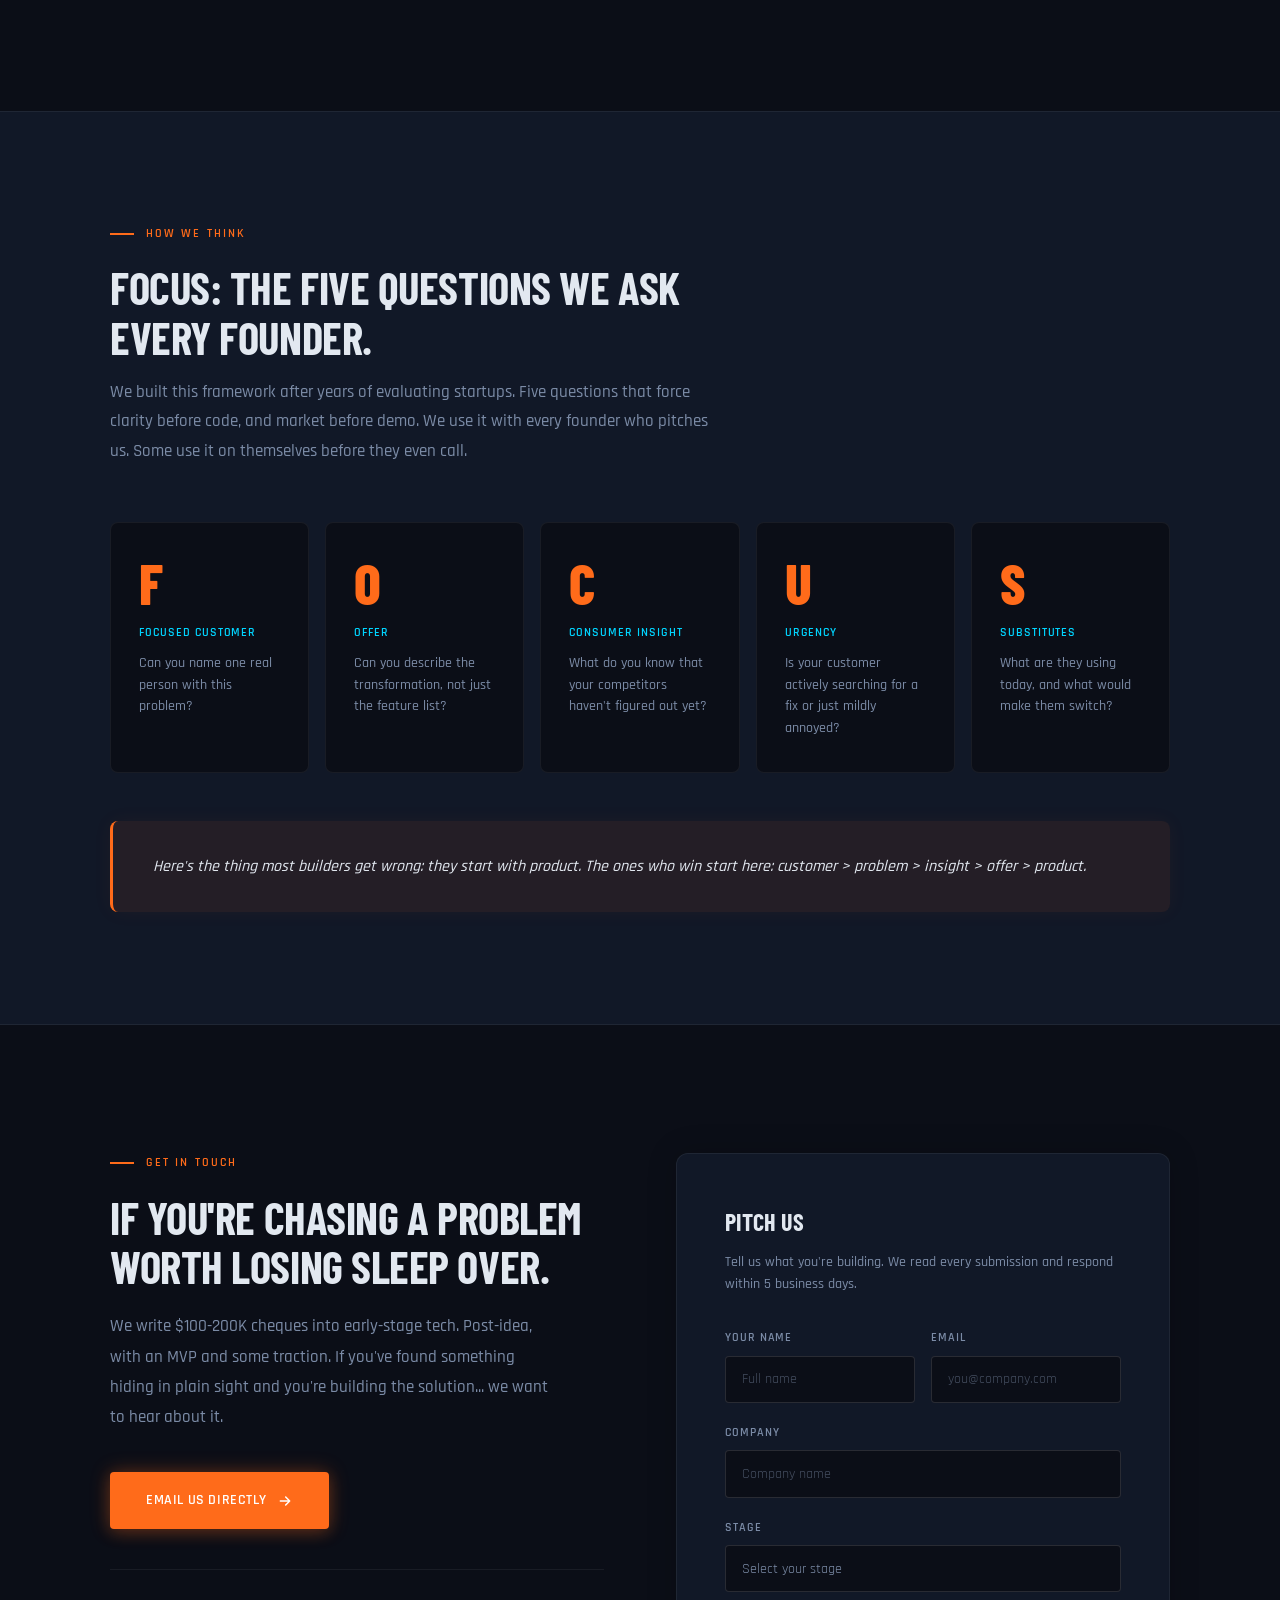
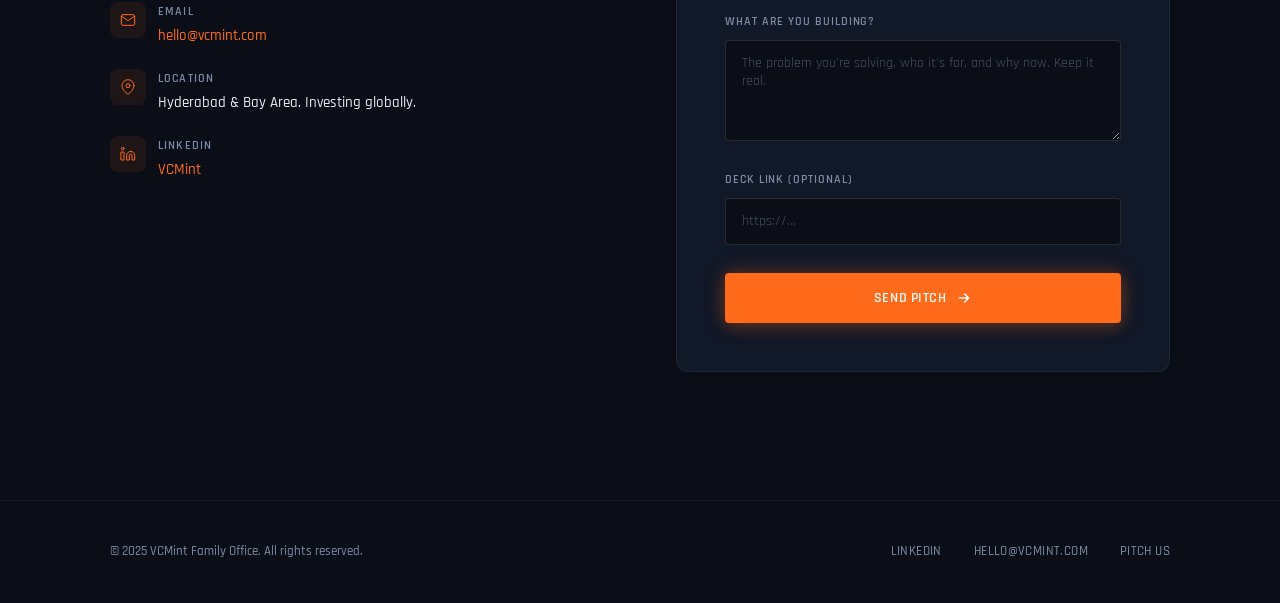
==== commit 0b19ae11: "Reskin to Rocket League theme Co-Authored-By: Claude Opus 4.6 (1M context) <noreply@anthropic.com>" ====
--- a/index.html
+++ b/index.html
@@ -17,7 +17,7 @@
   <meta name="twitter:image" content="https://vcmint.com/og-image.png" />
   <link rel="preconnect" href="https://fonts.googleapis.com" />
   <link rel="preconnect" href="https://fonts.gstatic.com" crossorigin />
-  <link href="https://fonts.googleapis.com/css2?family=Barlow:wght@400;500;600;700&family=Barlow+Condensed:wght@600;700;800&display=swap" rel="stylesheet" />
+  <link href="https://fonts.googleapis.com/css2?family=Barlow:wght@400;500;600;700&family=Barlow+Condensed:wght@600;700;800&family=Rajdhani:wght@500;600;700&display=swap" rel="stylesheet" />
   <link rel="stylesheet" href="styles.css" />
   <!-- Favicon: logo mark -->
   <link rel="icon" type="image/svg+xml" href="data:image/svg+xml,%3Csvg xmlns='http://www.w3.org/2000/svg' viewBox='0 0 48 56' fill='none'%3E%3Crect width='48' height='56' rx='8' fill='%23DC0000'/%3E%3Cpath d='M6 10L20 44L26 30' stroke='%23fff' stroke-width='4' stroke-linecap='round' stroke-linejoin='round'/%3E%3Cpath d='M40 10L26 44L20 30' stroke='%23F0C808' stroke-width='4' stroke-linecap='round' stroke-linejoin='round'/%3E%3Cpath d='M23 24L26 18L29 24L26 30Z' fill='%23F0C808' opacity='0.9'/%3E%3Ccircle cx='23' cy='6' r='2' fill='%23F0C808'/%3E%3Cline x1='23' y1='8' x2='23' y2='13' stroke='%23F0C808' stroke-width='1.5' stroke-linecap='round'/%3E%3C/svg%3E" />
@@ -529,14 +529,14 @@
     .widget-launcher {
       background: var(--green);
       color: #fff;
-      border: none;
+      border: 1px solid rgba(255, 107, 26, 0.4);
       border-radius: 50px;
       padding: 14px 22px;
       font-family: var(--sans);
       font-size: 0.95rem;
       font-weight: 600;
       cursor: pointer;
-      box-shadow: 0 4px 20px rgba(220, 0, 0, 0.3);
+      box-shadow: 0 0 20px rgba(255, 107, 26, 0.3), 0 4px 20px rgba(255, 107, 26, 0.15);
       transition: transform 0.2s var(--ease-spring), box-shadow 0.2s ease, background 0.2s ease;
       display: flex;
       align-items: center;
@@ -544,17 +544,18 @@
     }
     .widget-launcher:hover {
       transform: scale(1.05);
-      box-shadow: 0 6px 28px rgba(220, 0, 0, 0.4);
+      box-shadow: 0 0 35px rgba(255, 107, 26, 0.45), 0 6px 28px rgba(255, 107, 26, 0.2);
       background: var(--green-hover);
     }
     .widget-launcher svg { flex-shrink: 0; }
     .widget-launcher.secondary {
       background: var(--bg-elevated);
-      box-shadow: 0 4px 20px rgba(0, 0, 0, 0.2);
+      border-color: rgba(0, 212, 255, 0.3);
+      box-shadow: 0 0 20px rgba(0, 212, 255, 0.15), 0 4px 20px rgba(0, 0, 0, 0.2);
     }
     .widget-launcher.secondary:hover {
-      background: var(--text);
-      box-shadow: 0 6px 28px rgba(0, 0, 0, 0.3);
+      background: #252B45;
+      box-shadow: 0 0 35px rgba(0, 212, 255, 0.25), 0 6px 28px rgba(0, 0, 0, 0.3);
     }
 
     /* --- Shared widget close button --- */
@@ -565,7 +566,7 @@
       z-index: 9999;
       background: var(--green);
       color: #fff;
-      border: none;
+      border: 1px solid rgba(255, 107, 26, 0.4);
       border-radius: 50%;
       width: 52px;
       height: 52px;
@@ -573,11 +574,11 @@
       display: none;
       align-items: center;
       justify-content: center;
-      box-shadow: 0 4px 20px rgba(220, 0, 0, 0.3);
+      box-shadow: 0 0 20px rgba(255, 107, 26, 0.3);
       transition: transform 0.2s var(--ease-spring), background 0.2s ease;
     }
     .widget-close.visible { display: flex; }
-    .widget-close:hover { transform: scale(1.05); background: var(--green-hover); }
+    .widget-close:hover { transform: scale(1.05); background: var(--green-hover); box-shadow: 0 0 30px rgba(255, 107, 26, 0.4); }
 
     /* --- Shared chat window styles --- */
     .chat-window {
@@ -616,12 +617,14 @@
       display: flex;
       align-items: center;
       gap: 10px;
+      border-bottom: 1px solid rgba(255, 107, 26, 0.15);
     }
     .chat-header-dot {
       width: 8px; height: 8px;
-      background: #4ade80;
+      background: #00D4FF;
       border-radius: 50%;
       flex-shrink: 0;
+      box-shadow: 0 0 8px rgba(0, 212, 255, 0.5);
     }
     .chat-header-sub {
       font-weight: 400;
@@ -645,16 +648,17 @@
     }
     .intake-progress-bar {
       height: 4px;
-      background: var(--border);
+      background: rgba(255, 255, 255, 0.06);
       border-radius: 2px;
       overflow: hidden;
     }
     .intake-progress-fill {
       height: 100%;
-      background: var(--green);
+      background: linear-gradient(90deg, var(--green), var(--gold));
       border-radius: 2px;
       transition: width 0.4s ease;
       width: 0%;
+      box-shadow: 0 0 8px rgba(255, 107, 26, 0.3);
     }
 
     .chat-messages {
@@ -682,17 +686,18 @@
       background: var(--green);
       color: #fff;
       border-bottom-right-radius: 4px;
+      box-shadow: 0 0 10px rgba(255, 107, 26, 0.15);
     }
     .chat-msg.assistant {
       align-self: flex-start;
-      background: var(--bg);
+      background: var(--bg-elevated);
       color: var(--text);
       border: 1px solid var(--border);
       border-bottom-left-radius: 4px;
     }
     .chat-msg.greeting {
       align-self: flex-start;
-      background: var(--bg);
+      background: var(--bg-elevated);
       color: var(--text-secondary);
       border: 1px solid var(--border);
       border-bottom-left-radius: 4px;
@@ -702,7 +707,7 @@
     .chat-typing {
       align-self: flex-start;
       padding: 10px 14px;
-      background: var(--bg);
+      background: var(--bg-elevated);
       border: 1px solid var(--border);
       border-radius: 14px;
       border-bottom-left-radius: 4px;
@@ -741,11 +746,11 @@
       font-family: var(--sans);
       font-size: 0.9rem;
       outline: none;
-      background: var(--bg);
+      background: var(--bg-elevated);
       color: var(--text);
       transition: border-color 0.2s ease;
     }
-    .chat-input:focus { border-color: var(--green); }
+    .chat-input:focus { border-color: var(--green); box-shadow: 0 0 10px rgba(255, 107, 26, 0.1); }
     .chat-input::placeholder { color: var(--text-secondary); }
     .chat-send {
       background: var(--green);
@@ -761,7 +766,7 @@
       transition: background 0.2s ease, transform 0.15s ease;
       flex-shrink: 0;
     }
-    .chat-send:hover { background: var(--green-hover); transform: scale(1.05); }
+    .chat-send:hover { background: var(--green-hover); transform: scale(1.05); box-shadow: 0 0 15px rgba(255, 107, 26, 0.3); }
     .chat-send:disabled { opacity: 0.5; cursor: not-allowed; transform: none; }
 
     @media (max-width: 480px) {
--- a/styles.css
+++ b/styles.css
@@ -1,44 +1,44 @@
 /* ============================================================
-   VCMint — Scuderia
-   Inspired by Ferrari F1: Maranello warmth on a light chassis.
-   Rosso Corsa red. Warm cream. Carbon accents. Yellow flash.
-   Typography: Barlow Condensed (display) + Barlow (body)
+   VCMint — Rocket League Edition
+   Arena lights. Boost trails. Neon on dark steel.
+   Orange vs Blue. Chrome flash. Supersonic.
+   Typography: Barlow Condensed (display) + Rajdhani (body)
    ============================================================ */
 
 /* --- Custom Properties --- */
 :root {
-  --bg:             #FAF7F2;
-  --bg-surface:     #FFFFFF;
-  --bg-elevated:    #1A1613;
-  --bg-light:       #FAF7F2;
-
-  --text:           #1A1613;
-  --text-secondary: #6B6560;
-  --text-dark:      #1A1613;
-  --text-on-dark:   #FAF7F2;
-  --text-on-dark-secondary: rgba(250, 247, 242, 0.6);
-
-  --green:          #DC0000;
-  --green-hover:    #B30000;
-  --green-dim:      rgba(220, 0, 0, 0.06);
-  --green-glow:     rgba(220, 0, 0, 0.12);
-
-  --gold:           #F0C808;
-  --gold-dim:       rgba(240, 200, 8, 0.1);
-
-  --red:            #DC0000;
-
-  --border:         rgba(26, 22, 19, 0.08);
-  --border-hover:   rgba(26, 22, 19, 0.15);
-  --border-green:   rgba(220, 0, 0, 0.25);
-
-  --radius-sm:      6px;
-  --radius-md:      12px;
-  --radius-lg:      18px;
-  --radius-xl:      24px;
+  --bg:             #0B0E17;
+  --bg-surface:     #111827;
+  --bg-elevated:    #1A1F35;
+  --bg-light:       #0F1320;
+
+  --text:           #E2E8F0;
+  --text-secondary: #7B8BA6;
+  --text-dark:      #E2E8F0;
+  --text-on-dark:   #FFFFFF;
+  --text-on-dark-secondary: rgba(255, 255, 255, 0.6);
+
+  --green:          #FF6B1A;
+  --green-hover:    #FF8C42;
+  --green-dim:      rgba(255, 107, 26, 0.08);
+  --green-glow:     rgba(255, 107, 26, 0.15);
+
+  --gold:           #00D4FF;
+  --gold-dim:       rgba(0, 212, 255, 0.1);
+
+  --red:            #FF6B1A;
+
+  --border:         rgba(255, 255, 255, 0.06);
+  --border-hover:   rgba(255, 255, 255, 0.12);
+  --border-green:   rgba(255, 107, 26, 0.3);
+
+  --radius-sm:      4px;
+  --radius-md:      8px;
+  --radius-lg:      12px;
+  --radius-xl:      16px;
 
   --display:        'Barlow Condensed', 'Impact', 'Arial Narrow', sans-serif;
-  --sans:           'Barlow', system-ui, -apple-system, sans-serif;
+  --sans:           'Rajdhani', 'Barlow', system-ui, sans-serif;
 
   --ease-out:       cubic-bezier(0.22, 1, 0.36, 1);
   --ease-spring:    cubic-bezier(0.34, 1.56, 0.64, 1);
@@ -69,7 +69,8 @@
   background: var(--bg);
   color: var(--text);
   line-height: 1.7;
-  font-weight: 400;
+  font-weight: 500;
+  font-size: 16px;
   -webkit-font-smoothing: antialiased;
   -moz-osx-font-smoothing: grayscale;
   overflow-x: hidden;
@@ -79,16 +80,16 @@
 a { color: inherit; }
 button { font-family: inherit; }
 
-/* --- Tarmac Grain Texture --- */
+/* --- Arena Light Sweep --- */
 body::after {
   content: '';
   position: fixed;
   inset: 0;
   z-index: 10000;
   pointer-events: none;
-  opacity: 0.02;
-  background-image: url("data:image/svg+xml,%3Csvg viewBox='0 0 512 512' xmlns='http://www.w3.org/2000/svg'%3E%3Cfilter id='n'%3E%3CfeTurbulence type='fractalNoise' baseFrequency='0.8' numOctaves='4' stitchTiles='stitch'/%3E%3C/filter%3E%3Crect width='100%25' height='100%25' filter='url(%23n)'/%3E%3C/svg%3E");
-  background-size: 200px 200px;
+  opacity: 0.03;
+  background: radial-gradient(ellipse at 30% 0%, rgba(0, 212, 255, 0.15) 0%, transparent 50%),
+              radial-gradient(ellipse at 70% 100%, rgba(255, 107, 26, 0.1) 0%, transparent 50%);
 }
 
 /* --- Scroll Reveal --- */
@@ -155,16 +156,17 @@
   display: flex;
   align-items: center;
   justify-content: space-between;
-  background: rgba(250, 247, 242, 0.8);
-  backdrop-filter: blur(24px) saturate(1.4);
-  -webkit-backdrop-filter: blur(24px) saturate(1.4);
-  border-bottom: 1px solid transparent;
+  background: rgba(11, 14, 23, 0.85);
+  backdrop-filter: blur(20px) saturate(1.6);
+  -webkit-backdrop-filter: blur(20px) saturate(1.6);
+  border-bottom: 1px solid rgba(255, 255, 255, 0.06);
   transition: padding 0.35s var(--ease-out), border-color 0.35s, background 0.35s;
 }
 nav.scrolled {
   padding: 0.85rem 2.5rem;
-  border-color: var(--border);
-  background: rgba(250, 247, 242, 0.94);
+  border-color: rgba(255, 107, 26, 0.2);
+  background: rgba(11, 14, 23, 0.95);
+  box-shadow: 0 1px 30px rgba(255, 107, 26, 0.05);
 }
 
 .nav-logo {
@@ -211,7 +213,7 @@
 .nav-links a:not(.nav-cta):hover::after { width: 100%; }
 
 .nav-cta {
-  background: var(--red);
+  background: var(--green);
   color: #fff !important;
   padding: 0.6rem 1.5rem;
   border-radius: var(--radius-sm);
@@ -219,13 +221,14 @@
   letter-spacing: 0.04em;
   text-transform: uppercase;
   transition: all 0.3s var(--ease-out) !important;
-  box-shadow: 0 2px 12px rgba(220, 0, 0, 0.15);
+  box-shadow: 0 0 20px rgba(255, 107, 26, 0.25), 0 2px 12px rgba(255, 107, 26, 0.15);
+  border: 1px solid rgba(255, 107, 26, 0.4);
 }
 .nav-cta:hover {
-  background: var(--text) !important;
+  background: var(--green-hover) !important;
   color: #fff !important;
   transform: translateY(-2px);
-  box-shadow: 0 6px 24px rgba(26, 22, 19, 0.2);
+  box-shadow: 0 0 30px rgba(255, 107, 26, 0.4), 0 6px 24px rgba(255, 107, 26, 0.2);
 }
 .nav-cta::after { display: none !important; }
 
@@ -279,21 +282,22 @@
   position: absolute;
 }
 .hero-bg-circle:nth-child(1) {
-  width: 700px;
-  height: 700px;
-  top: -15%;
-  right: -10%;
-  background: radial-gradient(circle, rgba(220, 0, 0, 0.04) 0%, transparent 65%);
+  width: 800px;
+  height: 800px;
+  top: -20%;
+  right: -15%;
+  background: radial-gradient(circle, rgba(0, 212, 255, 0.06) 0%, transparent 60%);
   border-radius: 50%;
 }
 .hero-bg-circle:nth-child(2) {
-  top: 15%;
-  right: 4%;
-  width: 3px;
-  height: 350px;
-  background: linear-gradient(180deg, rgba(220, 0, 0, 0.12), transparent);
-  transform: rotate(-25deg);
+  top: 30%;
+  right: 5%;
+  width: 4px;
+  height: 400px;
+  background: linear-gradient(180deg, rgba(255, 107, 26, 0.3), rgba(0, 212, 255, 0.1), transparent);
+  transform: rotate(-20deg);
   border-radius: 2px;
+  filter: blur(1px);
 }
 
 .hero-inner {
@@ -363,28 +367,30 @@
 }
 
 .btn-primary {
-  background: var(--red);
+  background: var(--green);
   color: #fff;
   padding: 0.95rem 2.2rem;
-  box-shadow: 0 2px 16px rgba(220, 0, 0, 0.15);
+  box-shadow: 0 0 20px rgba(255, 107, 26, 0.3), 0 4px 16px rgba(255, 107, 26, 0.15);
+  border: 1px solid rgba(255, 107, 26, 0.4);
 }
 .btn-primary:hover {
-  background: var(--text);
+  background: var(--green-hover);
   color: #fff;
   transform: translateY(-2px);
-  box-shadow: 0 8px 28px rgba(26, 22, 19, 0.2);
+  box-shadow: 0 0 35px rgba(255, 107, 26, 0.45), 0 8px 28px rgba(255, 107, 26, 0.2);
 }
 .btn-primary:hover svg { transform: translateX(3px); }
 
 .btn-ghost {
   background: transparent;
-  color: var(--text);
+  color: var(--gold);
   padding: 0.95rem 2.2rem;
-  border: 1.5px solid var(--border-hover);
+  border: 1.5px solid rgba(0, 212, 255, 0.3);
 }
 .btn-ghost:hover {
-  border-color: var(--green);
-  color: var(--green);
+  border-color: rgba(0, 212, 255, 0.6);
+  color: #fff;
+  box-shadow: 0 0 20px rgba(0, 212, 255, 0.15);
 }
 
 .hero-actions {
@@ -460,8 +466,8 @@
   top: 0;
   left: 0;
   right: 0;
-  height: 3px;
-  background: linear-gradient(90deg, var(--green), rgba(0, 210, 106, 0.1));
+  height: 2px;
+  background: linear-gradient(90deg, var(--green), var(--gold), var(--green));
 }
 
 .card-label {
@@ -487,7 +493,7 @@
   width: 52px;
   height: 52px;
   border-radius: 50%;
-  background: linear-gradient(145deg, var(--green-dim), var(--green-glow));
+  background: linear-gradient(135deg, var(--green-dim), rgba(0, 212, 255, 0.08));
   display: flex;
   align-items: center;
   justify-content: center;
@@ -496,7 +502,8 @@
   font-weight: 700;
   color: var(--green);
   flex-shrink: 0;
-  border: 1px solid rgba(0, 210, 106, 0.15);
+  border: 1px solid rgba(255, 107, 26, 0.2);
+  box-shadow: 0 0 15px rgba(255, 107, 26, 0.1);
 }
 .founder-name {
   font-weight: 600;
@@ -529,6 +536,7 @@
   border-radius: 100px;
   letter-spacing: 0.03em;
   text-transform: uppercase;
+  border: 1px solid rgba(255, 107, 26, 0.2);
 }
 
 /* ============================================================
@@ -557,7 +565,7 @@
   width: 700px;
   height: 700px;
   border-radius: 50%;
-  background: radial-gradient(circle, rgba(220, 0, 0, 0.06) 0%, transparent 65%);
+  background: radial-gradient(circle, rgba(255, 107, 26, 0.06) 0%, transparent 60%);
   pointer-events: none;
 }
 .thesis-section::after {
@@ -565,10 +573,10 @@
   position: absolute;
   bottom: -20%;
   left: -10%;
-  width: 400px;
-  height: 400px;
+  width: 500px;
+  height: 500px;
   border-radius: 50%;
-  background: radial-gradient(circle, rgba(240, 200, 8, 0.03) 0%, transparent 70%);
+  background: radial-gradient(circle, rgba(0, 212, 255, 0.04) 0%, transparent 65%);
   pointer-events: none;
 }
 
@@ -593,9 +601,10 @@
   transition: all 0.35s var(--ease-out);
 }
 .thesis-card:hover {
-  background: rgba(220, 0, 0, 0.05);
-  border-color: rgba(220, 0, 0, 0.25);
+  background: rgba(255, 107, 26, 0.05);
+  border-color: rgba(255, 107, 26, 0.25);
   transform: translateY(-4px);
+  box-shadow: 0 0 25px rgba(255, 107, 26, 0.08);
 }
 
 .thesis-num {
@@ -660,7 +669,7 @@
 .offer-card:hover::after { transform: scaleX(1); }
 .offer-card:hover {
   transform: translateY(-4px);
-  box-shadow: 0 16px 40px rgba(26, 22, 19, 0.08);
+  box-shadow: 0 16px 40px rgba(0, 0, 0, 0.3), 0 0 20px rgba(255, 107, 26, 0.06);
   border-color: var(--border-green);
 }
 
@@ -669,7 +678,7 @@
   height: 48px;
   border-radius: 10px;
   background: var(--green-dim);
-  border: 1px solid rgba(0, 210, 106, 0.1);
+  border: 1px solid rgba(255, 107, 26, 0.15);
   display: flex;
   align-items: center;
   justify-content: center;
@@ -678,10 +687,10 @@
   transition: all 0.3s var(--ease-out);
 }
 .offer-card:hover .offer-icon {
-  background: var(--red);
+  background: var(--green);
   color: #fff;
-  border-color: var(--red);
-  box-shadow: 0 0 16px rgba(220, 0, 0, 0.15);
+  border-color: var(--green);
+  box-shadow: 0 0 20px rgba(255, 107, 26, 0.25);
 }
 
 .offer-card h3 {
@@ -739,7 +748,7 @@
   position: absolute;
   inset: 0;
   border-radius: var(--radius-md);
-  background: linear-gradient(135deg, var(--green-dim), transparent);
+  background: linear-gradient(135deg, var(--green-dim), rgba(0, 212, 255, 0.03));
   opacity: 0;
   transition: opacity 0.35s;
 }
@@ -747,7 +756,7 @@
 .portfolio-item:hover {
   border-color: var(--border-green);
   transform: translateY(-3px);
-  box-shadow: 0 10px 28px rgba(26, 22, 19, 0.06);
+  box-shadow: 0 10px 28px rgba(0, 0, 0, 0.3), 0 0 15px rgba(255, 107, 26, 0.05);
 }
 
 .portfolio-item h4 {
@@ -848,6 +857,7 @@
   background: var(--green-dim);
   border-radius: var(--radius-md);
   border-left: 3px solid var(--green);
+  box-shadow: 0 0 20px rgba(255, 107, 26, 0.05);
 }
 .focus-closing p {
   font-size: 1rem;
@@ -934,6 +944,7 @@
   border: 1px solid var(--border);
   border-radius: var(--radius-lg);
   padding: 3rem;
+  box-shadow: 0 0 30px rgba(0, 0, 0, 0.2);
 }
 .contact-form h3 {
   font-family: var(--display);
@@ -980,7 +991,7 @@
 .form-group textarea:focus,
 .form-group select:focus {
   border-color: var(--green);
-  box-shadow: 0 0 0 3px rgba(0, 210, 106, 0.1);
+  box-shadow: 0 0 0 3px var(--green-dim);
 }
 .form-group input::placeholder,
 .form-group textarea::placeholder {
@@ -1060,7 +1071,7 @@
     top: 100%;
     left: 0;
     right: 0;
-    background: rgba(250, 247, 242, 0.97);
+    background: rgba(11, 14, 23, 0.97);
     backdrop-filter: blur(20px);
     padding: 1.5rem 2rem 2rem;
     border-bottom: 1px solid var(--border);
